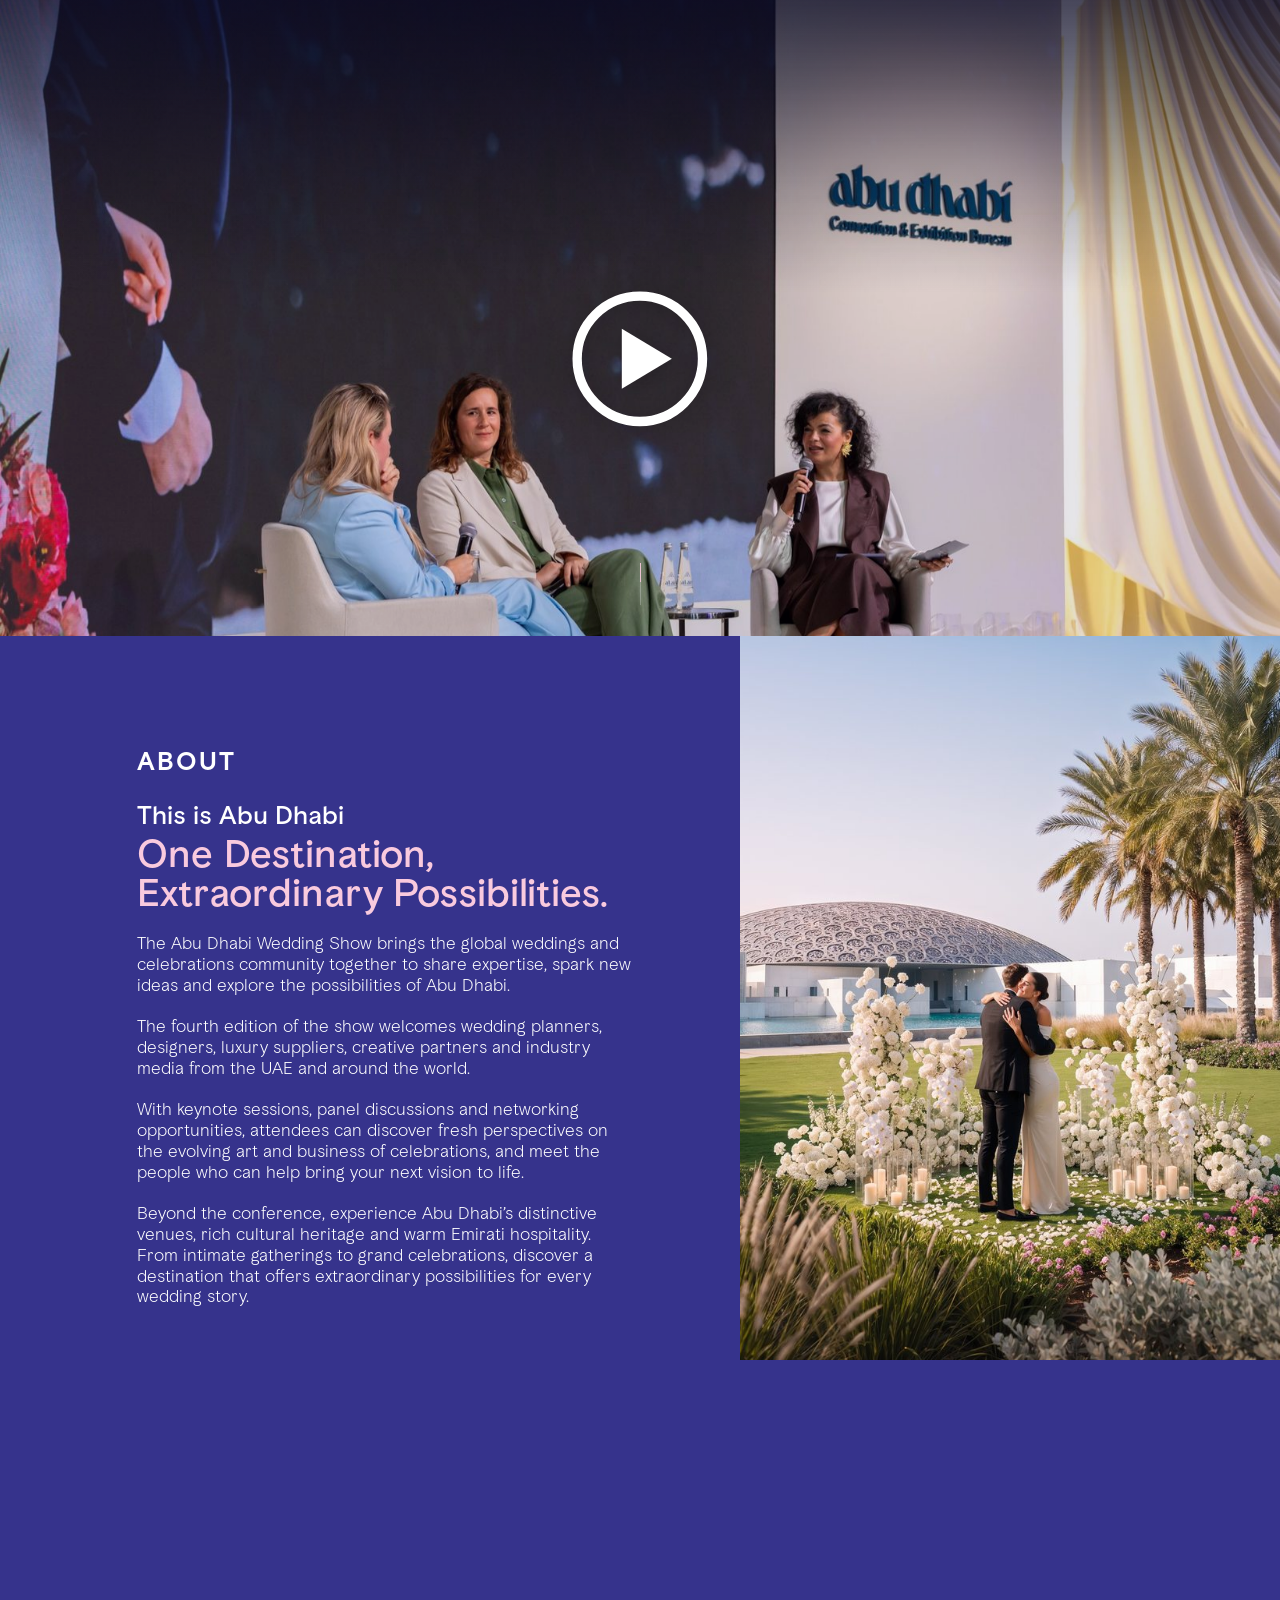
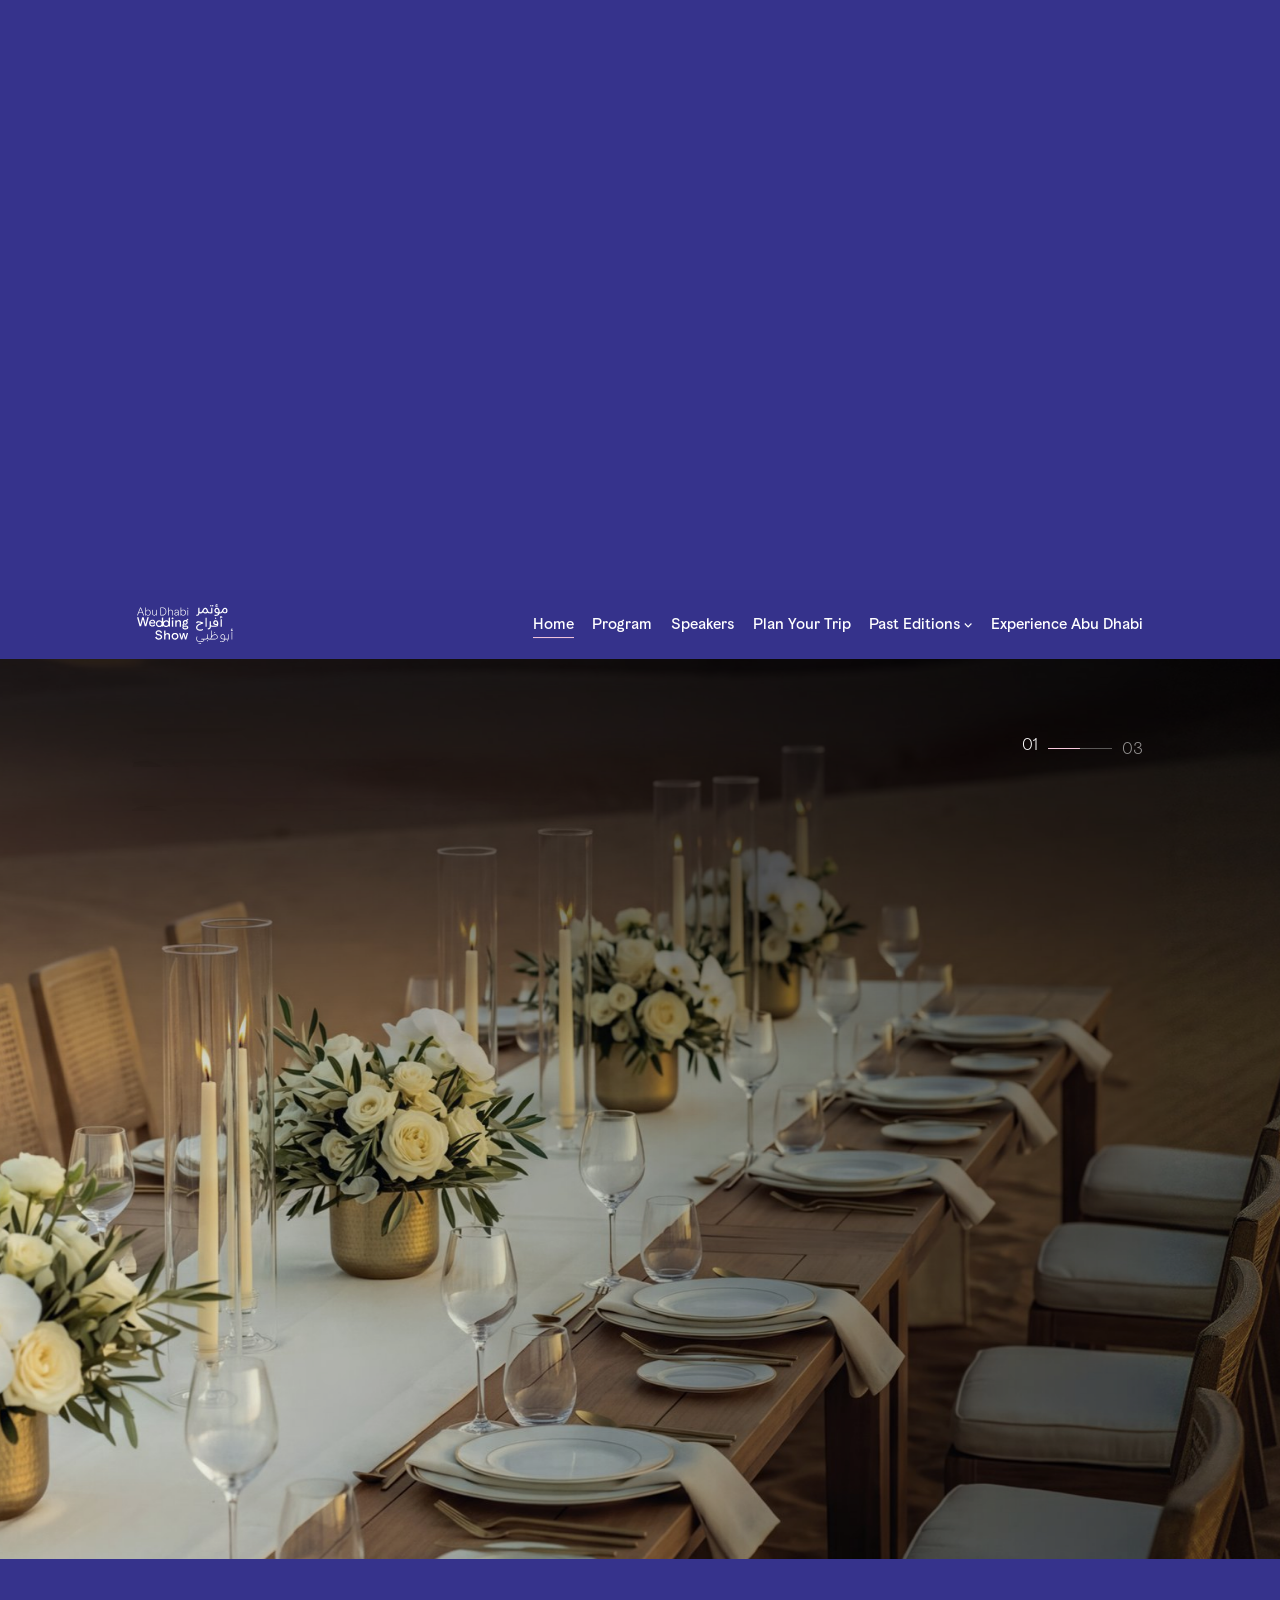
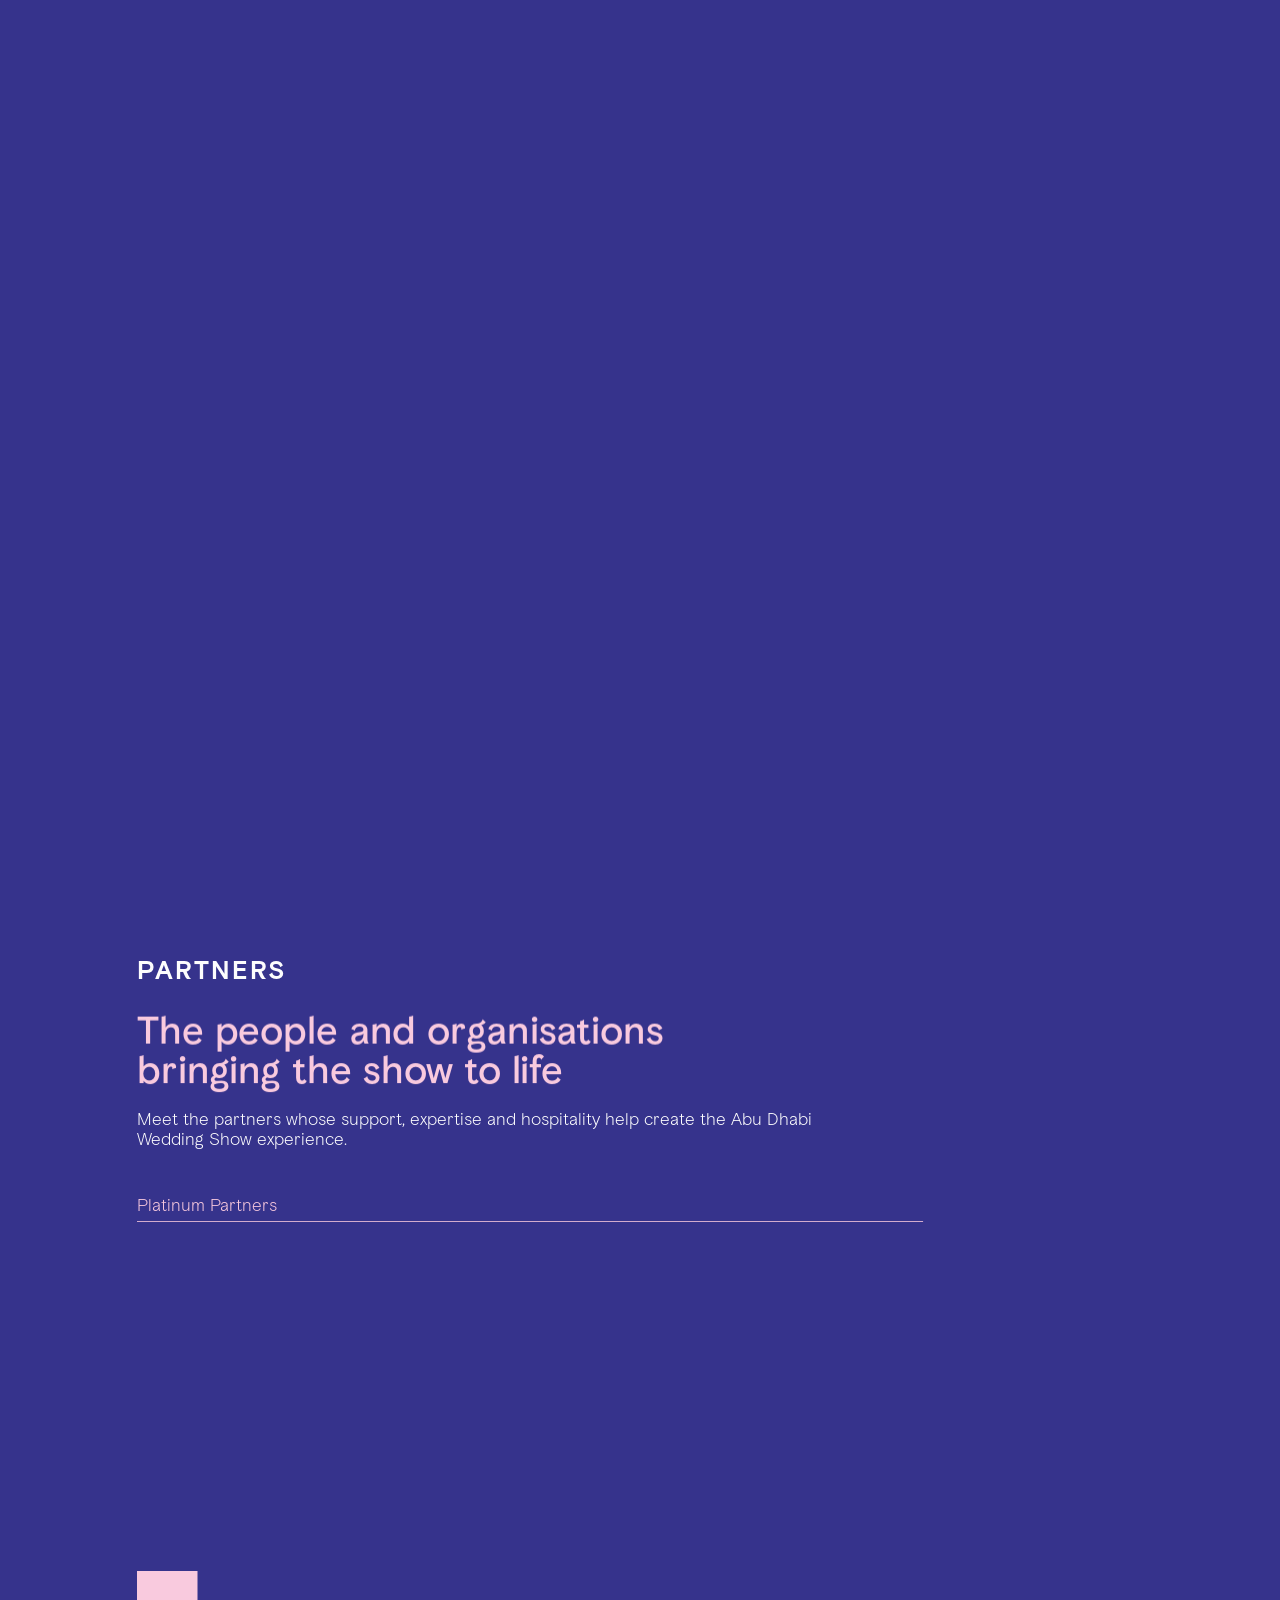
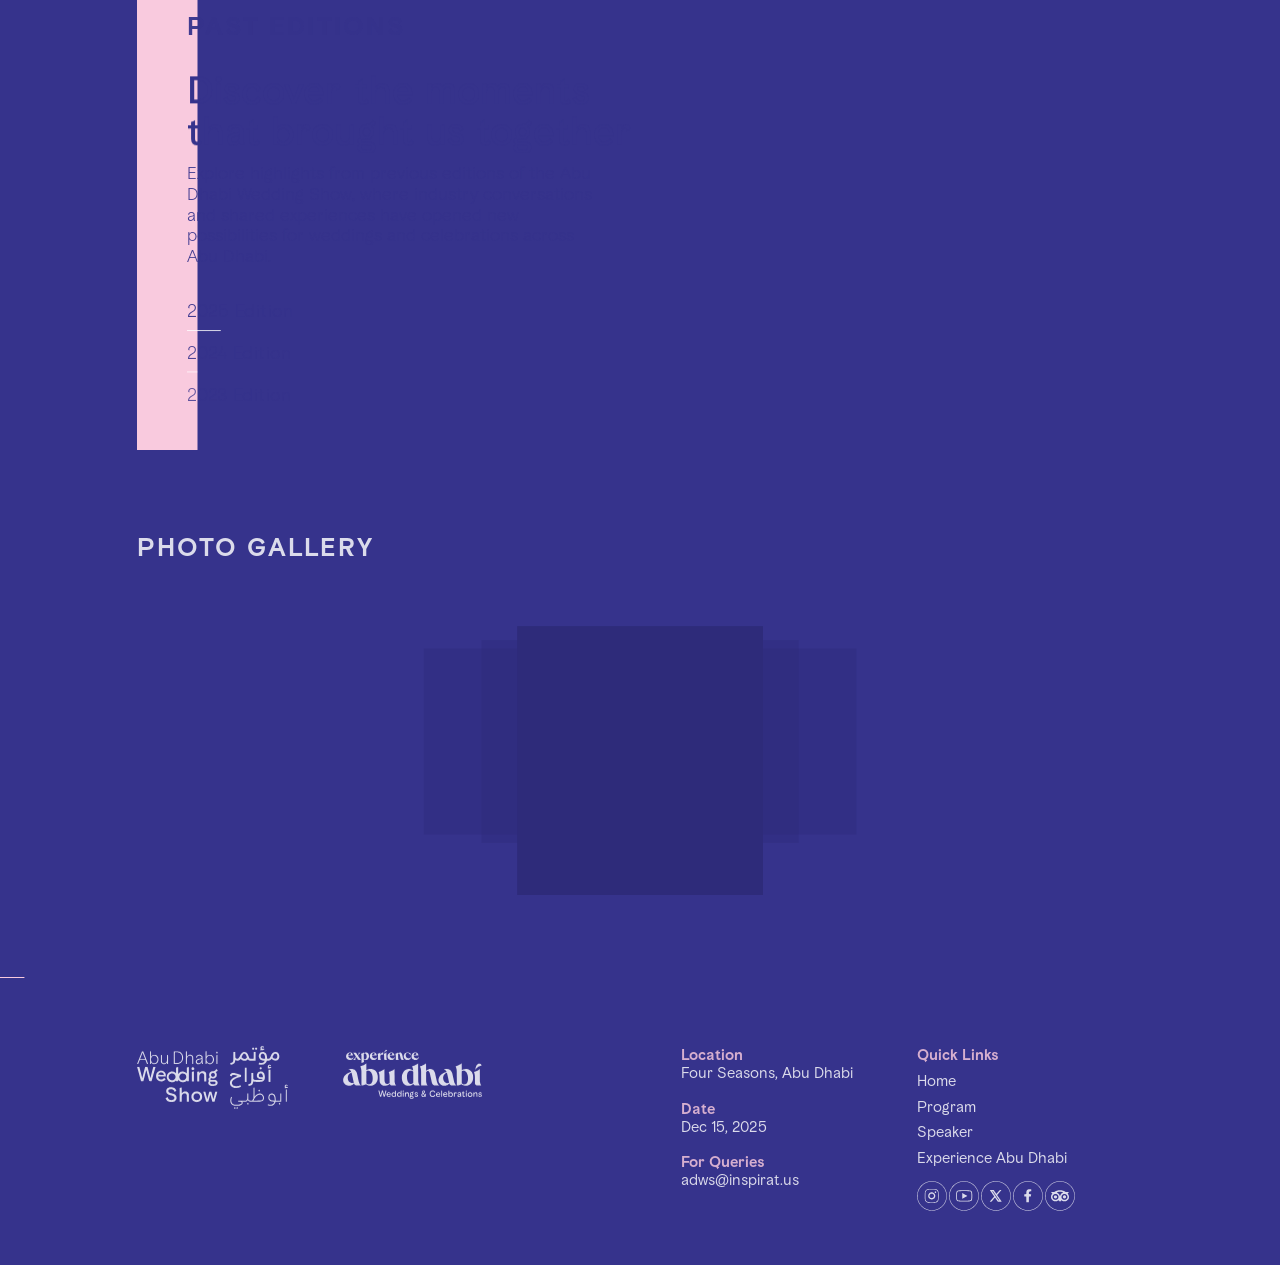
==== abu-dhabi-wedding-show/index.html @ 4666b499 "Add Abu Dhabi Wedding Show website for client review Co-Authored-By: Claude Opus 5.5 <noreply@anthro" ====
<!doctype html>
<html lang="en">
<head>
  <meta charset="utf-8">
  <meta name="viewport" content="width=device-width, initial-scale=1, viewport-fit=cover">
  <title>Abu Dhabi Wedding Show</title>
  <meta name="description" content="The Abu Dhabi Wedding Show brings the global weddings and celebrations community together in Abu Dhabi.">
  <meta name="theme-color" content="#36338c">
  <link rel="preload" href="assets/fonts/AbuDhabiBasis-Light.woff2" as="font" type="font/woff2" crossorigin>
  <link rel="preload" href="assets/fonts/AbuDhabiBasis-Medium.woff2" as="font" type="font/woff2" crossorigin>
  <link rel="stylesheet" href="assets/css/main.css">
  <script>document.documentElement.classList.add('js');setTimeout(function(){document.documentElement.classList.add('curtain-timeout')},3500);</script>
</head>
<body>
  <div class="curtain" aria-hidden="true"><div class="curtain__panel curtain__panel--pink"></div><div class="curtain__panel curtain__panel--purple"></div></div>
  <a class="skip-link" href="#main">Skip to content</a>
  <header class="site-header wrap">
    <a class="logo" href="index.html" aria-label="Abu Dhabi Wedding Show, home"><img src="assets/svg/logo-adws.svg" alt="Abu Dhabi Wedding Show" width="190" height="79"></a>
    <button class="menu-toggle" aria-expanded="false" aria-controls="site-nav" aria-label="Open menu">
      <svg class="menu-toggle__icon menu-toggle__icon--open" viewBox="0 0 48 48" aria-hidden="true"><circle cx="24" cy="24" r="22" fill="none" stroke="currentColor" stroke-width="2"/><path d="M10 19h28M10 29h28" fill="none" stroke="currentColor" stroke-width="2"/></svg>
      <svg class="menu-toggle__icon menu-toggle__icon--close" viewBox="0 0 48 48" aria-hidden="true"><circle cx="24" cy="24" r="22" fill="none" stroke="currentColor" stroke-width="2"/><path d="M14.1 14.1l19.8 19.8M33.9 14.1L14.1 33.9" fill="none" stroke="currentColor" stroke-width="2"/></svg>
    </button>
    <nav class="nav" id="site-nav" aria-label="Main">
      <ul>
        <li><a href="index.html" aria-current="page">Home</a></li>
        <li><a href="#">Program</a></li>
        <li><a href="#">Speakers</a></li>
        <li><a href="#">Plan Your Trip</a></li>
        <li class="has-sub">
          <button aria-expanded="false" aria-haspopup="true">Past Editions <svg class="chev" viewBox="0 0 10 6" aria-hidden="true"><path d="M1 1l4 4 4-4" fill="none" stroke="currentColor" stroke-width="1.4"/></svg></button>
          <div class="submenu"><a href="2025-edition.html">2025 Edition</a><a href="https://adweddingshow.ae/2024-edition">2024 Edition</a><a href="https://adweddingshow.ae/2023-edition">2023 Edition</a></div>
        </li>
        <li><a href="https://visitabudhabi.ae/en" target="_blank" rel="noopener">Experience Abu Dhabi</a></li>
      </ul>
    </nav>
  </header>
  <main id="main">
    <section class="hero hero--bright" aria-label="Highlights film" style="--hero-pos:50% 0%;--hero-pos-m:50% 50%">
      <img src="assets/img/hero-home.jpg" srcset="assets/img/hero-home-900.jpg 900w, assets/img/hero-home-1600.jpg 1600w, assets/img/hero-home.jpg 2560w" sizes="100vw" alt="Three speakers in conversation on stage at the Abu Dhabi Wedding Show" loading="eager" decoding="async" fetchpriority="high">
      <button class="play" data-video="" aria-label="Play the highlights film"><svg viewBox="0 0 206 206" aria-hidden="true"><circle cx="103" cy="103" r="94" fill="none" stroke="currentColor" stroke-width="14"/><path d="M76 58v90l75-45z" fill="currentColor"/></svg></button>
      <div class="scroll-hint" aria-hidden="true"><span></span></div>
    </section>
    <section class="about">
      <div class="about__text">
        <p class="eyebrow">About</p>
        <p class="kicker">This is Abu Dhabi</p>
        <h1 class="display">One Destination, <span class="br"></span>Extraordinary Possibilities.</h1>
        <div class="body">
          <p>The Abu Dhabi Wedding Show brings the global weddings and celebrations community together to share expertise, spark new ideas and explore the possibilities of Abu Dhabi.</p>
          <p>The fourth edition of the show welcomes wedding planners, designers, luxury suppliers, creative partners and industry media from the UAE and around the world.</p>
          <p>With keynote sessions, panel discussions and networking opportunities, attendees can discover fresh perspectives on the evolving art and business of celebrations, and meet the people who can help bring your next vision to life.</p>
          <p>Beyond the conference, experience Abu Dhabi’s distinctive venues, rich cultural heritage and warm Emirati hospitality. From intimate gatherings to grand celebrations, discover a destination that offers extraordinary possibilities for every wedding story.</p>
        </div>
      </div>
      <div class="about__media"><img src="assets/img/about-louvre.jpg" srcset="assets/img/about-louvre-700.jpg 700w, assets/img/about-louvre.jpg 1600w" sizes="(max-width: 1023px) 100vw, 43vw" alt="A couple embracing at a floral wedding setup in front of Louvre Abu Dhabi" loading="lazy" decoding="async"></div>
    </section>
    <section class="story" data-story aria-label="Connect, Discover, Experience" style="--story-n:3">
      <div class="story__stage">
      <article class="story__panel" style="--zoom:1.1487;--origin:92.08% 2.02%;--zoom-m:1.059;--pos-m:35.1% 63.7%;--body-top:38.8%;--shade:1;--shade-r:0.04">
        <div class="story__media"><div class="story__zoom"><img src="assets/img/story-connect.jpg" srcset="assets/img/story-connect-900.jpg 900w, assets/img/story-connect-1600.jpg 1600w, assets/img/story-connect.jpg 2576w" sizes="(max-width: 1023px) 320vw, 115vw" alt="Four speakers in conversation on stage at the Abu Dhabi Wedding Show" loading="lazy" decoding="async"></div></div>
        <div class="story__head">
          <p class="kicker">Connect</p>
          <h2 class="display">Meet the people <span class="br"></span>behind the possibilities</h2>
        </div>
        <div class="story__body body"><p>Connect with industry leaders, creative talent and potential partners from across the global wedding community. Exchange perspectives, explore opportunities for collaboration and build relationships that continue well beyond the show.</p></div>
      </article>
      <article class="story__panel" style="--zoom:1.3234;--origin:88.2% 88.8%;--zoom-m:1.0233;--pos-m:58.6% 70.9%;--body-top:55.2%;--shade:1;--shade-r:0.31">
        <div class="story__media"><div class="story__zoom"><img src="assets/img/story-discover.jpg" srcset="assets/img/story-discover-900.jpg 900w, assets/img/story-discover-1600.jpg 1600w, assets/img/story-discover.jpg 2560w" sizes="(max-width: 1023px) 320vw, 132vw" alt="A long candlelit table with white roses and orchids set among desert dunes at dusk" loading="lazy" decoding="async"></div></div>
        <div class="story__head">
          <p class="kicker">Discover</p>
          <h2 class="display">Fresh ideas for <span class="br"></span>your next celebration</h2>
        </div>
        <div class="story__body body"><p>Explore new approaches to wedding design, guest experiences and the business of celebrations. Hear from industry voices, discover the expertise of local and international partners, and see how Abu Dhabi can bring a different dimension to your next wedding or celebration.</p></div>
      </article>
      <article class="story__panel" style="--zoom:1.1257;--origin:16.04% 40.39%;--zoom-m:1;--pos-m:33.5% 50%;--body-top:38.8%;--shade:1;--shade-r:0.62">
        <div class="story__media"><div class="story__zoom"><img src="assets/img/story-experience.jpg" srcset="assets/img/story-experience-900.jpg 900w, assets/img/story-experience-1600.jpg 1600w, assets/img/story-experience.jpg 2576w" sizes="(max-width: 1023px) 320vw, 113vw" alt="A golden Arabic coffee pot with dates and a cup, a traditional Emirati welcome" loading="lazy" decoding="async"></div></div>
        <div class="story__head">
          <p class="kicker">Experience</p>
          <h2 class="display">Discover Abu Dhabi <span class="br"></span>through its hospitality</h2>
        </div>
        <div class="story__body body"><p>Experience the settings, flavours and welcome that make Abu Dhabi distinctive. From gala evenings to destination discovery experiences, explore the emirate’s cultural character, natural beauty and exceptional venues, and imagine how they could become part of your clients’ celebrations.</p></div>
      </article>
        <div class="story__veil" aria-hidden="true"></div>
        <div class="story__index" aria-hidden="true"><span class="story__num"><span class="story__num-inner">01</span></span><span class="story__track"><i></i></span><span class="story__total">03</span></div>
      </div>
    </section>
    <section class="partners wrap">
      <p class="eyebrow">Partners</p>
      <h2 class="display">The people and organisations <span class="br"></span>bringing the show to life</h2>
      <div class="body"><p>Meet the partners whose support, expertise and hospitality help create the Abu Dhabi Wedding Show experience.</p></div>
      <div class="tier">
        <h3 class="tier__label rule">Platinum Partners</h3>
        <div class="tier__logos" aria-label="Platinum partner logos"><!-- Partner logos go here: <img src="assets/partners/name.svg" alt="Partner name"> --></div>
      </div>
    </section>
    <section class="past wrap">
      <div class="past__card">
        <div class="past__text">
          <p class="eyebrow">Past Editions</p>
          <h2 class="display">Discover the moments <span class="br"></span>that brought us together</h2>
          <div class="body"><p>Explore highlights from previous editions of the Abu Dhabi Wedding Show, where industry conversations and shared experiences have opened new possibilities for weddings and celebrations across Abu Dhabi.</p></div>
          <ul class="editions">
            <li><a href="2025-edition.html"><span>2025 Edition</span><svg viewBox="0 0 20 34" aria-hidden="true"><path d="M2 2l15 15L2 32" fill="none" stroke="currentColor" stroke-width="3"/></svg></a></li>
            <li><a href="#"><span>2024 Edition</span><svg viewBox="0 0 20 34" aria-hidden="true"><path d="M2 2l15 15L2 32" fill="none" stroke="currentColor" stroke-width="3"/></svg></a></li>
            <li><a href="#"><span>2023 Edition</span><svg viewBox="0 0 20 34" aria-hidden="true"><path d="M2 2l15 15L2 32" fill="none" stroke="currentColor" stroke-width="3"/></svg></a></li>
          </ul>
        </div>
        <div class="past__media"><img src="assets/img/past-gala.jpg" srcset="assets/img/past-gala-700.jpg 700w, assets/img/past-gala.jpg 1300w" sizes="(max-width: 1023px) 100vw, 34vw" alt="Gala dinner tables beneath the Abu Dhabi Wedding Show screen" loading="lazy" decoding="async"></div>
      </div>
      <h2 class="eyebrow gallery-eyebrow">Photo Gallery</h2>
      <div class="carousel" data-carousel data-autoplay="4.6">
        <div class="carousel__track" data-cursor="Drag" tabindex="0" role="group" aria-roledescription="carousel" aria-label="Weddings across Abu Dhabi. Drag, swipe or use the arrow keys to see more">
          <figure class="carousel__slide"><div class="carousel__img"><img src="assets/img/gallery-beach.jpg" srcset="assets/img/gallery-beach-514.jpg 514w, assets/img/gallery-beach.jpg 942w" sizes="(max-width: 767px) 66vw, (max-width: 1023px) 36vw, 21vw" alt="A circular wedding dinner set on an Abu Dhabi beach at sunset" width="942" height="1100" loading="lazy" decoding="async" draggable="false"></div></figure>
          <figure class="carousel__slide"><div class="carousel__img"><img src="assets/img/gallery-louvre.jpg" srcset="assets/img/gallery-louvre-514.jpg 514w, assets/img/gallery-louvre.jpg 942w" sizes="(max-width: 767px) 66vw, (max-width: 1023px) 36vw, 21vw" alt="A couple embracing at a floral ceremony setup in front of Louvre Abu Dhabi" width="942" height="1100" loading="lazy" decoding="async" draggable="false"></div></figure>
          <figure class="carousel__slide"><div class="carousel__img"><img src="assets/img/gallery-desert.jpg" srcset="assets/img/gallery-desert-514.jpg 514w, assets/img/gallery-desert.jpg 942w" sizes="(max-width: 767px) 66vw, (max-width: 1023px) 36vw, 21vw" alt="A bride and groom walking across the dunes at Qasr Al Sarab" width="942" height="1100" loading="lazy" decoding="async" draggable="false"></div></figure>
          <figure class="carousel__slide"><div class="carousel__img"><img src="assets/img/gallery-dinner.jpg" srcset="assets/img/gallery-dinner-514.jpg 514w, assets/img/gallery-dinner.jpg 942w" sizes="(max-width: 767px) 66vw, (max-width: 1023px) 36vw, 21vw" alt="A long dinner table set among the dunes at golden hour" width="942" height="1100" loading="lazy" decoding="async" draggable="false"></div></figure>
          <figure class="carousel__slide"><div class="carousel__img"><img src="assets/img/gallery-lanterns.jpg" srcset="assets/img/gallery-lanterns-514.jpg 514w, assets/img/gallery-lanterns.jpg 942w" sizes="(max-width: 767px) 66vw, (max-width: 1023px) 36vw, 21vw" alt="A proposal surrounded by hundreds of glowing lanterns and candles" width="942" height="1100" loading="lazy" decoding="async" draggable="false"></div></figure>
        </div>
      </div>
    </section>
  </main>
  <footer class="site-footer">
    <div class="wrap footer__grid">
      <div class="footer__brand">
        <a class="footer__logo" href="index.html"><img src="assets/svg/logo-adws.svg" alt="Abu Dhabi Wedding Show" width="227" height="95" loading="lazy"></a>
        <a class="footer__logo footer__logo--exp" href="https://visitabudhabi.ae" rel="noopener"><img src="assets/svg/logo-experience-abu-dhabi.svg" alt="Experience Abu Dhabi, Weddings &amp; Celebrations" width="208" height="90" loading="lazy"></a>
      </div>
      <dl class="footer__info">
        <dt>Location</dt><dd>Four Seasons, Abu Dhabi</dd>
        <dt>Date</dt><dd>Dec 15, 2025</dd>
        <dt>For Queries</dt><dd><a href="mailto:adws@inspirat.us">adws@inspirat.us</a></dd>
      </dl>
      <div class="footer__links">
        <h2>Quick Links</h2>
        <ul>
          <li><a href="index.html">Home</a></li>
          <li><a href="#">Program</a></li>
          <li><a href="#">Speaker</a></li>
          <li><a href="#">Experience Abu Dhabi</a></li>
        </ul>
        <div class="social">
          <a href="#" aria-label="Instagram"><img src="assets/svg/icon-instagram.svg" alt="" width="31" height="31"></a>
          <a href="#" aria-label="YouTube"><img src="assets/svg/icon-youtube.svg" alt="" width="31" height="31"></a>
          <a href="#" aria-label="X"><img src="assets/svg/icon-x.svg" alt="" width="31" height="31"></a>
          <a href="#" aria-label="Facebook"><img src="assets/svg/icon-facebook.svg" alt="" width="31" height="31"></a>
          <a href="#" aria-label="Tripadvisor"><img src="assets/svg/icon-tripadvisor.svg" alt="" width="31" height="31"></a>
        </div>
      </div>
    </div>
  </footer>
  <dialog class="video-dialog" id="video-dialog"><button class="close" aria-label="Close video">&times;</button><video controls playsinline preload="none"></video></dialog>
  <div class="cursor" aria-hidden="true"><span>Drag</span></div>
  <script src="assets/js/vendor/gsap.min.js" defer></script>
  <script src="assets/js/vendor/ScrollTrigger.min.js" defer></script>
  <script src="assets/js/vendor/SplitText.min.js" defer></script>
  <script src="assets/js/vendor/lenis.min.js" defer></script>
  <script src="assets/js/main.js" defer></script>
</body>
</html>
---- abu-dhabi-wedding-show/assets/css/main.css ----
/* =========================================================================
   Abu Dhabi Wedding Show — responsive build
   Master artboard: 1920 px wide. All fluid values are derived from it:
   vw value = (px at 1920 / 1920) * 100, clamped to a readable minimum
   and to the 1920 maximum so nothing grows past the approved design.

   Motion: GSAP + ScrollTrigger + SplitText (text masks) and Lenis smooth
   scroll, all in assets/js. Without JS, or with "reduce motion" on, the
   site renders fully static: nothing here hides content by default.
   ========================================================================= */

@font-face { font-family: "Abu Dhabi Basis"; src: url("../fonts/AbuDhabiBasis-Light.woff2") format("woff2"); font-weight: 300; font-style: normal; font-display: swap; }
@font-face { font-family: "Abu Dhabi Basis"; src: url("../fonts/AbuDhabiBasis-Regular.woff2") format("woff2"); font-weight: 400; font-style: normal; font-display: swap; }
@font-face { font-family: "Abu Dhabi Basis"; src: url("../fonts/AbuDhabiBasis-Medium.woff2") format("woff2"); font-weight: 500; font-style: normal; font-display: swap; }
@font-face { font-family: "Abu Dhabi Basis"; src: url("../fonts/AbuDhabiBasis-Bold.woff2") format("woff2"); font-weight: 700; font-style: normal; font-display: swap; }

:root {
  /* Colour (sampled from the artboard) */
  --purple: #36338c;
  --pink: #f9cade;
  --white: #ffffff;
  --ink: #151537;
  --placeholder: #636566;

  /* Content column: 1510 px inside 205 px margins at 1920.
     Expressed in % so it is relative to the section, not the scrollbar. */
  --gutter: max(10.677%, calc((100% - 1510px) / 2));

  /* --u = one artboard pixel. The artboard is a 1920x1080 screen, so the unit follows
     whichever is tighter, width or height. A screen-sized section therefore always fits
     one screen, on wide monitors and on short laptop windows alike. */
  --u: min(100vw / 1920, 100svh / 1080);

  /* Type scale (px at 1920x1080, minimum on small screens) */
  --fs-nav: clamp(15px, calc(20 * var(--u)), 20px);
  --fs-eyebrow: clamp(17px, calc(38 * var(--u)), 38px);      /* ABOUT / PARTNERS, Bold caps */
  --fs-kicker: clamp(20px, calc(38.7 * var(--u)), 38.7px);   /* Connect / This is Abu Dhabi, Medium */
  --fs-display: clamp(30px, calc(58 * var(--u)), 58px);      /* Pink headlines, Medium */
  --fs-body: clamp(16px, calc(26 * var(--u)), 26px);         /* Body, Light */
  --fs-title: clamp(26px, calc(48 * var(--u)), 48px);        /* Abu Dhabi Wedding Show 2025 */
  --fs-edition: clamp(17px, calc(31 * var(--u)), 31px);      /* 2025 EDITION label on the 2025 page */
  --fs-edition-list: clamp(17px, calc(27 * var(--u)), 27px); /* 2025 Edition links in the Past Editions card */
  --fs-gallery: clamp(24px, calc(46.3 * var(--u)), 46.3px);  /* B2B Conference */
  --fs-button: clamp(16px, calc(24 * var(--u)), 24px);      /* label: a step above body copy */
  --fs-footer: clamp(15px, calc(22.1 * var(--u)), 22.1px);

  --lh-body: 1.2;

  /* Vertical rhythm */
  --pad-section: clamp(56px, calc(146 * var(--u)), 146px);  /* section top padding (954 → 1100) */
  --space-xl: clamp(56px, 8.5vw, 164px);
  --space-l: clamp(40px, 5.25vw, 101px);
  --space-m: clamp(24px, 3.1vw, 60px);

  --photo-h: clamp(560px, 56.25vw, 1080px);      /* full-bleed photo sections, 1080 at 1920 */

  /* Motion */
  --ease-out: cubic-bezier(.16, 1, .3, 1);       /* expo-ish out */
  --ease-inout: cubic-bezier(.65, 0, .35, 1);
}

@media (max-width: 1279px) { :root { --gutter: 7.5%; } }
@media (max-width: 1023px) { :root { --gutter: 48px; --lh-body: 1.4; } }
@media (max-width: 767px)  { :root { --gutter: 24px; --lh-body: 1.5; } }
@media (max-width: 399px)  { :root { --gutter: 20px; } }

/* ---------- Base ---------- */
*, *::before, *::after { box-sizing: border-box; }
html { -webkit-text-size-adjust: 100%; text-size-adjust: 100%; scroll-behavior: smooth; }
@media (prefers-reduced-motion: reduce) { html { scroll-behavior: auto; } *, *::before, *::after { transition: none !important; animation: none !important; } }
/* Lenis smooth scroll */
html.lenis, html.lenis body { height: auto; }
.lenis.lenis-smooth { scroll-behavior: auto !important; }
.lenis.lenis-smooth [data-lenis-prevent] { overscroll-behavior: contain; }
.lenis.lenis-stopped { overflow: hidden; }
body {
  margin: 0;
  font-family: "Abu Dhabi Basis", "Helvetica Neue", Arial, sans-serif;
  font-weight: 300;
  color: var(--white);
  background: var(--purple);
  -webkit-font-smoothing: antialiased;
  -moz-osx-font-smoothing: grayscale;
  overflow-x: hidden;
}
img { display: block; max-width: 100%; height: auto; }
a { color: inherit; text-decoration: none; }
button { font: inherit; color: inherit; background: none; border: 0; padding: 0; cursor: pointer; }
p { margin: 0; }
h1, h2, h3 { margin: 0; font-weight: 500; }
:focus-visible { outline: 2px solid var(--pink); outline-offset: 4px; }
.sr-only { position: absolute; width: 1px; height: 1px; overflow: hidden; clip: rect(0 0 0 0); white-space: nowrap; }
.skip-link { position: absolute; left: 16px; top: -60px; z-index: 100; padding: 10px 16px; background: var(--pink); color: var(--purple); font-weight: 500; }
.skip-link:focus { top: 16px; }

.wrap { padding-inline: var(--gutter); }

/* ---------- Type roles ---------- */
.eyebrow { font-size: var(--fs-eyebrow); font-weight: 700; letter-spacing: 0.08em; text-transform: uppercase; line-height: 1; }
.kicker { font-size: var(--fs-kicker); font-weight: 500; line-height: 1.15; }
.display { font-size: var(--fs-display); font-weight: 500; line-height: 1.01; color: var(--pink); letter-spacing: -0.003em; }
.body { font-size: var(--fs-body); line-height: var(--lh-body); font-weight: 300; }
.body p + p { margin-top: calc(var(--lh-body) * 1em); }
/* the designer's line break inside a headline (a span so it can be switched off on phones) */
.br { display: block; }
.kicker + .display { margin-top: 0.085em; }
.eyebrow + .kicker, .eyebrow + .display { margin-top: clamp(20px, calc(40 * var(--u)), 40px); }
.display + .body { margin-top: clamp(16px, calc(31 * var(--u)), 31px); }
.balance { text-wrap: balance; }

/* SplitText line masks. The mask must not change the layout, so the breathing room for descenders is
   given by the clip itself (a negative inset) and not by padding: the leading stays exactly as designed.
   The inner line travels 140% to be fully hidden. */
.line-mask { overflow: visible !important; clip-path: inset(-.16em -.12em); }
.line { will-change: transform; }

/* ---------- Page curtain (enter / leave transition) ---------- */
.curtain { position: fixed; inset: 0; z-index: 1000; pointer-events: none; display: none; }
html.js .curtain { display: block; }
html.js.curtain-timeout .curtain, html.js.reduced .curtain { display: none; }
.curtain__panel { position: absolute; inset: -1px 0; }
.curtain__panel--pink { background: var(--pink); }
.curtain__panel--purple { background: var(--purple); }

/* ---------- Custom cursor (mouse only, over the gallery) ----------
   The native cursor is hidden only while the custom one is actually on screen (html.cursor-on),
   so there is never a moment without a pointer. */
.cursor { position: fixed; left: 0; top: 0; z-index: 900; width: 92px; height: 92px; margin: -46px 0 0 -46px; border-radius: 50%; background: var(--pink); color: var(--purple); display: none; align-items: center; justify-content: center; gap: 7px; font-size: 14px; font-weight: 500; letter-spacing: .06em; text-transform: uppercase; pointer-events: none; opacity: 0; visibility: hidden; transform: scale(.4); }
.cursor::before, .cursor::after { content: ""; width: 6px; height: 6px; border: solid currentColor; border-width: 0 0 1.5px 1.5px; transform: rotate(45deg); }
.cursor::after { transform: rotate(-135deg); }
html.fine .cursor { display: flex; }
html.cursor-on [data-cursor], html.cursor-on [data-cursor] * { cursor: none; }

/* ---------- Header ---------- */
.site-header {
  position: fixed; inset: 0 0 auto 0; z-index: 20;
  display: flex; align-items: center; justify-content: space-between; gap: 24px;
  padding-top: clamp(20px, calc(91 * var(--u)), 91px); padding-bottom: 0;
  transition: transform .6s var(--ease-inout), padding .6s var(--ease-inout);
}
/* backdrop lives on a pseudo-element so the header itself never becomes a
   containing block for the fixed mobile menu */
.site-header::before { content: ""; position: absolute; inset: 0; z-index: -1; background: rgba(54,51,140,.82); -webkit-backdrop-filter: blur(16px); backdrop-filter: blur(16px); opacity: 0; transition: opacity .45s ease; }
.site-header.is-scrolled { padding-top: clamp(12px, 1.1vw, 20px); padding-bottom: clamp(12px, 1.1vw, 20px); }
.site-header.is-scrolled::before { opacity: 1; }
.site-header.is-hidden { transform: translateY(-101%); }
.menu-open .site-header { transform: none; }
.menu-open .site-header::before { opacity: 0; }
.logo { display: block; width: clamp(112px, calc(190 * var(--u)), 190px); color: var(--white); transition: width .6s var(--ease-inout); }
.site-header.is-scrolled .logo { width: clamp(96px, 6.6vw, 126px); }
.logo svg, .logo img { width: 100%; height: auto; display: block; }
.nav ul { list-style: none; margin: 0; padding: 0; display: flex; align-items: center; gap: clamp(14px, 1.46vw, 28px); }
.nav a, .nav button { font-size: var(--fs-nav); font-weight: 500; line-height: 1; white-space: nowrap; padding: 8px 0; display: inline-flex; align-items: center; gap: 4px; position: relative; }
.nav a::after { content: ""; position: absolute; left: 0; right: 0; bottom: 2px; height: 1px; background: var(--pink); transform: scaleX(0); transform-origin: right; transition: transform .45s var(--ease-inout); }
.nav a:hover::after, .nav a[aria-current="page"]::after { transform: scaleX(1); transform-origin: left; }
.nav .chev { width: 0.55em; height: 0.55em; margin-top: 0.1em; transition: transform .2s ease; }
.has-sub { position: relative; }
.has-sub.open .chev { transform: rotate(180deg); }
.submenu a { display: block; }
.submenu a::after { display: none; }
/* Past Editions dropdown (desktop). Pink panel the width of the menu item; the item under the pointer, being
   pressed, focused or of the current page turns blue with white Medium type. Sizes are the artboard's at 1920. */
@media (min-width: 1024px) {
  .submenu { position: absolute; top: calc(100% + 3px); left: 0; width: calc(100% + 2px); min-width: max-content; background: var(--pink);
    opacity: 0; visibility: hidden; transform: translateY(6px); transition: opacity .25s ease, transform .35s var(--ease-out), visibility .25s; }
  .submenu::before { content: ""; position: absolute; left: 0; right: 0; bottom: 100%; height: 12px; }   /* keeps it open while the pointer crosses the gap */
  .has-sub:hover .submenu, .has-sub:focus-within .submenu, .has-sub.open .submenu { opacity: 1; visibility: visible; transform: none; }
  .submenu a { position: relative; padding: .536em .714em; font-size: var(--fs-nav); font-weight: 300; letter-spacing: .01em; line-height: 1;
    color: var(--purple); transition: background-color .2s ease, color .2s ease; }
  .submenu a:first-child { padding-top: calc(.536em + 2px); }
  .submenu a:last-child { padding-bottom: calc(.536em + 2px); }
  .submenu a + a::before { content: ""; position: absolute; left: .714em; right: .714em; top: 0; height: 1px; background: rgba(255,255,255,.55); transition: opacity .2s ease; }
  .submenu a:hover, .submenu a:focus-visible, .submenu a:active, .submenu a[aria-current="page"] { background: var(--purple); color: var(--white); font-weight: 500; letter-spacing: 0; }
  /* one blue item at a time: the current page gives way while another item is under the pointer */
  .submenu:hover a[aria-current="page"]:not(:hover) { background: none; color: var(--purple); font-weight: 300; letter-spacing: .01em; }
  /* no rule against a blue item */
  .submenu a:hover::before, .submenu a:hover + a::before, .submenu a:focus-visible::before, .submenu a:focus-visible + a::before,
  .submenu:not(:hover) a[aria-current="page"]::before, .submenu:not(:hover) a[aria-current="page"] + a::before { opacity: 0; }
}

.menu-toggle { display: none; position: relative; z-index: 40; width: 44px; height: 44px; color: var(--white); }
/* icon drawn 15% smaller (37.4 px) inside the 44 px button, so the tap target stays full size */
.menu-toggle__icon { position: absolute; inset: 7.5%; width: 85%; height: 85%; transition: opacity .35s ease, transform .5s var(--ease-out); }
.menu-toggle__icon--close { opacity: 0; transform: rotate(-90deg) scale(.6); }
.menu-open .menu-toggle__icon--open { opacity: 0; transform: rotate(90deg) scale(.6); }
.menu-open .menu-toggle__icon--close { opacity: 1; transform: none; }
.menu-toggle:active { transform: scale(.94); }

@media (max-width: 1023px) {
  .menu-toggle { display: block; margin-right: -3.3px; }   /* keeps the smaller icon's right edge on the page margin */
  .nav {
    position: fixed; inset: 0; z-index: 30; background: var(--purple);
    padding: 120px var(--gutter) 48px; overflow-y: auto;
    opacity: 0; visibility: hidden; transition: opacity .35s ease, visibility .35s;
  }
  .menu-open .nav { opacity: 1; visibility: visible; }
  .menu-open { overflow: hidden; }
  .nav ul { flex-direction: column; align-items: flex-start; gap: 0; }
  .nav li { width: 100%; border-bottom: 1px solid rgba(249,202,222,.3); transform: translateY(14px); opacity: 0; transition: transform .6s var(--ease-out), opacity .5s ease; }
  .menu-open .nav li { transform: none; opacity: 1; }
  .menu-open .nav li:nth-child(1) { transition-delay: .08s; }
  .menu-open .nav li:nth-child(2) { transition-delay: .13s; }
  .menu-open .nav li:nth-child(3) { transition-delay: .18s; }
  .menu-open .nav li:nth-child(4) { transition-delay: .23s; }
  .menu-open .nav li:nth-child(5) { transition-delay: .28s; }
  .menu-open .nav li:nth-child(6) { transition-delay: .33s; }
  .nav a, .nav button { font-size: clamp(22px, 4.2vw, 30px); padding: 18px 0; width: 100%; justify-content: space-between; }
  .nav a::after, .nav .has-sub > button::after { display: none; }
  .submenu { position: static; margin: 0 0 18px; padding: 6px; opacity: 1; visibility: visible; transform: none; display: none; background: var(--pink); }   /* 6px pink frame so a blue item reads against the blue overlay */
  .has-sub.open .submenu { display: block; }
  .has-sub:hover .submenu { display: none; }
  .has-sub.open:hover .submenu { display: block; }
  .submenu a { position: relative; font-size: clamp(18px, 3.2vw, 22px); font-weight: 300; padding: 14px 12px; color: var(--purple); }
  .submenu a + a::before { content: ""; position: absolute; left: 12px; right: 12px; top: 0; height: 1px; background: rgba(255,255,255,.55); }
  .submenu a:active, .submenu a:focus-visible, .submenu a[aria-current="page"] { background: var(--purple); color: var(--white); font-weight: 500; }
  .submenu a:active::before, .submenu a:active + a::before, .submenu a[aria-current="page"]::before, .submenu a[aria-current="page"] + a::before { opacity: 0; }
  .site-header .logo { position: relative; z-index: 40; }
}

/* ---------- Hero ---------- */
.hero { position: relative; height: clamp(420px, 49.69vw, 954px); overflow: hidden; background: #0d0c26; isolation: isolate; }
/* 120% tall so the parallax can travel without showing edges */
.hero > img { position: absolute; left: 0; top: -10%; width: 100%; height: 120%; object-fit: cover; object-position: var(--hero-pos, 50% 67%); z-index: -2; }
.hero::before { content: ""; position: absolute; inset: 0; z-index: -1; background: linear-gradient(180deg, rgba(10,9,35,.55) 0%, rgba(10,9,35,0) 32%), rgba(10,9,35,.08); }
/* a bright photo (white stage wall behind the menu): a deeper, longer shade at the top so the logo and menu read */
.hero--bright::before { background: linear-gradient(180deg, rgba(10,9,35,.72) 0%, rgba(10,9,35,.5) 14%, rgba(10,9,35,.22) 30%, rgba(10,9,35,0) 46%), rgba(10,9,35,.1); }
.play {
  position: absolute; left: 50%; top: 56.4%; translate: -50% -50%;
  width: clamp(72px, 10.73vw, 206px); aspect-ratio: 1; color: var(--white);
}
.play svg { width: 100%; height: 100%; display: block; filter: drop-shadow(0 2px 12px rgba(0,0,0,.25)); }
html:not(.js) .play:hover, html.reduced .play:hover { scale: 1.05; }
.scroll-hint { position: absolute; left: 50%; bottom: clamp(18px, 2.4vw, 46px); width: 1px; height: clamp(40px, 3.3vw, 64px); margin-left: -.5px; background: rgba(255,255,255,.28); overflow: hidden; z-index: 1; }
.scroll-hint span { position: absolute; left: 0; top: 0; width: 100%; height: 45%; background: var(--pink); animation: hint 2s var(--ease-inout) infinite; }
@keyframes hint { 0% { transform: translateY(-100%); } 65%, 100% { transform: translateY(230%); } }
@media (max-width: 1023px) { .hero { height: clamp(480px, 72svh, 760px); } }
@media (max-width: 767px)  { .display .br, .kicker .br { display: inline; }   /* phones: no forced break. inline, not none: the line animation misreads a hidden element */ .display { text-wrap: balance; } .tier__logos { min-height: 120px; } .hero { height: clamp(520px, 82svh, 760px); } .hero > img { object-position: var(--hero-pos-m, 42% 40%); } }

/* Video dialog */
.video-dialog { border: 0; padding: 0; background: #000; width: min(92vw, 1600px); aspect-ratio: 16/9; }
.video-dialog::backdrop { background: rgba(8,7,30,.85); }
.video-dialog video { width: 100%; height: 100%; display: block; }
.video-dialog .close { position: absolute; top: 10px; right: 10px; width: 44px; height: 44px; font-size: 28px; line-height: 44px; color: #fff; z-index: 2; }

/* ---------- About (split) ---------- */
.about { display: grid; grid-template-columns: 57.8125% 1fr; min-height: min(var(--photo-h), 100svh); }
.about__text { background: var(--purple); display: flex; flex-direction: column; justify-content: center;
  padding: max(var(--pad-section), calc(110 * var(--u) + 40px)) clamp(40px, 8.1vw, 155px) calc(80 * var(--u)) var(--gutter);
  padding-left: max(10.677vw, calc((100vw - 1510px) / 2)); }
.about__text .body { max-width: calc(750 * var(--u) + 40px); }
.about__media { position: relative; overflow: hidden; }
/* The photo file is already cut to the artboard mask (810 x 1080 frame at 1920), so it fills the frame edge to edge with no parallax spare */
.about__media img { position: absolute; inset: 0; width: 100%; height: 100%; object-fit: cover; object-position: 50% 50%; }
@media (max-width: 1279px) { .about__text { padding-left: 7.5vw; } }
@media (max-width: 1023px) {
  .about { grid-template-columns: 1fr; min-height: 0; }
  .about__text { display: block; padding: var(--pad-section) var(--gutter); }
  .about__text .body { max-width: 640px; }
  .about__media { aspect-ratio: 4 / 3; }
  .about__media img { object-position: 50% 69%; }   /* wider frame: keep the dome and the couple, lose sky first */
}
@media (max-width: 767px) {
  /* phones: eyebrow, kicker, headline, then the photo, then the copy. The text wrapper is dissolved
     (display: contents) so the photo can sit between its children. */
  .about { display: flex; flex-direction: column; padding-top: var(--pad-section); padding-bottom: var(--pad-section); }
  .about__text { display: contents; }
  .about__text > * { margin-inline: var(--gutter); }
  .about__text > .eyebrow { order: 1; }
  .about__text > .kicker { order: 2; }
  .about__text > .display { order: 3; }
  .about__media { order: 4; aspect-ratio: 4 / 5; margin-top: 30px; }
  .about__text > .body { order: 5; margin-top: 30px; max-width: none; }
}

/* =========================================================================
   Story: Connect / Discover / Experience
   One full-screen stage that pins while you scroll. The images dissolve
   into each other (scroll-driven), the text swaps with masked line moves.
   Without JS (or with reduced motion) the three panels simply stack.
   ========================================================================= */
.story { position: relative; background: var(--purple); color: var(--white); }
.story__stage { position: relative; isolation: isolate; }
.story__panel { position: relative; height: var(--photo-h); overflow: hidden; }
.story__media { position: absolute; inset: 0; z-index: 1; overflow: hidden; }
.story__zoom { position: absolute; inset: 0; }
.story__media img { position: absolute; inset: 0; width: 100%; height: 100%; object-fit: cover; object-position: var(--pos-m, 50% 50%); }
/* legibility veil: on the stage when pinned, per panel when stacked. Kept light: the photos are already graded dark. */
.story__stage::before, .story__panel::before { content: ""; position: absolute; inset: 0; z-index: 2; pointer-events: none;
  background:
    /* eased stops (many small steps) so the shadow has no visible edge */
    radial-gradient(ellipse 85% 75% at 12% 8%, rgba(0,0,0,.22) 0%, rgba(0,0,0,.19) 14%, rgba(0,0,0,.14) 30%, rgba(0,0,0,.09) 46%, rgba(0,0,0,.045) 62%, rgba(0,0,0,.018) 78%, rgba(0,0,0,0) 100%),
    linear-gradient(180deg, rgba(0,0,0,.08) 0%, rgba(0,0,0,0) 35%); }
/* paragraph shadow: a very large, very soft cloud that travels (and fades) with the text */
.story__body::before { content: ""; position: absolute; inset: -110% -70% -110% -60%; z-index: -1; pointer-events: none;
  background: radial-gradient(closest-side, rgba(0,0,0,.24) 0%, rgba(0,0,0,.21) 16%, rgba(0,0,0,.165) 32%, rgba(0,0,0,.11) 48%, rgba(0,0,0,.055) 64%, rgba(0,0,0,.02) 80%, rgba(0,0,0,0) 100%); }
.story__head .kicker, .story__head .display, .story__body { text-shadow: 0 1px 24px rgba(0,0,0,.3); }
.story__stage::before { display: none; }
.story__veil { position: absolute; inset: 0; z-index: 2; background: var(--purple); opacity: 0; pointer-events: none; display: none; }
html.js:not(.reduced) .story__veil { display: block; }
.story__head { position: absolute; z-index: 3; top: calc(var(--pad-section) - 36 * var(--u)); left: var(--gutter); right: var(--gutter); }
.story__body {
  position: absolute; z-index: 3; top: var(--body-top, 38.8%);
  left: calc(var(--gutter) + (100% - 2 * var(--gutter)) * 0.6874);
  width: calc((100% - 2 * var(--gutter)) * 0.3365);
}
/* The artboard's own shading for photos supplied clean. Two layers on the photo itself, so they dissolve with it
   and are not enlarged with it: ::after from the top, ::before from the right (where the paragraph sits).
   --shade and --shade-r on each panel set their strength. */
.story__media::before, .story__media::after { content: ""; position: absolute; inset: 0; z-index: 1; pointer-events: none; }
.story__media::after { opacity: var(--shade, 0); }
.story__media::before { opacity: var(--shade-r, 0); }
/* Desktop: the artboard's own crop of each image (scale about the anchor point) */
@media (min-width: 1024px) {
  .story__zoom { transform: scale(var(--zoom, 1)); transform-origin: var(--origin, 50% 50%); }
  .story__media img { object-position: var(--origin, 50% 50%); }
  /* strengths are the artboard's, measured, less what the shared veil above already adds */
  .story__media::after { background:
      linear-gradient(180deg, rgba(0,0,0,.52) 0%, rgba(0,0,0,.404) 10%, rgba(0,0,0,.289) 20%, rgba(0,0,0,.173) 30%, rgba(0,0,0,.058) 40%, rgba(0,0,0,0) 45%),
      linear-gradient(rgba(0,0,0,.04), rgba(0,0,0,.04)); }
  .story__media::before { background: linear-gradient(270deg, #000 0%, rgba(0,0,0,.86) 10%, rgba(0,0,0,.70) 20%, rgba(0,0,0,.53) 30%, rgba(0,0,0,.34) 40%, rgba(0,0,0,.14) 50%, rgba(0,0,0,0) 56%); }
}
@media (max-width: 1279px) {
  .story__body { left: calc(var(--gutter) + (100% - 2 * var(--gutter)) * 0.62); width: calc((100% - 2 * var(--gutter)) * 0.38); }
}
@media (max-width: 1023px) {
  .story__panel { height: auto; min-height: clamp(600px, 118vw, 920px); }
  .story__head { top: var(--pad-section); }
  .story__head .kicker { padding-right: 130px; }
  .story__body { top: auto; bottom: var(--pad-section); left: var(--gutter); right: var(--gutter); width: auto; max-width: 560px; }
  .story__stage::before, .story__panel::before { background: linear-gradient(180deg, rgba(0,0,0,.55) 0%, rgba(0,0,0,.15) 34%, rgba(0,0,0,0) 50%, rgba(0,0,0,.7) 100%); }
  .story__body::before { inset: -70% -30%; }
  /* the three story headlines keep the artboard's own line break on phones too (they fit at 360), so the
     animated and the static version break in the same place */
  .story__head .display .br { display: block; }
  /* phones and tablets: the artboard's 9:16 crop, and more shade under the paragraph, which sits at the bottom here */
  .story__zoom { transform: scale(var(--zoom-m, 1)); transform-origin: var(--pos-m, 50% 50%); }
  .story__media::after { background: linear-gradient(180deg, rgba(0,0,0,.18) 0%, rgba(0,0,0,0) 40%, rgba(0,0,0,.2) 62%, rgba(0,0,0,.55) 100%); }
  .story__media::before { display: none; }
}
/* pagination: 01 ——— 03 */
.story__index { position: absolute; z-index: 3; top: calc(var(--pad-section) - 36 * var(--u) + .3em); right: var(--gutter); display: none; align-items: center; gap: clamp(10px, .8vw, 16px); font-size: var(--fs-body); font-weight: 300; line-height: 1.2; color: var(--white); }
.story__num { display: inline-block; height: 1.2em; overflow: hidden; }
.story__num-inner { display: block; }
.story__track { position: relative; width: clamp(48px, 5vw, 96px); height: 1px; background: rgba(255,255,255,.32); }
.story__track i { position: absolute; inset: 0; background: var(--pink); transform: scaleX(0); transform-origin: left; }
.story__total { opacity: .55; }
@media (max-width: 1023px) { .story__index { top: var(--pad-section); } }

/* pinned mode (JS on, motion allowed) */
html.js:not(.reduced) .story { height: calc(var(--story-n, 3) * 100svh); }
html.js:not(.reduced) .story__stage { position: sticky; top: 0; height: 100svh; overflow: hidden; }
html.js:not(.reduced) .story__stage::before { display: block; }
html.js:not(.reduced) .story__panel { position: absolute; inset: 0; height: 100%; min-height: 0; overflow: visible; }
html.js:not(.reduced) .story__panel::before { display: none; }
html.js:not(.reduced) .story__index { display: flex; }
html.js:not(.reduced) .story__media img { will-change: transform; }

/* ---------- Partners ---------- */
.partners { padding-top: var(--pad-section); }
.partners .body { max-width: 720px; }
.tier { margin-top: clamp(40px, 3.7vw, 71px); }
.tier + .tier { margin-top: clamp(44px, 5.2vw, 100px); }
/* thin pink rules are pseudo-elements so they can be drawn in on scroll */
.rule { position: relative; }
.rule::after { content: ""; position: absolute; left: 0; right: 0; bottom: 0; height: 1px; background: var(--pink); transform: scaleX(var(--line, 1)); transform-origin: left; }
.tier__label { font-size: var(--fs-body); color: var(--pink); font-weight: 300; line-height: 1; padding-bottom: clamp(7px, .57vw, 11px); }
.tier__logos { min-height: clamp(150px, 22.86vw, 439px); display: grid; grid-template-columns: repeat(auto-fit, minmax(140px, 1fr)); align-items: center; gap: 24px; padding-block: 24px; }
/* filled tiers (2025 page): logos sit on one baseline grid, optically sized by area (--w is px at 1920) */
.tier__logos--set { min-height: 0; display: flex; flex-wrap: wrap; align-items: center; justify-content: flex-start;
  gap: clamp(28px, 3.4vw, 64px) clamp(36px, 4.7vw, 90px); padding: clamp(32px, 3.3vw, 64px) 0 0; list-style: none; margin: 0; }
.tier__logos--set li { display: flex; align-items: center; }
.tier__logos--set img { width: calc(var(--w) * max(var(--u), .6px)); height: auto; max-height: clamp(48px, 6.4vw, 124px); object-fit: contain; }
.partners--2025 { padding-top: var(--pad-section); }
@media (max-width: 767px) { .tier__logos--set { gap: 28px 36px; } }

/* ---------- Past editions (home) ----------
   Pink card with the edition list, photo on the right. Artboard: 1510 x 866, pink 859.5 wide, photo 650.5 wide. */
.past { padding-top: clamp(48px, 4.4vw, 85px); padding-bottom: clamp(0px, 1.67vw, 32px); }
.past__card { position: relative; isolation: isolate; display: grid; grid-template-columns: 56.92% 1fr; color: var(--purple); }
.past__text { position: relative; display: flex; flex-direction: column; justify-content: center;
  padding: 40px clamp(24px, calc(48 * var(--u)), 48px) calc(40px + 12.7 * var(--u)) clamp(28px, calc(76 * var(--u)), 76px); }
/* the pink panel is a layer of its own so it can wipe in */
.past__text::before { content: ""; position: absolute; inset: 0; z-index: -1; background: var(--pink); transform: scaleX(var(--wipe, 1)); transform-origin: left; }
.past__text .display { color: inherit; letter-spacing: .0015em; margin-top: clamp(20px, calc(44 * var(--u)), 44px); }
.past__text .body { max-width: clamp(280px, calc(634 * var(--u)), 634px); margin-top: clamp(14px, calc(24.3 * var(--u)), 24.3px); }
/* the card is 1510 x 718 at 1920 (the photo sets the height) */
.past__media { position: relative; aspect-ratio: 650.5 / 718; overflow: hidden; }
/* 116% tall: room for the scroll drift. The file carries 8% spare top and bottom, so mid-drift is the exact artboard crop. */
.past__media img { position: absolute; left: 0; top: -8%; width: 100%; height: 116%; object-fit: cover; }

.editions { list-style: none; margin: clamp(28px, calc(52.5 * var(--u)), 52.5px) 0 0; padding: 0; width: clamp(140px, calc(189 * var(--u)), 189px);
  font-size: var(--fs-edition-list); font-weight: 300; line-height: 1; letter-spacing: .02em; }
.editions li { position: relative; }
.editions li + li { margin-top: clamp(11px, calc(15 * var(--u)), 15px); }
.editions li:not(:last-child) { padding-bottom: clamp(11px, calc(15 * var(--u)), 15px); }
.editions li:not(:last-child)::after { content: ""; position: absolute; left: 0; right: 0; bottom: 0; height: 1px; background: var(--white); transform: scaleX(var(--line, 1)); transform-origin: left; }
.editions a { display: flex; align-items: center; justify-content: space-between; }
.editions a span { transition: transform .5s var(--ease-out); }
.editions a svg { width: .3em; height: .5em; flex: none; opacity: 0; transform: translateX(-.5em); transition: opacity .3s ease, transform .5s var(--ease-out); }
.editions a:hover span, .editions a:focus-visible span { transform: translateX(.18em); }
.editions a:hover svg, .editions a:focus-visible svg { opacity: 1; transform: none; }

/* kept for future use (pill button) */
.btn {
  display: inline-flex; align-items: center; gap: .75em;
  margin-top: clamp(28px, calc(56 * var(--u)), 56px);
  padding: 0 1.35em 0 1.45em; height: 2.6em; min-height: 46px;
  border-radius: 999px; background: var(--pink); color: var(--purple);
  font-size: var(--fs-button); font-weight: 500; line-height: 1;
  transition: background .3s ease, color .3s ease;
}
.btn svg { width: .42em; height: .62em; transition: transform .45s var(--ease-out); }
.btn:hover { background: #fff; }
.btn:hover svg { transform: translateX(.2em); }
@media (max-width: 1023px) {
  .past__card { grid-template-columns: 1fr; }
  .past__media { order: -1; }                        /* stacked: the photo first, then the pink panel */
  .past__text { padding: 48px clamp(24px, 6vw, 48px) 52px; }
  .past__text .body { max-width: 560px; }
  .past__media { aspect-ratio: 4 / 3; }
  .past__media img { object-position: 50% 12%; }     /* keep the show logo on the screen in frame */
}
@media (max-width: 767px) { .past__media { aspect-ratio: 650.5 / 718; } .past__media img { object-position: 50% 50%; } }   /* phones: the artboard's own crop, so the show logo is never cut */

/* ---------- Gallery (home, before the footer) ----------
   Five 4:5 photos across the content column, the middle one always largest.
   Artboard widths: 368.5 / 276.5 / 253.5 px with 20.5 px gaps = the 1510 px column.
   JS places and scales the slides (see carousel() in main.js); without JS this is the same row, static. */
/* PHOTO GALLERY: same style as the PARTNERS eyebrow; the old 160 px gap above the gallery is split around it */
.gallery-eyebrow { margin-top: clamp(56px, 6.25vw, 120px); color: var(--white); }
.carousel { position: relative; margin-top: clamp(24px, 2.6vw, 50px); }
.carousel__track { display: flex; align-items: center; gap: 1.33%; outline: none; user-select: none; -webkit-user-select: none; }
.carousel__slide { position: relative; flex: 0 0 auto; margin: 0; width: 18.311%; aspect-ratio: 4 / 5; overflow: hidden; background: #2e2b7a; }
.carousel__slide:nth-child(3) { width: 24.404%; }
.carousel__slide:nth-child(1), .carousel__slide:nth-child(5) { width: 16.788%; }
/* the photo is 7% wider than its frame: 3.5% spare each side lets it trail slightly while the row moves */
.carousel__img { position: absolute; top: 0; left: -3.5%; width: 107%; height: 100%; will-change: transform; }
.carousel__img img { width: 100%; height: 100%; object-fit: cover; -webkit-user-drag: none; pointer-events: none; }
@media (max-width: 1023px) {
  html:not(.js) .carousel__track { overflow-x: auto; scroll-snap-type: x mandatory; scrollbar-width: none; gap: 12px; margin-inline: calc(50% - 50vw); padding-inline: var(--gutter); }
  html:not(.js) .carousel__slide:nth-child(n) { width: 62vw; scroll-snap-align: center; }
}
/* live mode: full-bleed stage so photos can fade in and out in the page margins */
.carousel.is-flow .carousel__track { display: block; position: relative; gap: 0; margin-inline: calc(50% - 50vw); height: calc(var(--cw, 24vw) * 1.25); overflow: hidden; overflow: clip; touch-action: pan-y; cursor: grab; }
.carousel.is-flow .carousel__slide:nth-child(n) { position: absolute; left: 0; top: 0; width: var(--cw, 24vw); transform-origin: 50% 50%; will-change: transform, opacity; }
.carousel.is-flow.is-grabbing .carousel__track { cursor: grabbing; }
.carousel__track:focus-visible .carousel__slide.is-active { outline: 2px solid var(--pink); outline-offset: -2px; }

/* ---------- Footer ---------- */
.site-footer { position: relative; margin-top: clamp(56px, 4.7vw, 90px); padding-block: clamp(48px, 5vw, 96px) clamp(48px, 4.65vw, 89px); font-size: var(--fs-footer); }
.site-footer::before { content: ""; position: absolute; left: 0; right: 0; top: 0; height: 1px; background: var(--pink); transform: scaleX(var(--line, 1)); transform-origin: left; }
.footer__grid { display: grid; grid-template-columns: 20.53% 33.58% 23.38% 1fr; align-items: start; }
.footer__logo { width: clamp(130px, 11.83vw, 227px); }
.footer__logo--exp { width: clamp(124px, 10.85vw, 208px); margin-top: 0.3em; }
.footer__logo svg { width: 100%; height: auto; display: block; }
.site-footer dl { margin: 0; }
.site-footer dt { color: var(--pink); font-weight: 700; line-height: 1.2; }
.site-footer dd { margin: 0 0 1.185em; font-weight: 400; line-height: 1.2; }
.site-footer dd:last-child { margin-bottom: 0; }
.site-footer h2 { font-size: inherit; font-weight: 700; color: var(--pink); line-height: 1.2; margin-bottom: .27em; }
.site-footer ul { list-style: none; margin: 0; padding: 0; }
.site-footer li a { display: inline-block; font-weight: 400; line-height: 1.2; padding: .26em 0; transition: color .25s ease; }
.site-footer li a:hover, .site-footer dd a:hover { color: var(--pink); }
.social { display: flex; gap: 2px; margin-top: .65em; }
.social a { width: clamp(30px, 1.6vw, 31px); height: clamp(30px, 1.6vw, 31px); display: block; color: var(--white); transition: opacity .25s ease, translate .35s var(--ease-out); }
.social a:hover { opacity: .75; translate: 0 -2px; }
.social svg { width: 100%; height: 100%; display: block; }
@media (max-width: 1023px) {
  .footer__grid { grid-template-columns: 1fr 1fr; row-gap: 48px; column-gap: 32px; }
  .footer__brand { grid-column: 1 / -1; display: flex; align-items: center; gap: clamp(32px, 6vw, 64px); }
  .footer__brand .footer__logo--exp { margin-top: 0; }
}
@media (max-width: 479px) {
  .footer__grid { grid-template-columns: 1fr; row-gap: 40px; }
  .social a { width: 36px; height: 36px; }
  .social { gap: 6px; }
}
.footer__brand { display: contents; }
@media (max-width: 1023px) { .footer__brand { display: flex; } }

/* =========================================================================
   2025 Edition page
   ========================================================================= */
.edition { padding-top: clamp(64px, 7.9vw, 151px); }
/* text column (intro + fresh) is centred on the height of the photo: the two 1fr rows take up the slack */
.edition__top { display: grid; grid-template-columns: 1fr 42.19%; grid-template-rows: 1fr auto auto 1fr; grid-template-areas: ". media" "intro media" "fresh media" ". media"; column-gap: var(--space-m); }
.edition__intro { grid-area: intro; }
.edition__fresh { grid-area: fresh; margin-top: clamp(36px, calc(60 * var(--u)), 60px); }
.edition__fresh .kicker + .display { margin-top: -.036em; }
.edition__fresh .display + .body { margin-top: clamp(14px, calc(19.3 * var(--u)), 19.3px); }
.edition__fresh .body { max-width: 30em; }
.edition__media { grid-area: media; position: relative; aspect-ratio: 637 / 664; overflow: hidden; align-self: start; }
.edition__media picture { position: absolute; inset: 0; display: block; }
/* the photo files on this page are cut to the artboard crops, so they fill their frames exactly (no scroll drift) */
.edition__media img { position: absolute; inset: 0; width: 100%; height: 100%; object-fit: cover; display: block; }
.edition-label { font-size: var(--fs-edition); line-height: 1.1; letter-spacing: 0.01em; }
.edition-label b { font-weight: 700; }
.edition-title { font-size: var(--fs-title); color: var(--pink); font-weight: 500; line-height: 1.1; margin-top: .0125em; }
.meta { list-style: none; margin: clamp(14px, calc(25.3 * var(--u)), 25.3px) 0 0; padding: 0; font-size: var(--fs-body); line-height: 1.2; }
.meta li { display: flex; align-items: center; gap: .55em; }
.meta li + li { margin-top: .46em; }
.meta svg { width: 1.15em; height: 1.15em; flex: none; color: var(--pink); }
.kicker--white + .display { margin-top: .1em; }

.duo { display: grid; align-items: center; column-gap: clamp(32px, 4.375vw, 84px); }
.duo--left { grid-template-columns: 57.88% 1fr; margin-top: clamp(48px, 4.5vw, 87px); }
.duo--right { grid-template-columns: 1fr 57.88%; margin-top: clamp(48px, 4.75vw, 91px); }
.duo--c { margin-top: clamp(48px, 6.4vw, 123px); }
.duo--left .duo__media { aspect-ratio: 874 / 583; margin-left: -3px; }
.duo--right .duo__media { aspect-ratio: 874 / 544; }
.duo--c .duo__media { aspect-ratio: 877 / 544; }
.duo__media { position: relative; overflow: hidden; }
.duo__media img { position: absolute; inset: 0; width: 100%; height: 100%; object-fit: cover; }
/* the artboard sets each paragraph a little above the middle of its photo */
.duo .body { padding-bottom: calc(var(--lift, 0) * 2 * var(--u)); }
.duo--a { --lift: 61; } .duo--b { --lift: 46; } .duo--c { --lift: 36.5; }
.duo--left .body { margin-left: -3.5px; }
/* widths in em so the lines break where the artboard breaks them at every desktop size */
.duo--right .body { max-width: 19.62em; }
.duo--left .body { max-width: 21.2em; }

.gallery { margin-top: clamp(56px, 8.85vw, 170px); }
.gallery + .gallery { margin-top: clamp(48px, 4.43vw, 85px); }
.gallery__title { font-size: var(--fs-gallery); font-weight: 300; color: var(--pink); line-height: 1.1; padding-bottom: clamp(5px, .52vw, 10px); }
.gallery__grid { list-style: none; margin: clamp(14px, 1.3vw, 25px) 0 0; padding: 0; display: grid; grid-template-columns: repeat(3, 1fr); gap: clamp(10px, 1.1vw, 21px); }
.gallery__grid li { aspect-ratio: 489 / 368; overflow: hidden; background: var(--placeholder); }
.gallery__grid img { width: 100%; height: 100%; object-fit: cover; transition: transform .9s var(--ease-out); }
.gallery__grid li:hover img { transform: scale(1.04); }

@media (max-width: 1023px) {
  .edition__top { grid-template-columns: 1fr; grid-template-rows: none; grid-template-areas: "intro" "media" "fresh"; }
  .edition__media { margin-top: 40px; aspect-ratio: 4 / 3; }
  .edition__fresh { margin-top: 48px; }
  .duo--left, .duo--right { grid-template-columns: 1fr; row-gap: 32px; }
  .duo--left .duo__media { margin-left: 0; }
  .duo--right .duo__media { order: -1; }
  .duo .body { max-width: 640px; padding-bottom: 0; margin-left: 0; }
}
@media (max-width: 767px) {
  .gallery__grid { grid-template-columns: none; grid-auto-flow: column; grid-auto-columns: 82%; overflow-x: auto; scroll-snap-type: x mandatory; scrollbar-width: none; margin-right: calc(-1 * var(--gutter)); padding-right: var(--gutter); }
  .gallery__grid::-webkit-scrollbar { display: none; }
  .gallery__grid li { scroll-snap-align: start; }
}
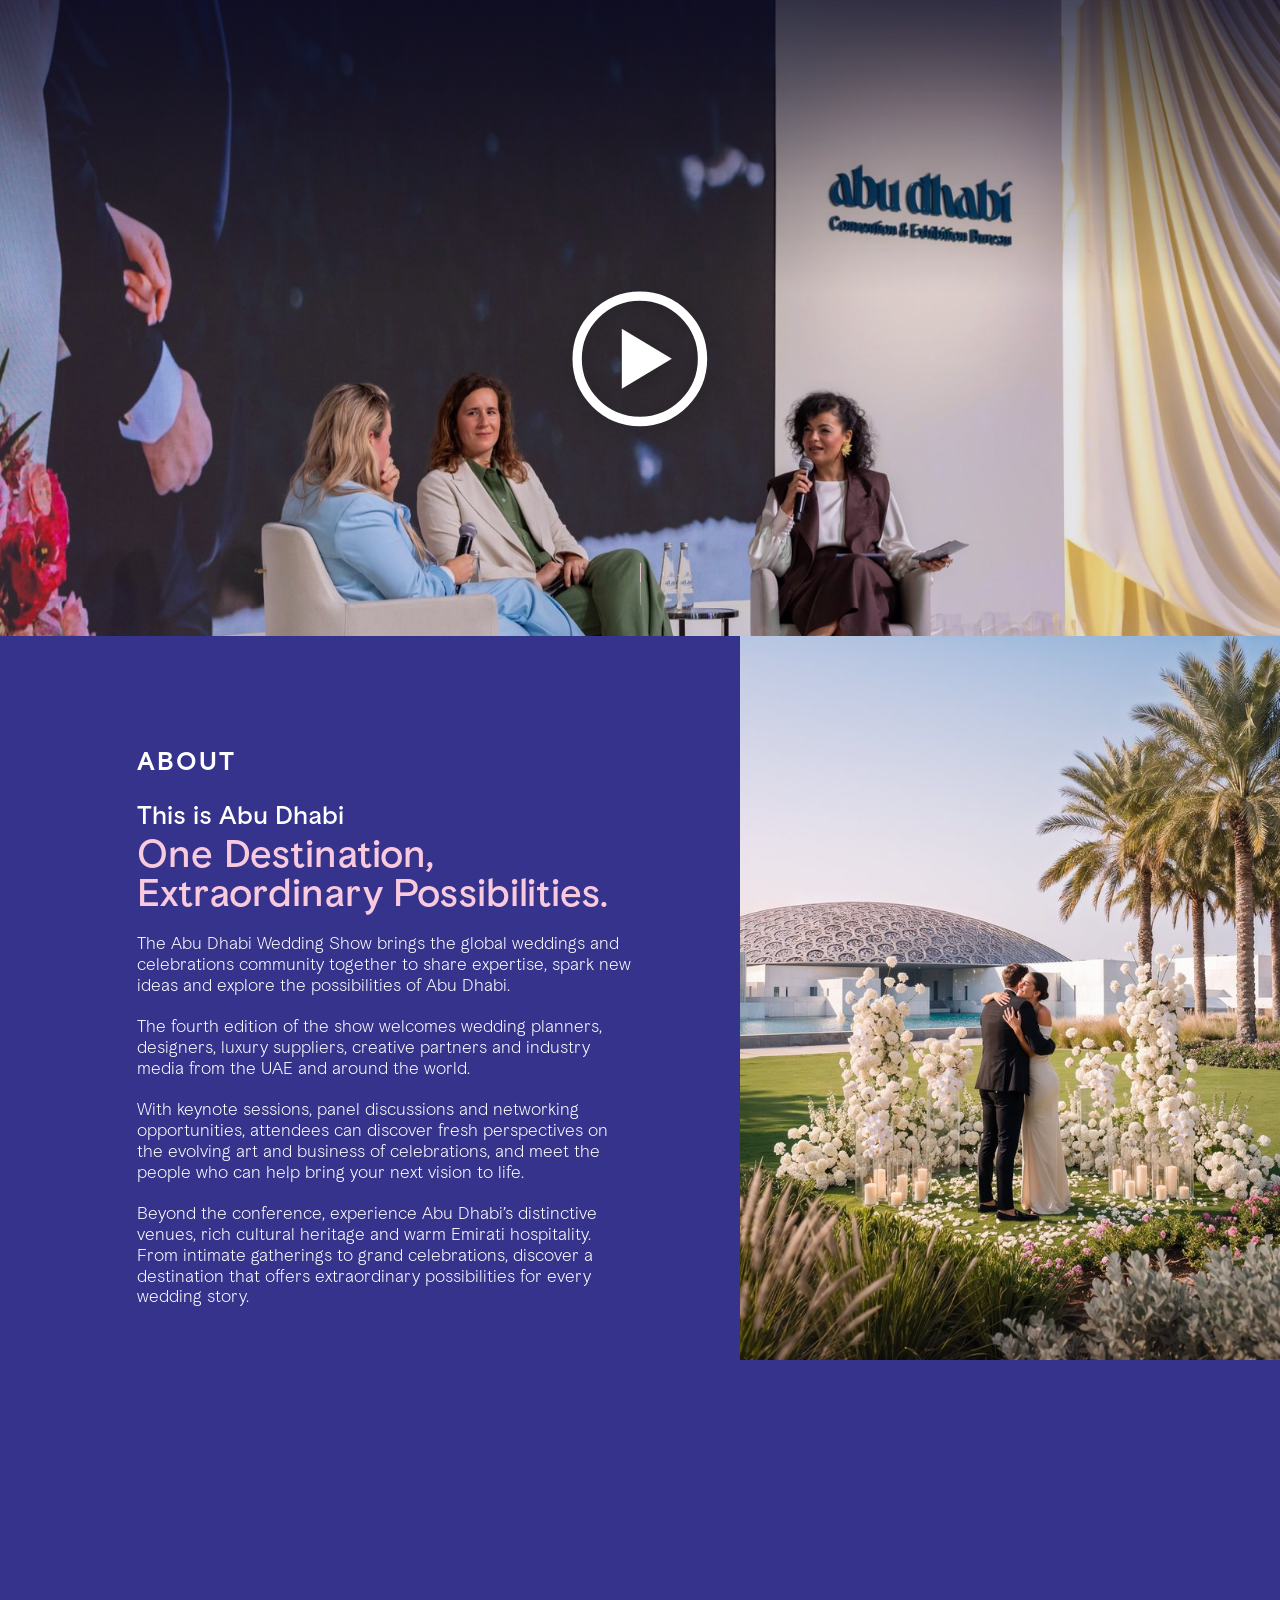
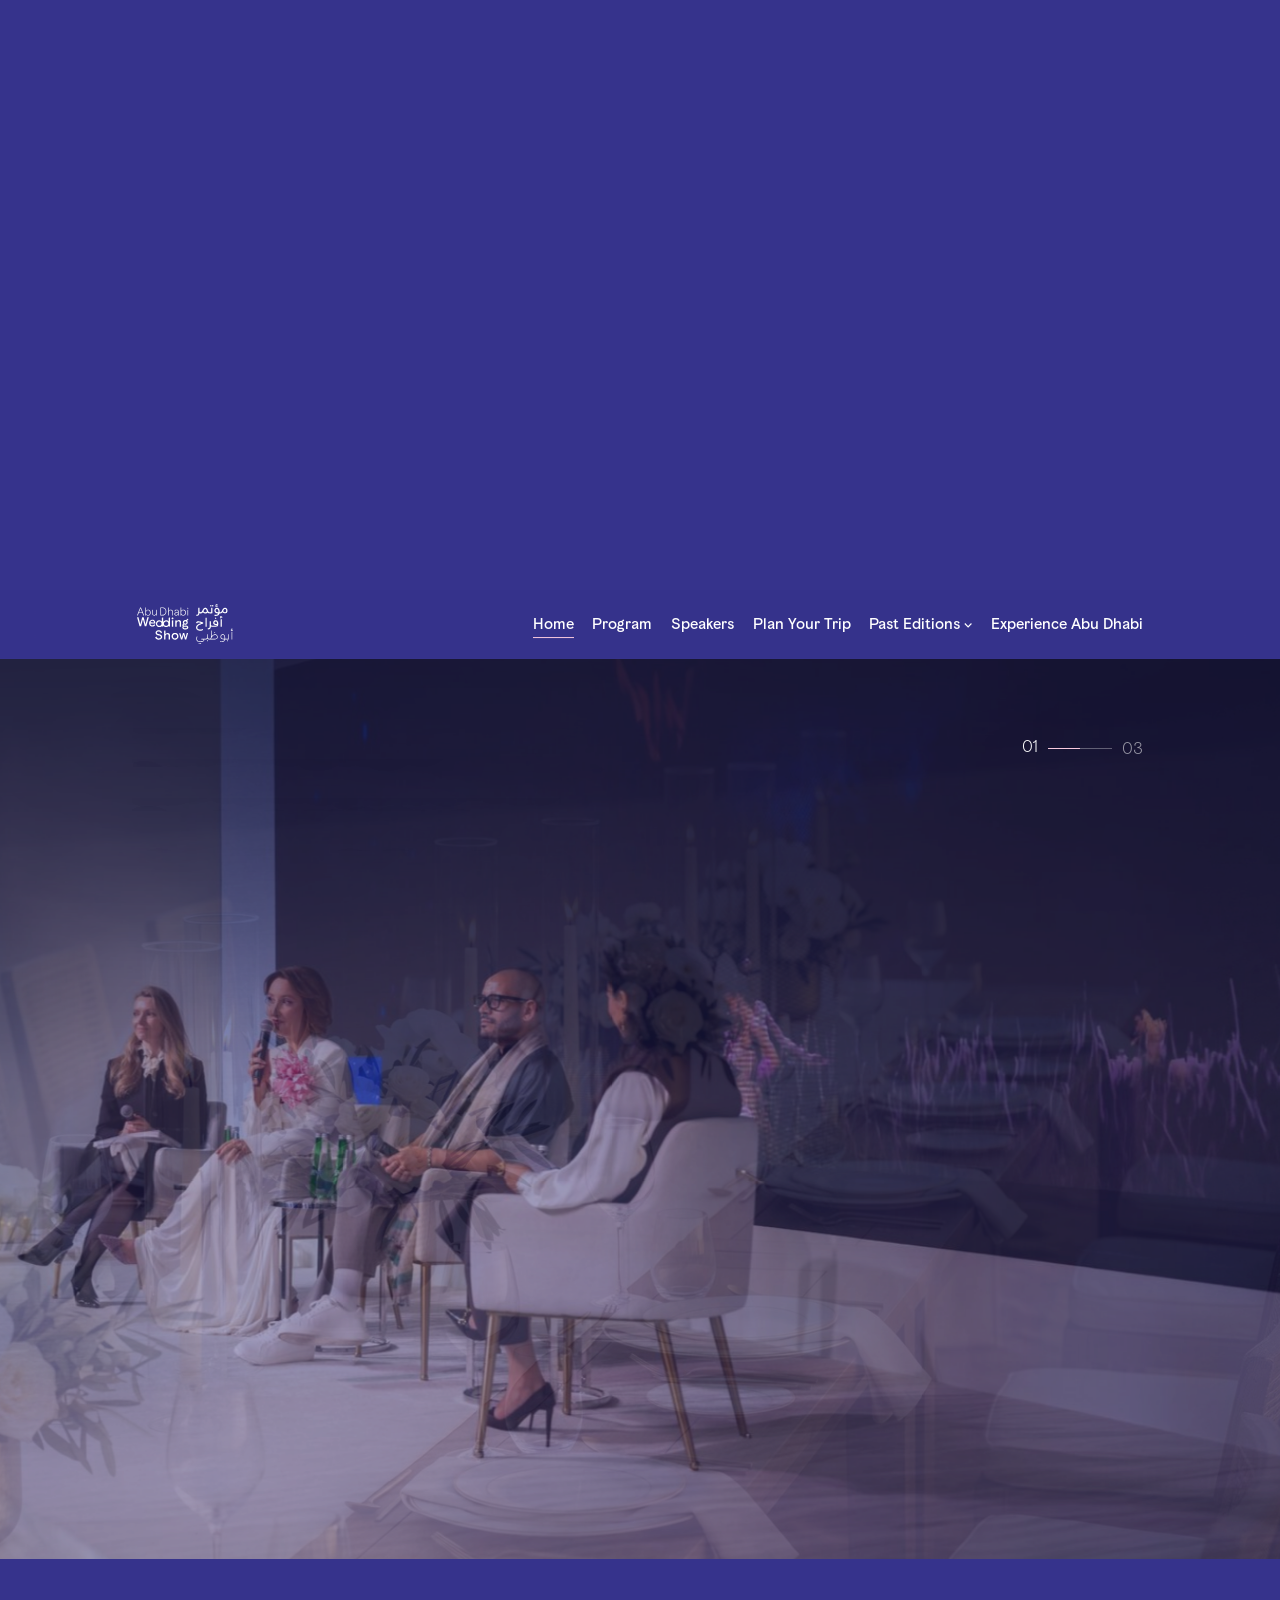
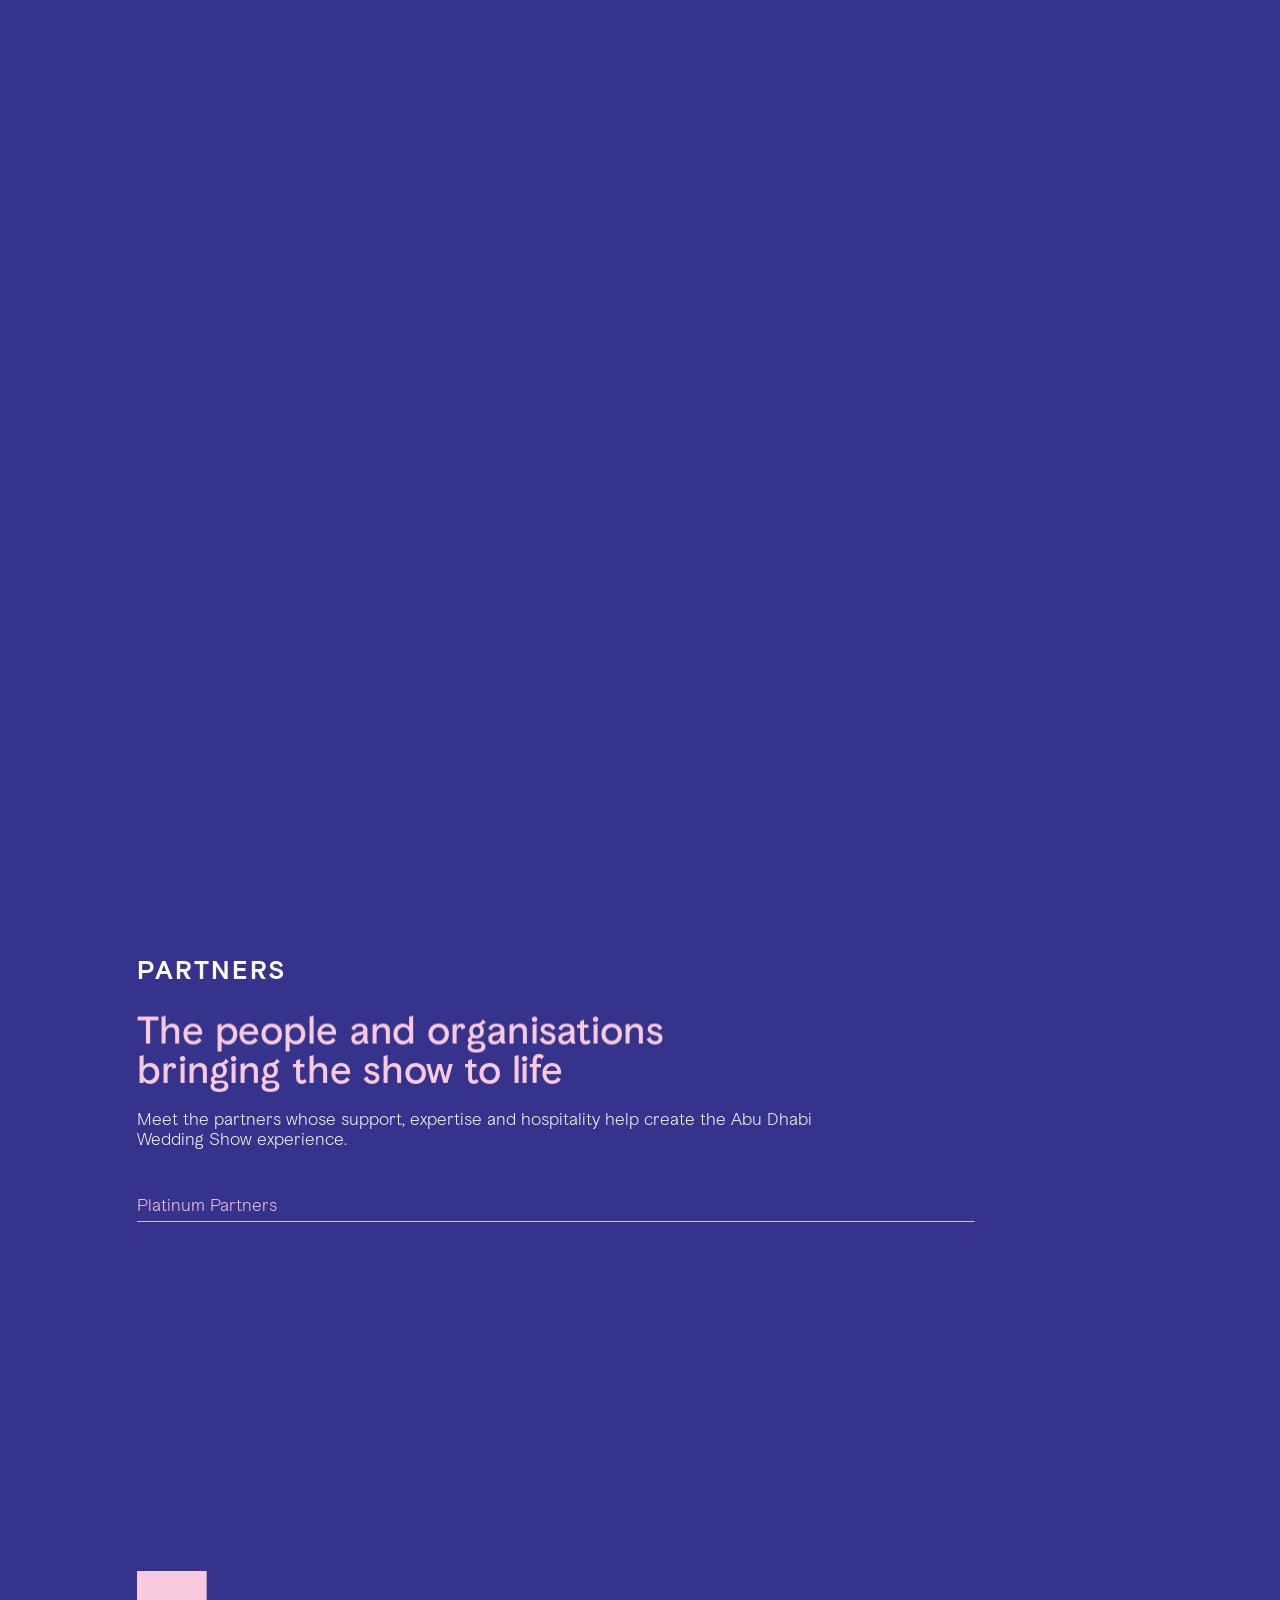
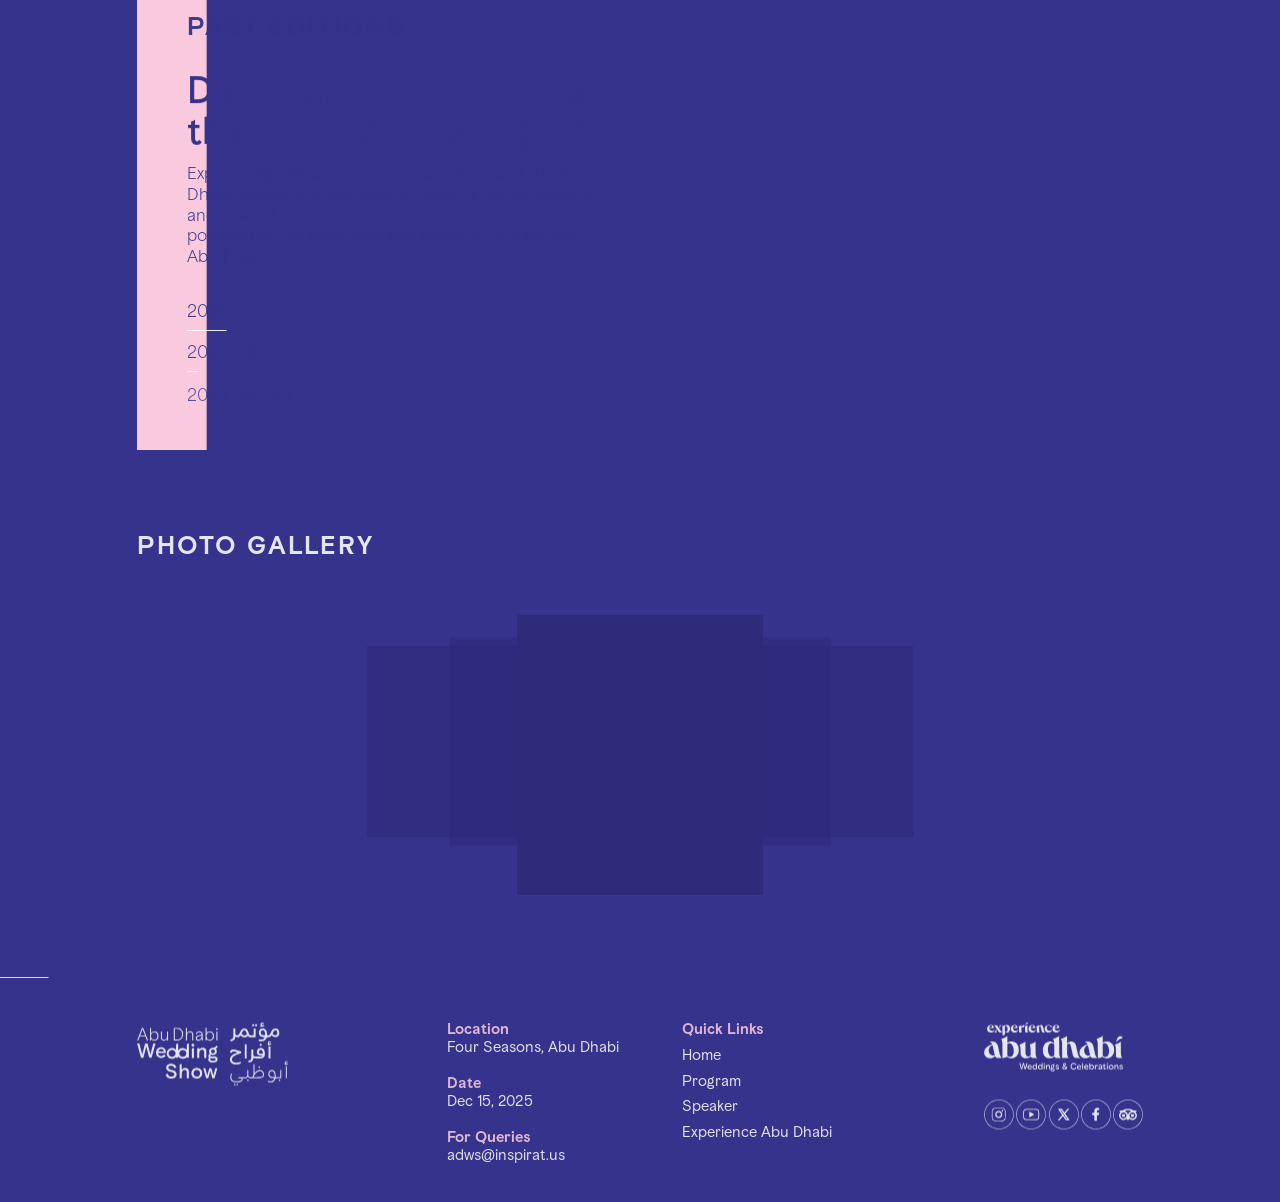
==== commit b763d4f7: "Update footer layout and 2025 gala images Co-Authored-By: Claude Fable 5.2 <noreply@anthropic.com> C" ====
--- a/abu-dhabi-wedding-show/index.html
+++ b/abu-dhabi-wedding-show/index.html
@@ -121,10 +121,7 @@
   </main>
   <footer class="site-footer">
     <div class="wrap footer__grid">
-      <div class="footer__brand">
-        <a class="footer__logo" href="index.html"><img src="assets/svg/logo-adws.svg" alt="Abu Dhabi Wedding Show" width="227" height="95" loading="lazy"></a>
-        <a class="footer__logo footer__logo--exp" href="https://visitabudhabi.ae" rel="noopener"><img src="assets/svg/logo-experience-abu-dhabi.svg" alt="Experience Abu Dhabi, Weddings &amp; Celebrations" width="208" height="90" loading="lazy"></a>
-      </div>
+      <a class="footer__logo" href="index.html"><img src="assets/svg/logo-adws.svg" alt="Abu Dhabi Wedding Show" width="227" height="95" loading="lazy"></a>
       <dl class="footer__info">
         <dt>Location</dt><dd>Four Seasons, Abu Dhabi</dd>
         <dt>Date</dt><dd>Dec 15, 2025</dd>
@@ -138,6 +135,9 @@
           <li><a href="#">Speaker</a></li>
           <li><a href="#">Experience Abu Dhabi</a></li>
         </ul>
+      </div>
+      <div class="footer__exp">
+        <a class="footer__logo footer__logo--exp" href="https://visitabudhabi.ae" rel="noopener"><img src="assets/svg/logo-experience-abu-dhabi.svg" alt="Experience Abu Dhabi, Weddings &amp; Celebrations" width="208" height="90" loading="lazy"></a>
         <div class="social">
           <a href="#" aria-label="Instagram"><img src="assets/svg/icon-instagram.svg" alt="" width="31" height="31"></a>
           <a href="#" aria-label="YouTube"><img src="assets/svg/icon-youtube.svg" alt="" width="31" height="31"></a>
--- a/abu-dhabi-wedding-show/assets/css/main.css
+++ b/abu-dhabi-wedding-show/assets/css/main.css
@@ -446,37 +446,41 @@
 .carousel.is-flow.is-grabbing .carousel__track { cursor: grabbing; }
 .carousel__track:focus-visible .carousel__slide.is-active { outline: 2px solid var(--pink); outline-offset: -2px; }
 
-/* ---------- Footer ---------- */
-.site-footer { position: relative; margin-top: clamp(56px, 4.7vw, 90px); padding-block: clamp(48px, 5vw, 96px) clamp(48px, 4.65vw, 89px); font-size: var(--fs-footer); }
+/* ---------- Footer ----------
+   At 1920: show logo at 205, details at 670, quick links at 1022, Experience Abu Dhabi logo with the
+   social icons under it against the right edge of the column (1507 to 1715). */
+.site-footer { position: relative; margin-top: clamp(56px, 4.7vw, 90px); padding-block: clamp(40px, 2.97vw, 57px) clamp(40px, 3.23vw, 62px); font-size: var(--fs-footer); }
 .site-footer::before { content: ""; position: absolute; left: 0; right: 0; top: 0; height: 1px; background: var(--pink); transform: scaleX(var(--line, 1)); transform-origin: left; }
-.footer__grid { display: grid; grid-template-columns: 20.53% 33.58% 23.38% 1fr; align-items: start; }
-.footer__logo { width: clamp(130px, 11.83vw, 227px); }
-.footer__logo--exp { width: clamp(124px, 10.85vw, 208px); margin-top: 0.3em; }
-.footer__logo svg { width: 100%; height: auto; display: block; }
+.footer__grid { display: grid; grid-template-columns: 30.79% 23.34% 1fr auto; align-items: start; }
+.footer__logo { display: block; width: clamp(130px, 11.83vw, 227px); margin-top: .12em; }
+.footer__logo--exp { width: clamp(124px, 10.85vw, 208px); }
+.footer__logo img { width: 100%; height: auto; display: block; }
 .site-footer dl { margin: 0; }
 .site-footer dt { color: var(--pink); font-weight: 700; line-height: 1.2; }
-.site-footer dd { margin: 0 0 1.185em; font-weight: 400; line-height: 1.2; }
+.site-footer dd { margin: 0 0 1.2em; font-weight: 400; line-height: 1.2; }
 .site-footer dd:last-child { margin-bottom: 0; }
 .site-footer h2 { font-size: inherit; font-weight: 700; color: var(--pink); line-height: 1.2; margin-bottom: .27em; }
 .site-footer ul { list-style: none; margin: 0; padding: 0; }
 .site-footer li a { display: inline-block; font-weight: 400; line-height: 1.2; padding: .26em 0; transition: color .25s ease; }
 .site-footer li a:hover, .site-footer dd a:hover { color: var(--pink); }
-.social { display: flex; gap: 2px; margin-top: .65em; }
+.social { display: flex; gap: clamp(2px, .18vw, 3.4px); margin-top: clamp(24px, 2.19vw, 42px); }
 .social a { width: clamp(30px, 1.6vw, 31px); height: clamp(30px, 1.6vw, 31px); display: block; color: var(--white); transition: opacity .25s ease, translate .35s var(--ease-out); }
 .social a:hover { opacity: .75; translate: 0 -2px; }
-.social svg { width: 100%; height: 100%; display: block; }
-@media (max-width: 1023px) {
+.social img { width: 100%; height: 100%; display: block; }
+@media (max-width: 1023px) {
+  /* tablet: the two logos on the first row, details and links on the second */
   .footer__grid { grid-template-columns: 1fr 1fr; row-gap: 48px; column-gap: 32px; }
-  .footer__brand { grid-column: 1 / -1; display: flex; align-items: center; gap: clamp(32px, 6vw, 64px); }
-  .footer__brand .footer__logo--exp { margin-top: 0; }
+  .footer__logo { margin-top: 0; }
+  .footer__exp { order: -1; }
+  .footer__grid > .footer__logo { order: -2; }
 }
 @media (max-width: 479px) {
+  /* phone: one column in reading order, the Experience Abu Dhabi logo and icons last */
   .footer__grid { grid-template-columns: 1fr; row-gap: 40px; }
+  .footer__exp, .footer__grid > .footer__logo { order: 0; }
   .social a { width: 36px; height: 36px; }
-  .social { gap: 6px; }
-}
-.footer__brand { display: contents; }
-@media (max-width: 1023px) { .footer__brand { display: flex; } }
+  .social { gap: 6px; margin-top: 22px; }
+}
 
 /* =========================================================================
    2025 Edition page
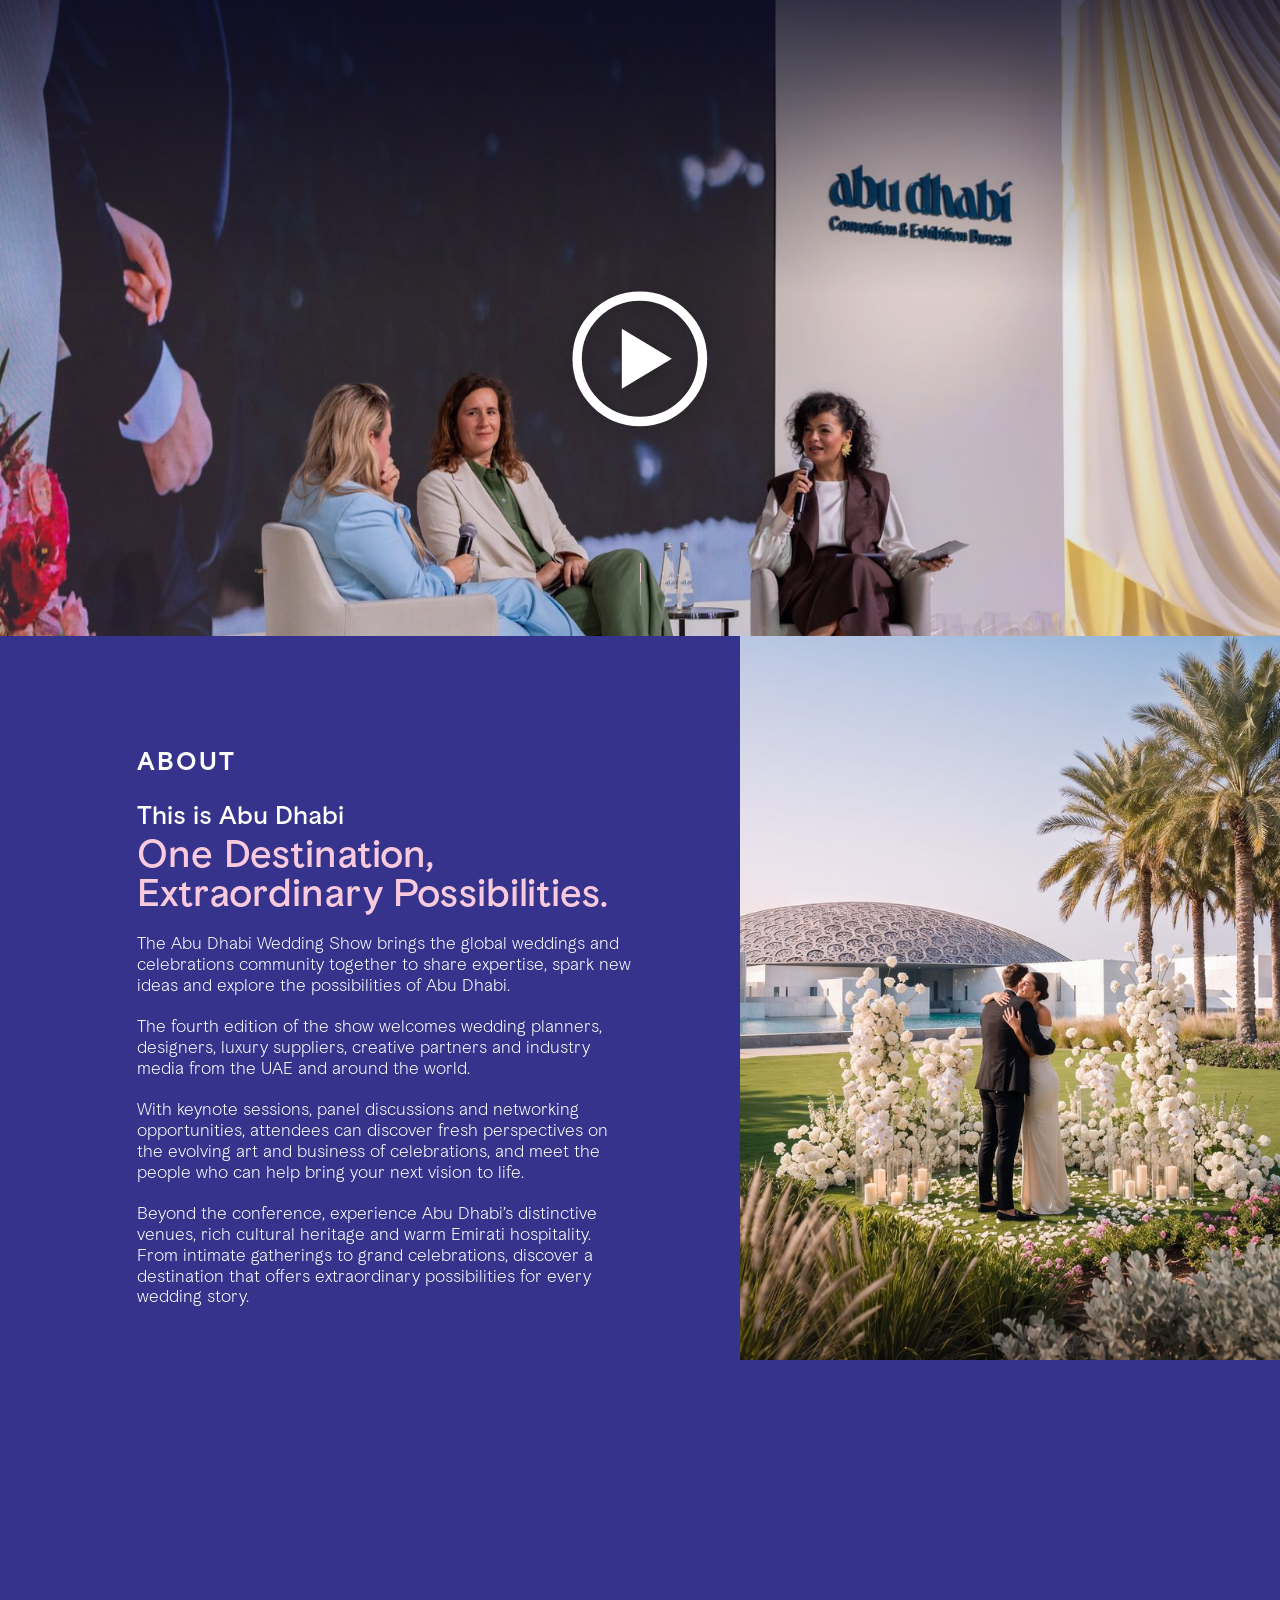
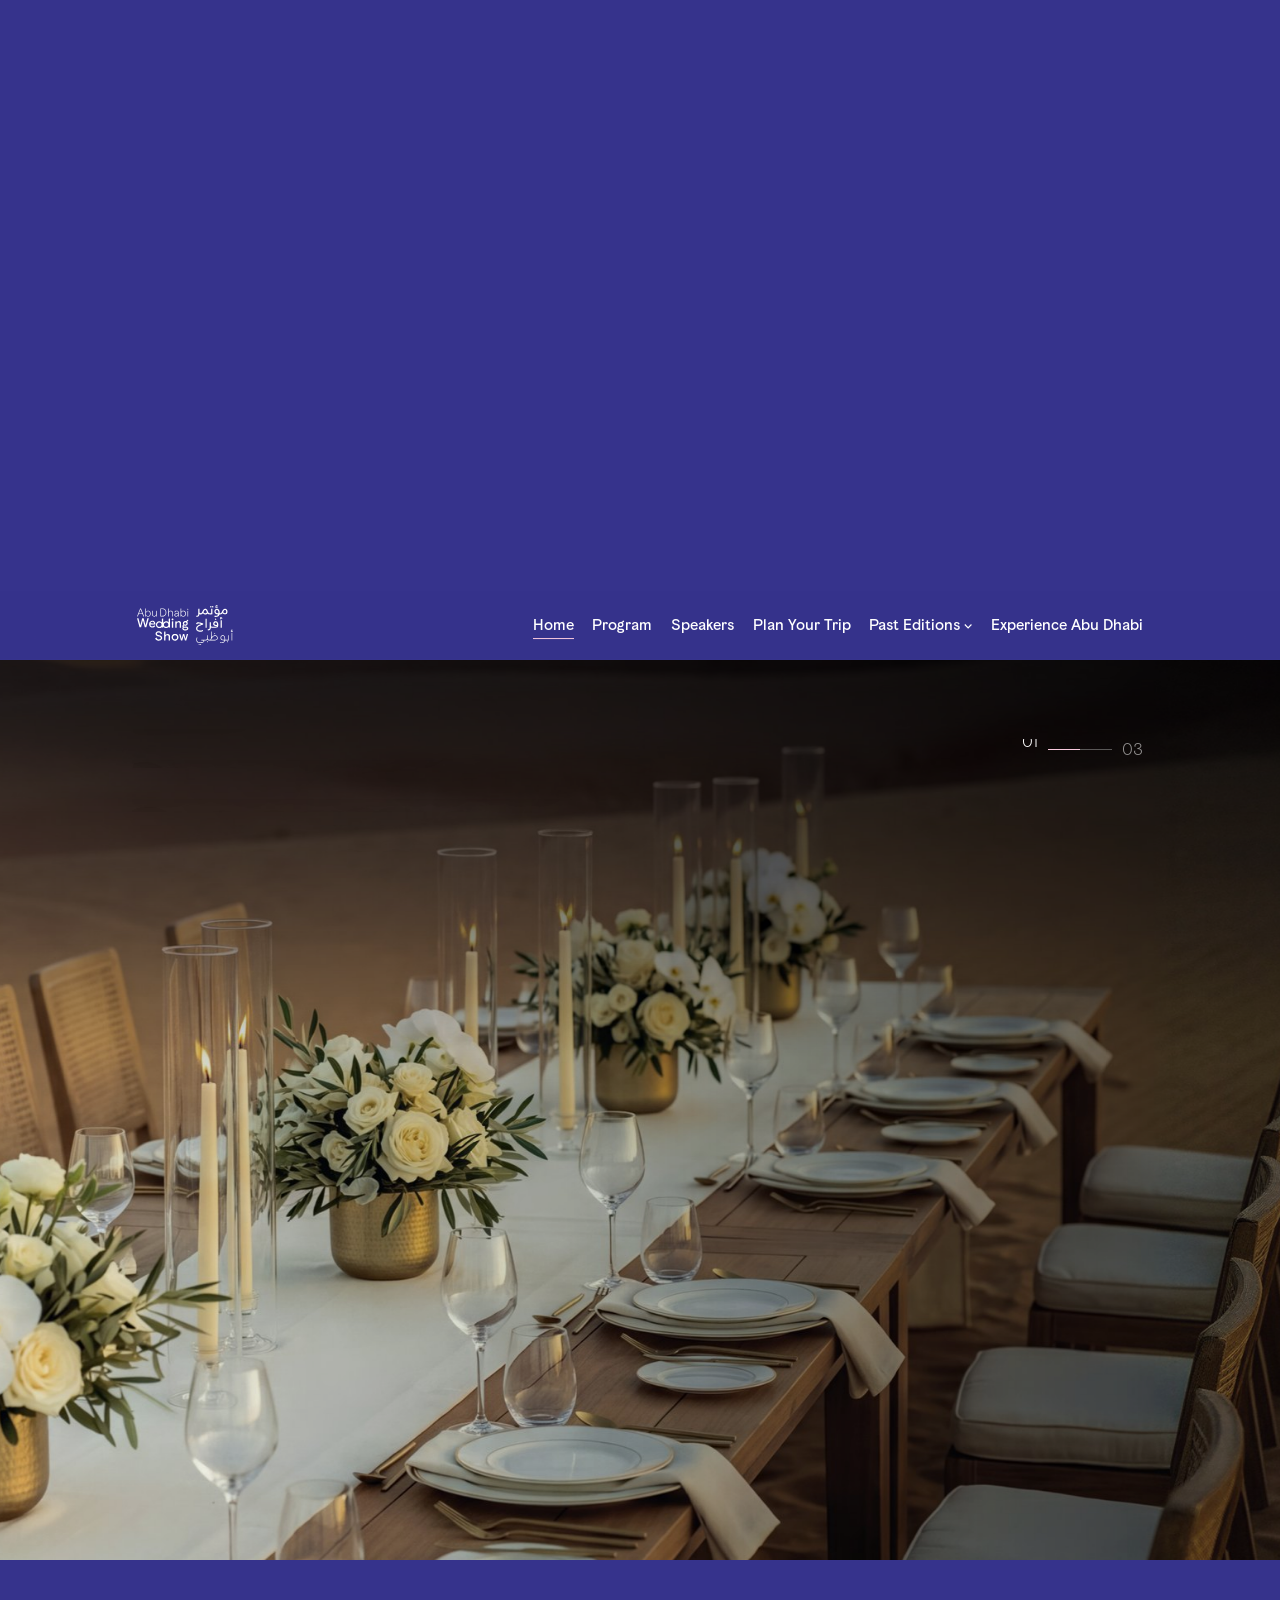
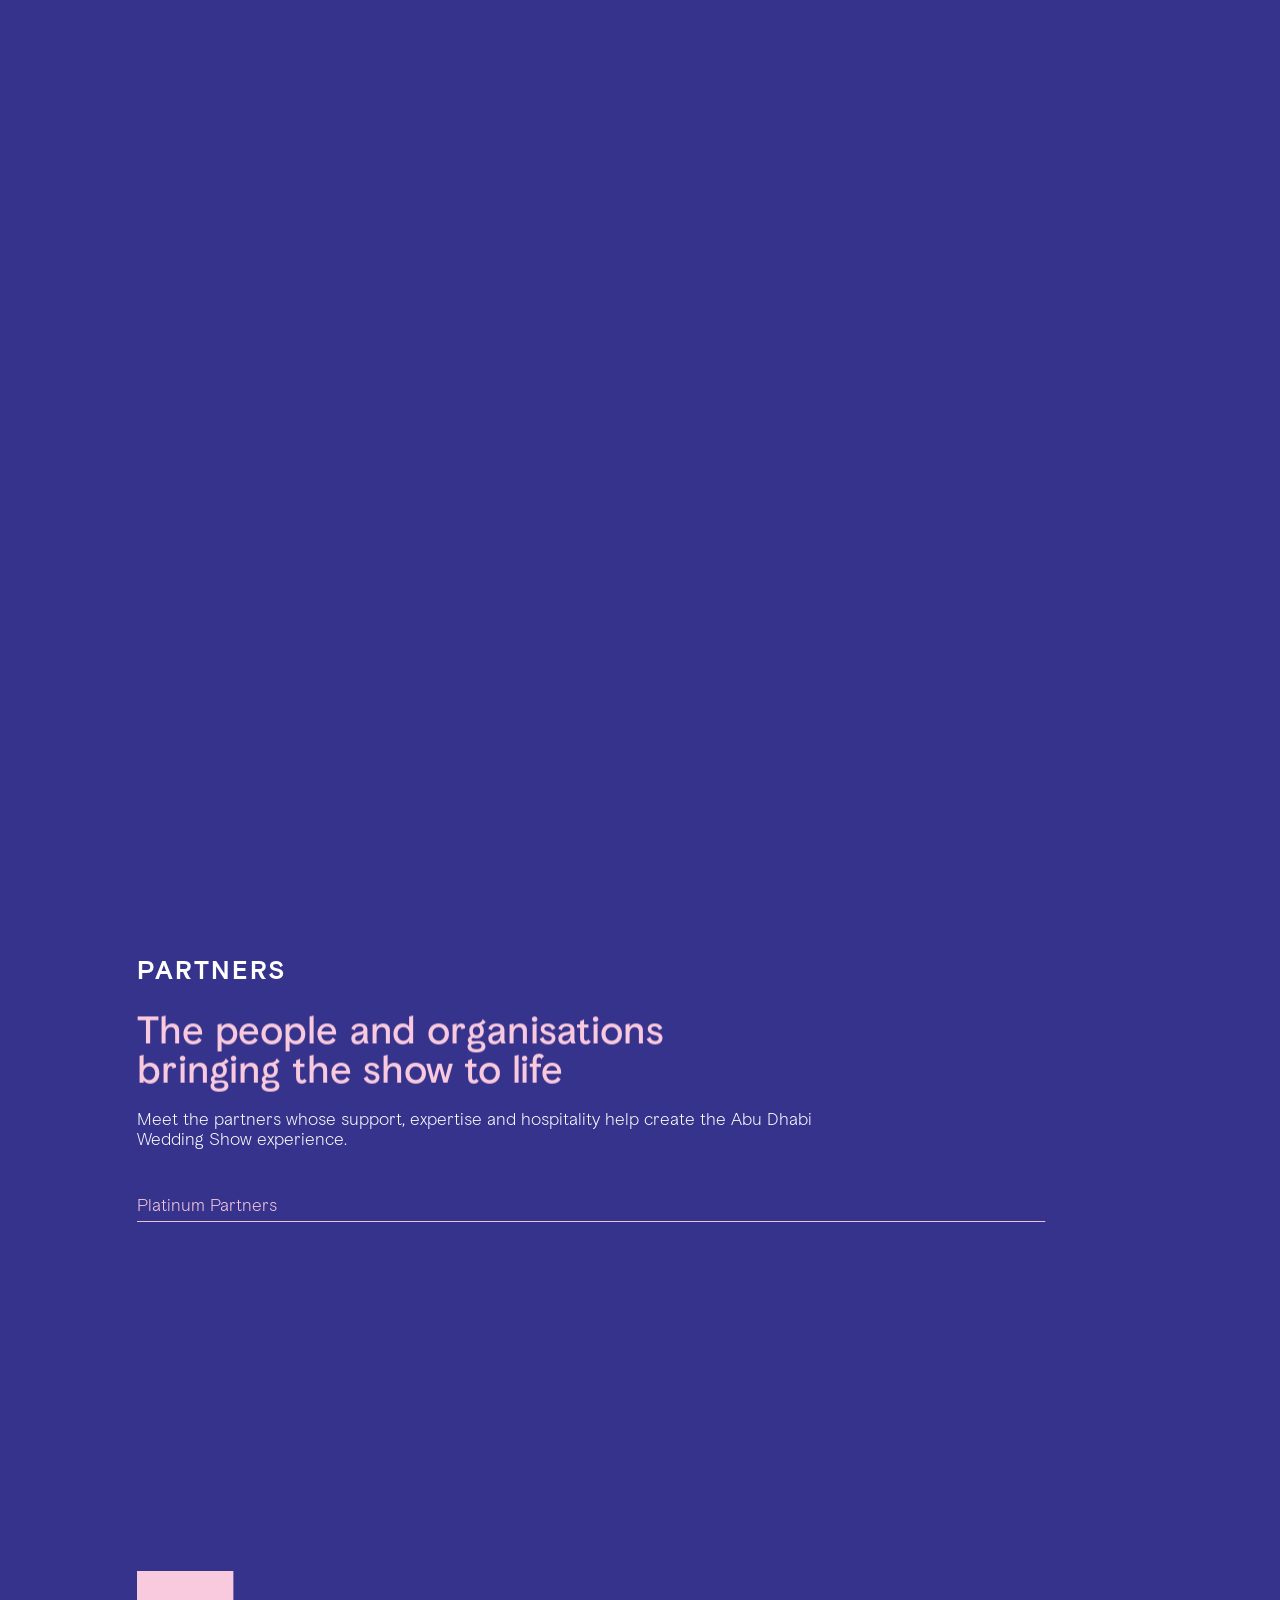
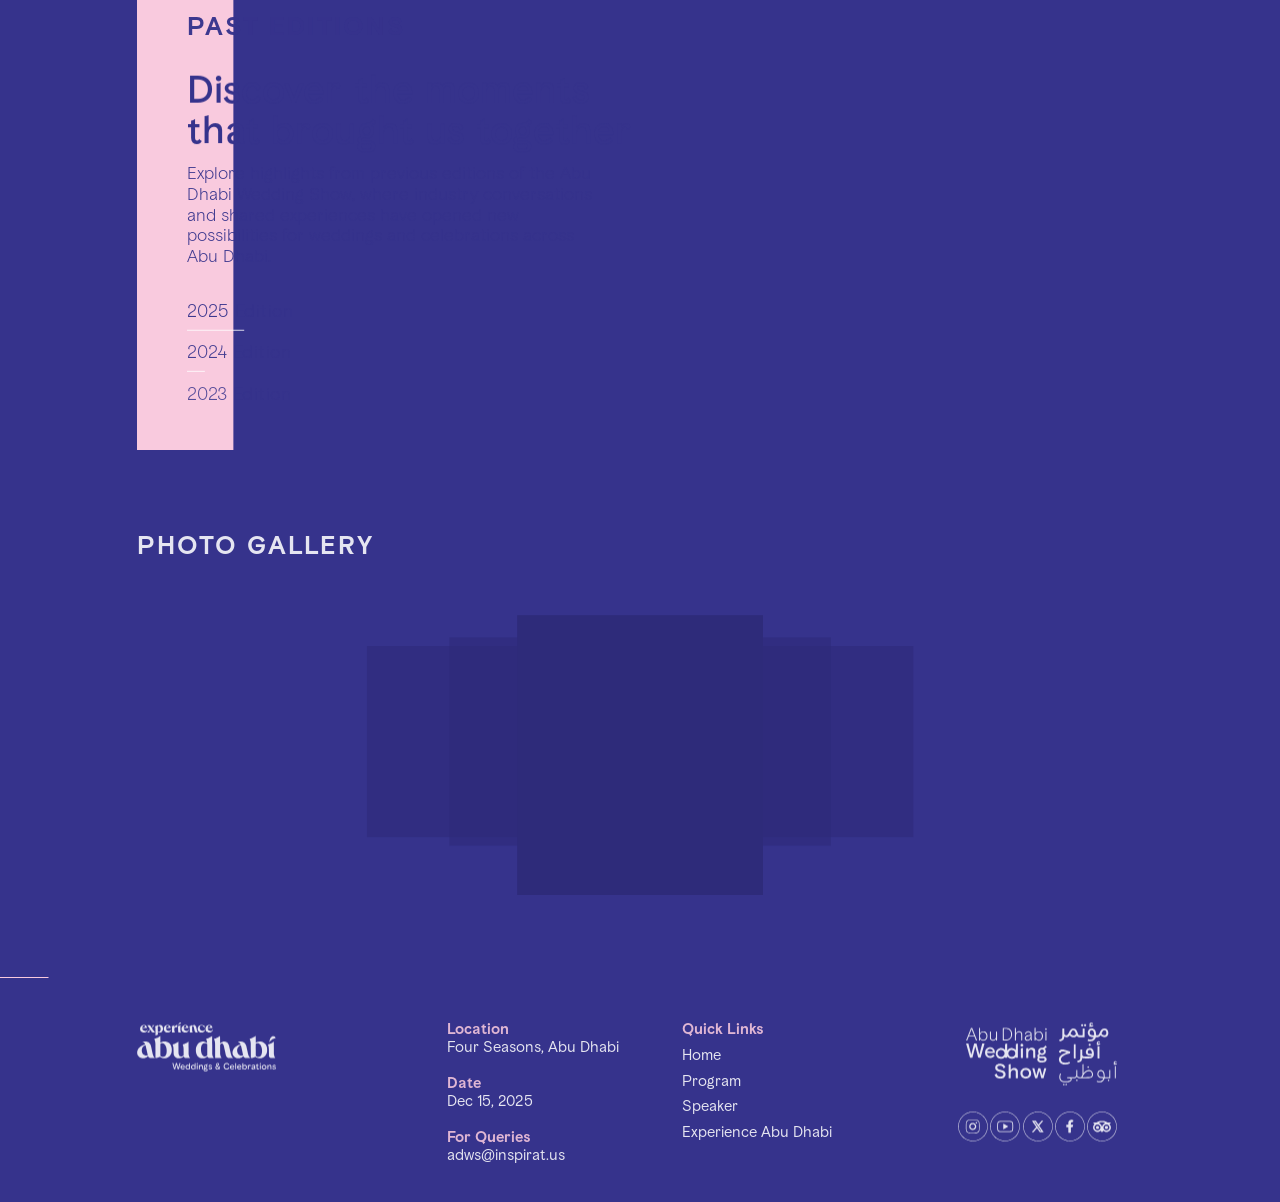
==== commit f08313af: "Swap footer logos and update 2025 conference photo Co-Authored-By: Claude Fable 5.2 <noreply@anthrop" ====
--- a/abu-dhabi-wedding-show/index.html
+++ b/abu-dhabi-wedding-show/index.html
@@ -121,7 +121,7 @@
   </main>
   <footer class="site-footer">
     <div class="wrap footer__grid">
-      <a class="footer__logo" href="index.html"><img src="assets/svg/logo-adws.svg" alt="Abu Dhabi Wedding Show" width="227" height="95" loading="lazy"></a>
+      <a class="footer__logo footer__logo--exp" href="https://visitabudhabi.ae" rel="noopener"><img src="assets/svg/logo-experience-abu-dhabi.svg" alt="Experience Abu Dhabi, Weddings &amp; Celebrations" width="208" height="90" loading="lazy"></a>
       <dl class="footer__info">
         <dt>Location</dt><dd>Four Seasons, Abu Dhabi</dd>
         <dt>Date</dt><dd>Dec 15, 2025</dd>
@@ -136,8 +136,8 @@
           <li><a href="#">Experience Abu Dhabi</a></li>
         </ul>
       </div>
-      <div class="footer__exp">
-        <a class="footer__logo footer__logo--exp" href="https://visitabudhabi.ae" rel="noopener"><img src="assets/svg/logo-experience-abu-dhabi.svg" alt="Experience Abu Dhabi, Weddings &amp; Celebrations" width="208" height="90" loading="lazy"></a>
+      <div class="footer__show">
+        <a class="footer__logo" href="index.html"><img src="assets/svg/logo-adws.svg" alt="Abu Dhabi Wedding Show" width="227" height="95" loading="lazy"></a>
         <div class="social">
           <a href="#" aria-label="Instagram"><img src="assets/svg/icon-instagram.svg" alt="" width="31" height="31"></a>
           <a href="#" aria-label="YouTube"><img src="assets/svg/icon-youtube.svg" alt="" width="31" height="31"></a>
--- a/abu-dhabi-wedding-show/assets/css/main.css
+++ b/abu-dhabi-wedding-show/assets/css/main.css
@@ -447,8 +447,8 @@
 .carousel__track:focus-visible .carousel__slide.is-active { outline: 2px solid var(--pink); outline-offset: -2px; }
 
 /* ---------- Footer ----------
-   At 1920: show logo at 205, details at 670, quick links at 1022, Experience Abu Dhabi logo with the
-   social icons under it against the right edge of the column (1507 to 1715). */
+   At 1920: Experience Abu Dhabi logo at 205, details at 670, quick links at 1022, then the show logo
+   (1449 to 1676) with the social icons under it, right-aligned to the logo. */
 .site-footer { position: relative; margin-top: clamp(56px, 4.7vw, 90px); padding-block: clamp(40px, 2.97vw, 57px) clamp(40px, 3.23vw, 62px); font-size: var(--fs-footer); }
 .site-footer::before { content: ""; position: absolute; left: 0; right: 0; top: 0; height: 1px; background: var(--pink); transform: scaleX(var(--line, 1)); transform-origin: left; }
 .footer__grid { display: grid; grid-template-columns: 30.79% 23.34% 1fr auto; align-items: start; }
@@ -463,7 +463,8 @@
 .site-footer ul { list-style: none; margin: 0; padding: 0; }
 .site-footer li a { display: inline-block; font-weight: 400; line-height: 1.2; padding: .26em 0; transition: color .25s ease; }
 .site-footer li a:hover, .site-footer dd a:hover { color: var(--pink); }
-.social { display: flex; gap: clamp(2px, .18vw, 3.4px); margin-top: clamp(24px, 2.19vw, 42px); }
+.footer__show { display: flex; flex-direction: column; align-items: flex-end; margin-right: clamp(0px, 2.03vw, 39px); }
+.social { display: flex; justify-content: flex-end; gap: clamp(2px, .18vw, 3.4px); margin-top: clamp(22px, 2.03vw, 39px); }
 .social a { width: clamp(30px, 1.6vw, 31px); height: clamp(30px, 1.6vw, 31px); display: block; color: var(--white); transition: opacity .25s ease, translate .35s var(--ease-out); }
 .social a:hover { opacity: .75; translate: 0 -2px; }
 .social img { width: 100%; height: 100%; display: block; }
@@ -471,13 +472,14 @@
   /* tablet: the two logos on the first row, details and links on the second */
   .footer__grid { grid-template-columns: 1fr 1fr; row-gap: 48px; column-gap: 32px; }
   .footer__logo { margin-top: 0; }
-  .footer__exp { order: -1; }
+  .footer__show { order: -1; margin-right: 0; align-items: flex-start; }
   .footer__grid > .footer__logo { order: -2; }
+  .social { justify-content: flex-start; }
 }
 @media (max-width: 479px) {
   /* phone: one column in reading order, the Experience Abu Dhabi logo and icons last */
   .footer__grid { grid-template-columns: 1fr; row-gap: 40px; }
-  .footer__exp, .footer__grid > .footer__logo { order: 0; }
+  .footer__show, .footer__grid > .footer__logo { order: 0; }
   .social a { width: 36px; height: 36px; }
   .social { gap: 6px; margin-top: 22px; }
 }
@@ -510,14 +512,14 @@
 .duo--left { grid-template-columns: 57.88% 1fr; margin-top: clamp(48px, 4.5vw, 87px); }
 .duo--right { grid-template-columns: 1fr 57.88%; margin-top: clamp(48px, 4.75vw, 91px); }
 .duo--c { margin-top: clamp(48px, 6.4vw, 123px); }
-.duo--left .duo__media { aspect-ratio: 874 / 583; margin-left: -3px; }
+.duo--left .duo__media { aspect-ratio: 877 / 544; margin-left: -3px; }
 .duo--right .duo__media { aspect-ratio: 874 / 544; }
 .duo--c .duo__media { aspect-ratio: 877 / 544; }
 .duo__media { position: relative; overflow: hidden; }
 .duo__media img { position: absolute; inset: 0; width: 100%; height: 100%; object-fit: cover; }
 /* the artboard sets each paragraph a little above the middle of its photo */
 .duo .body { padding-bottom: calc(var(--lift, 0) * 2 * var(--u)); }
-.duo--a { --lift: 61; } .duo--b { --lift: 46; } .duo--c { --lift: 36.5; }
+.duo--a { --lift: 43.7; } .duo--b { --lift: 46; } .duo--c { --lift: 36.5; }
 .duo--left .body { margin-left: -3.5px; }
 /* widths in em so the lines break where the artboard breaks them at every desktop size */
 .duo--right .body { max-width: 19.62em; }
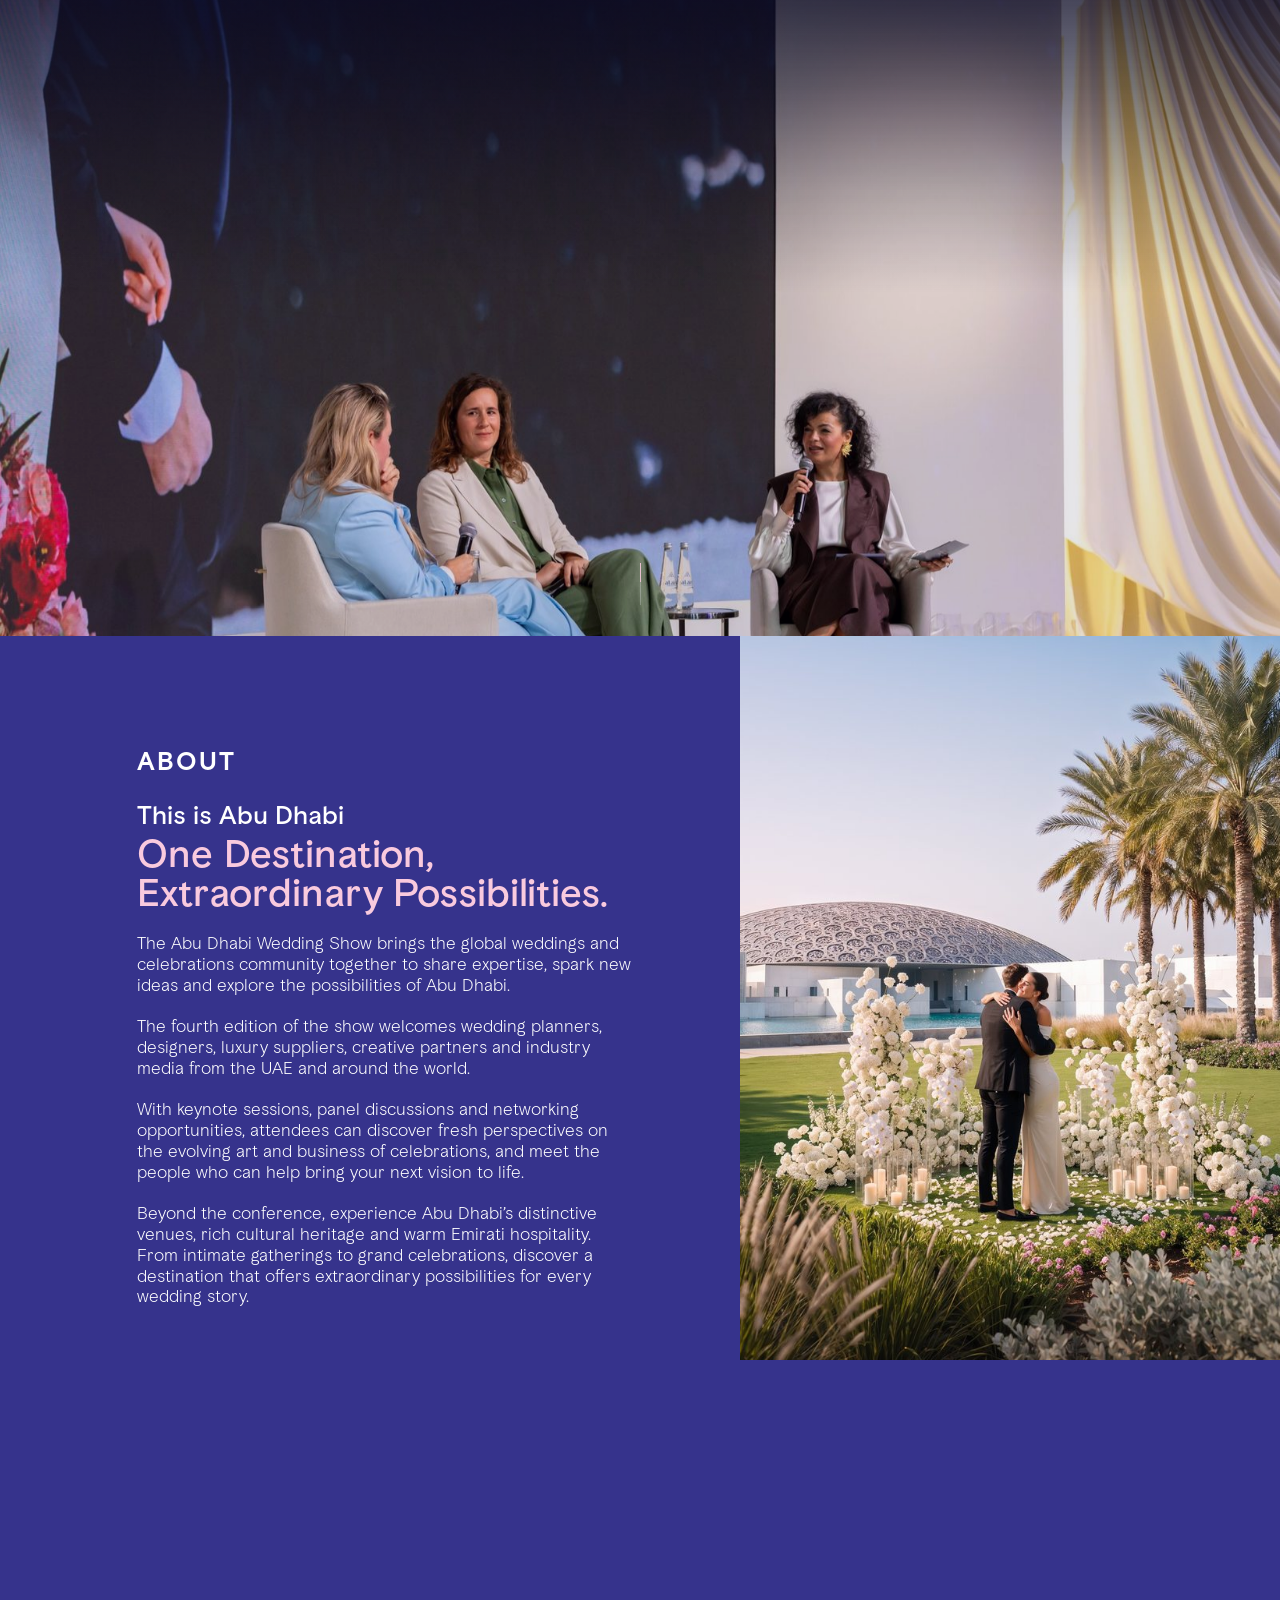
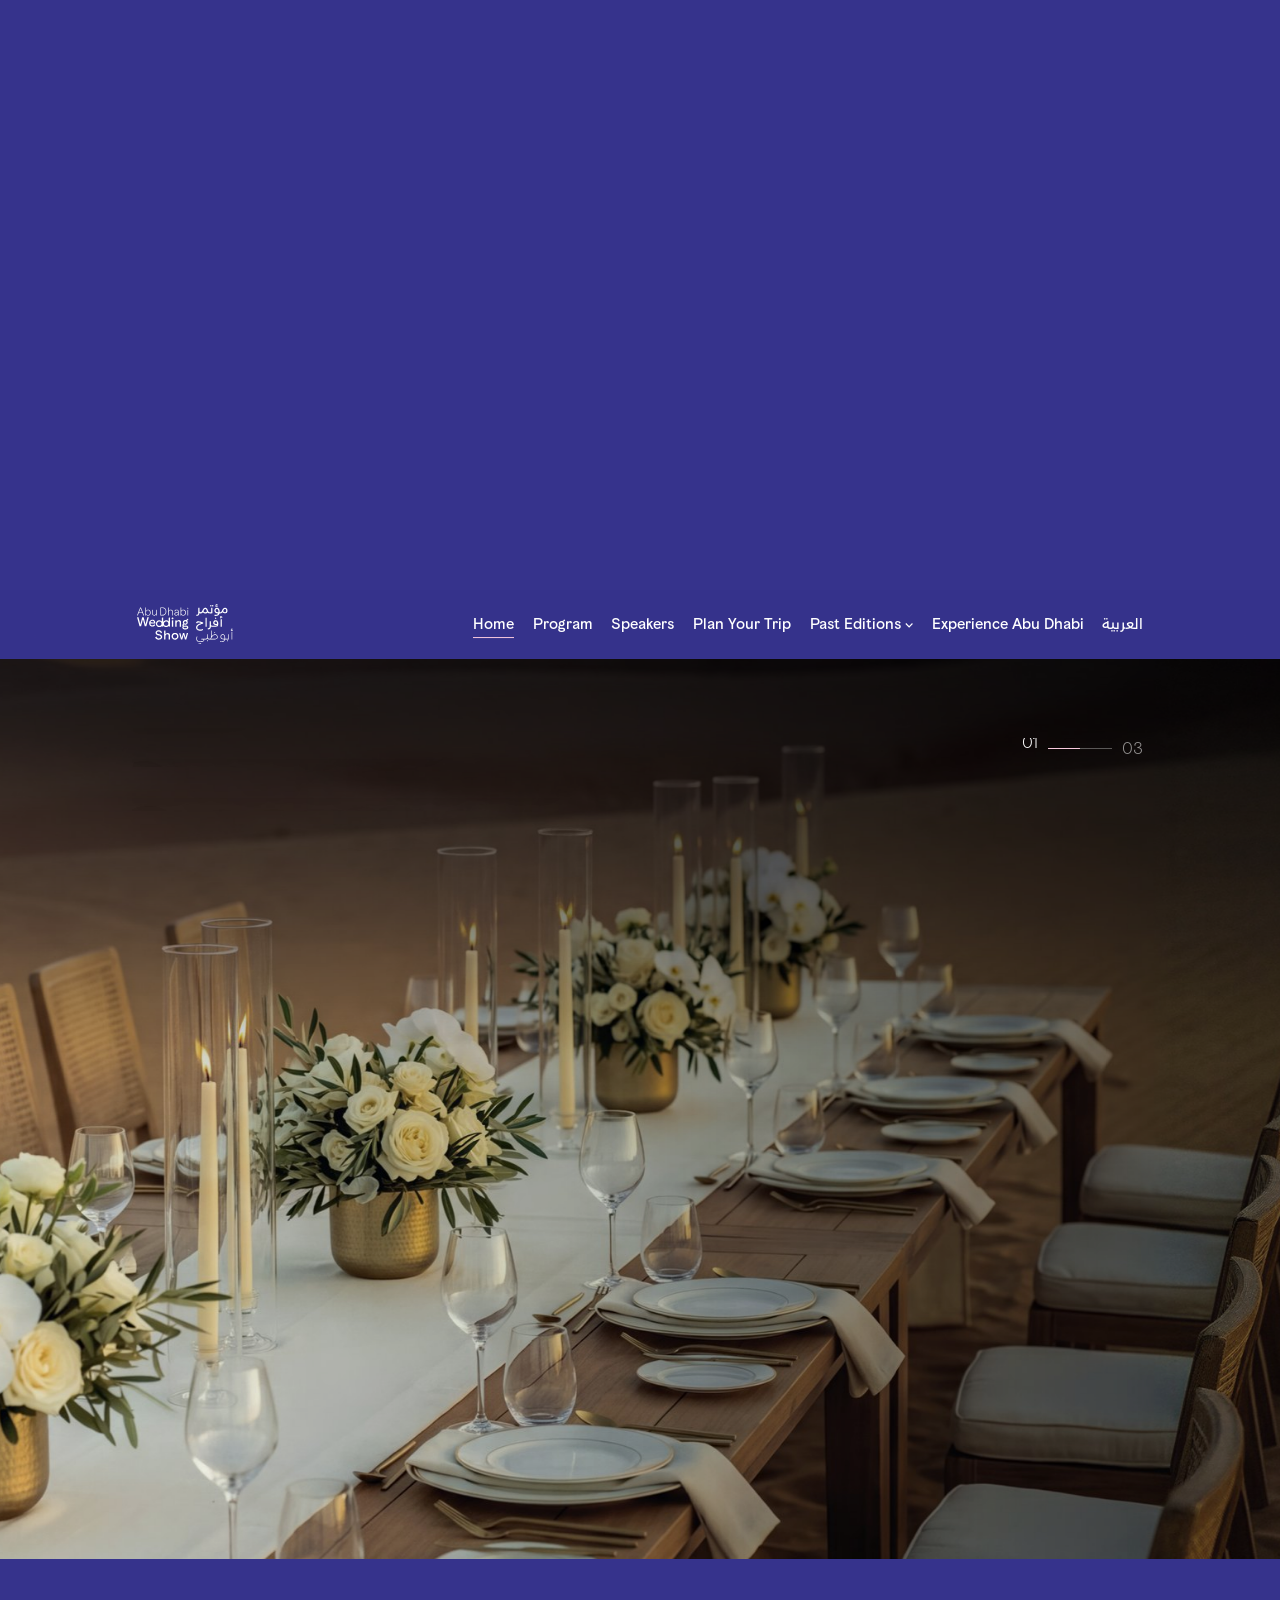
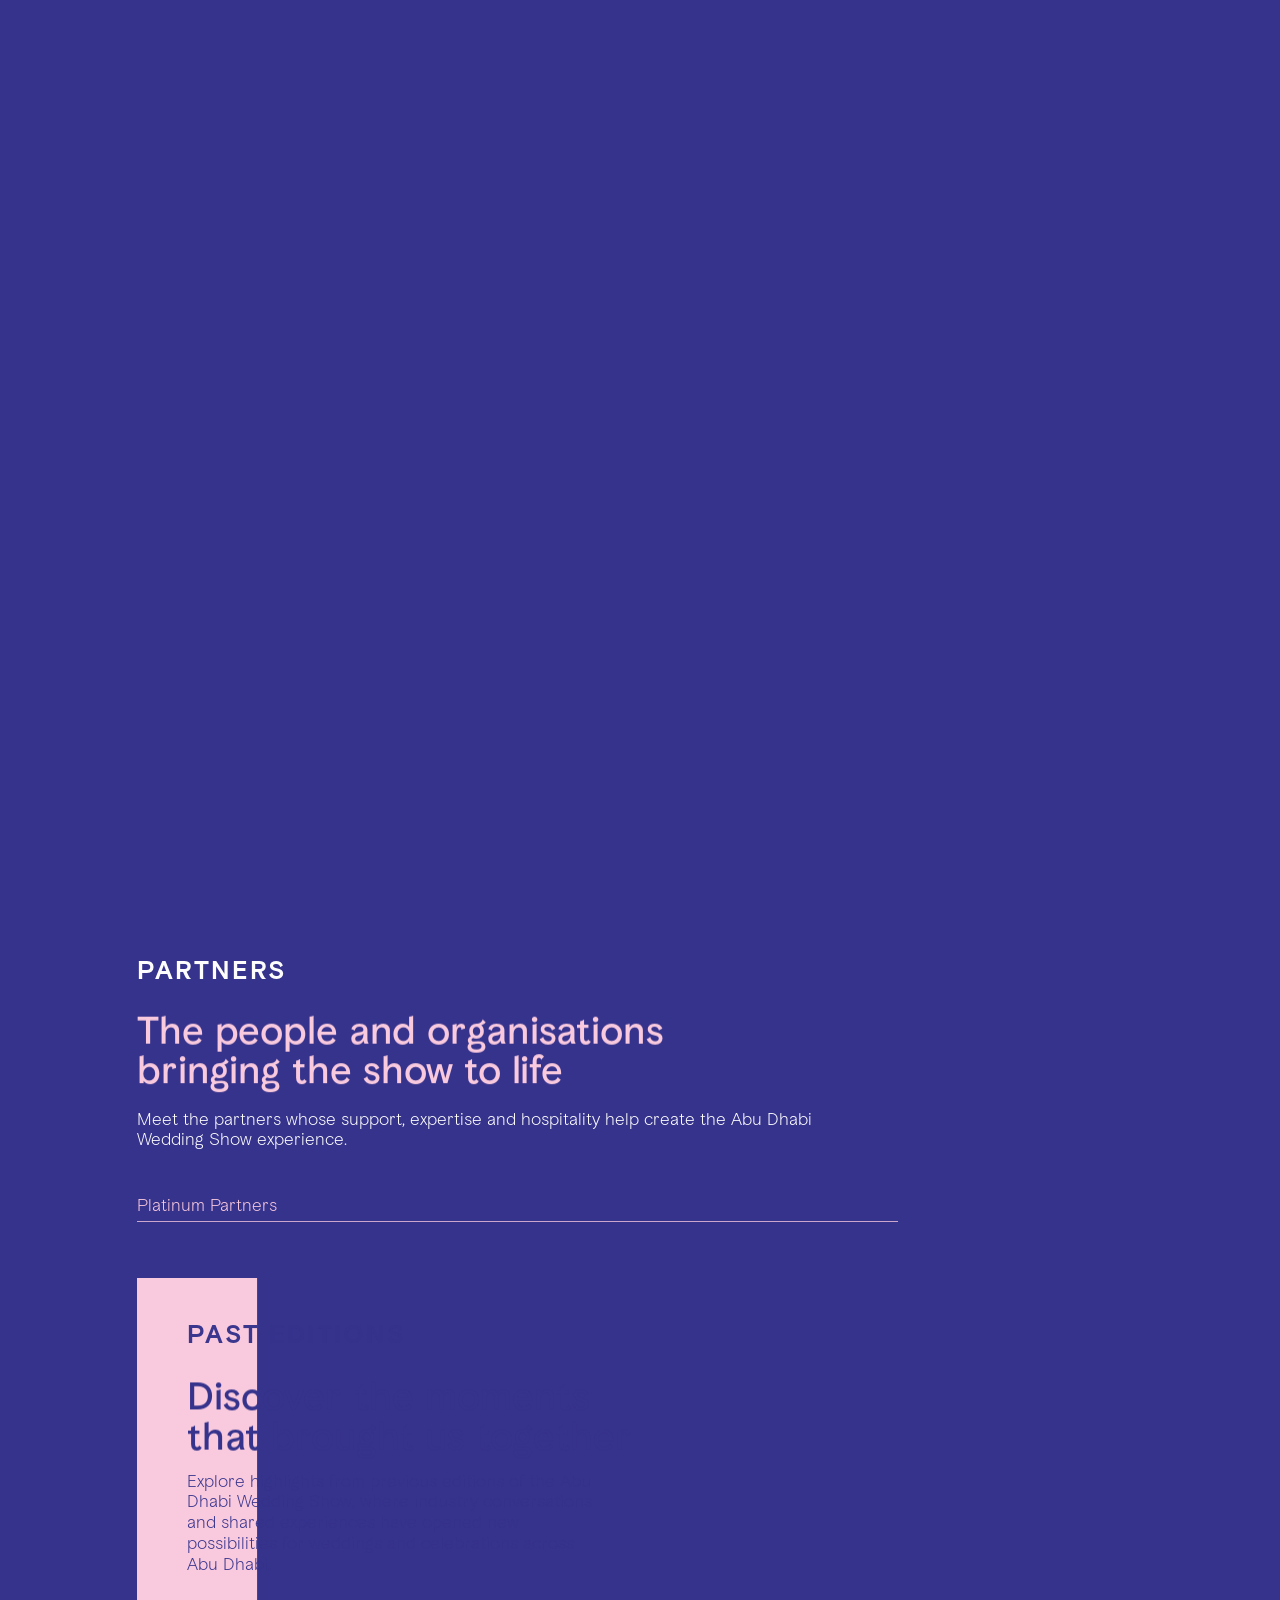
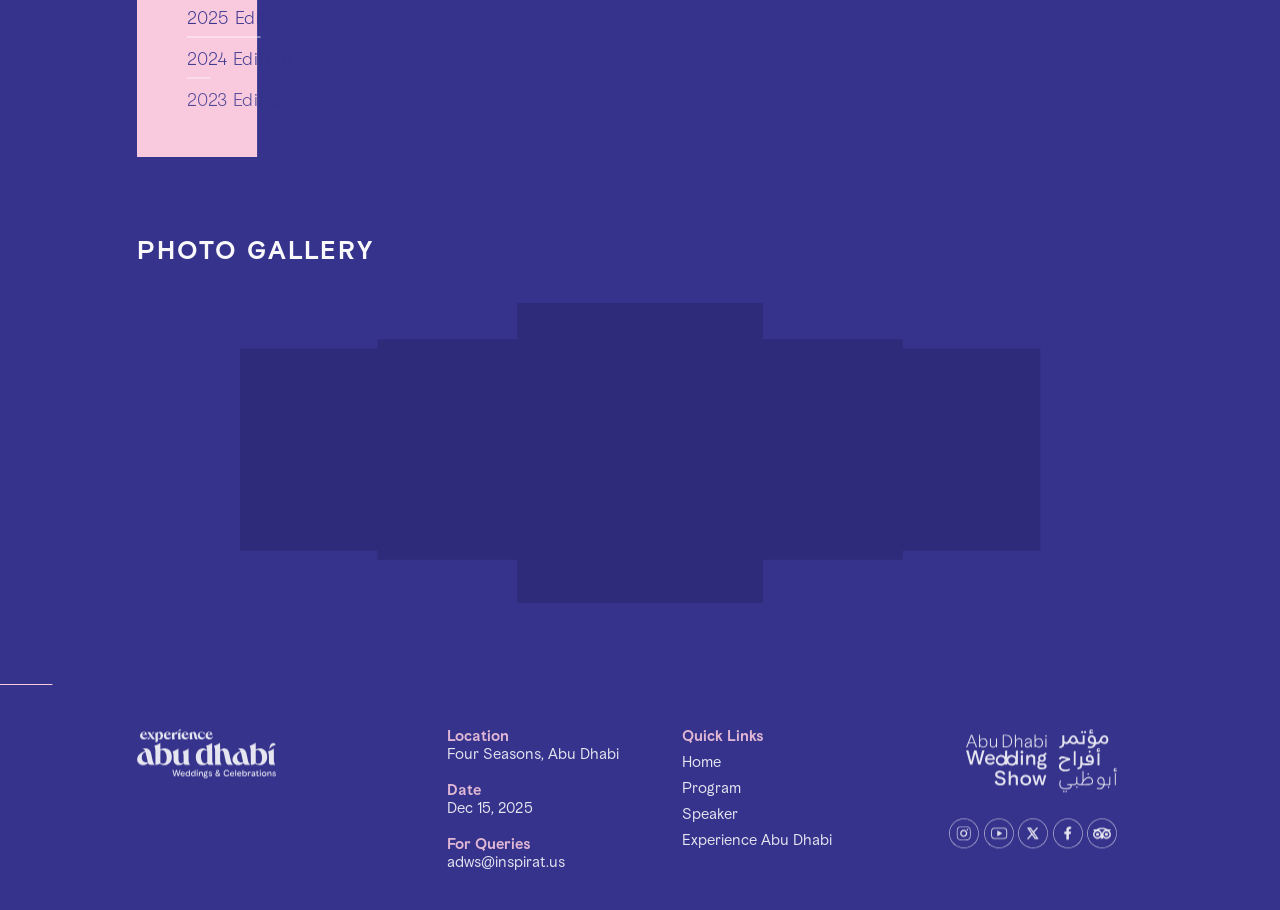
==== commit f7c4d592: "Client fixes: cover without sign, no play button, Arabic menu item, partners gap, social links, favi" ====
--- a/abu-dhabi-wedding-show/index.html
+++ b/abu-dhabi-wedding-show/index.html
@@ -6,6 +6,9 @@
   <title>Abu Dhabi Wedding Show</title>
   <meta name="description" content="The Abu Dhabi Wedding Show brings the global weddings and celebrations community together in Abu Dhabi.">
   <meta name="theme-color" content="#36338c">
+  <link rel="icon" href="assets/favicon-32.png" sizes="32x32" type="image/png">
+  <link rel="icon" href="assets/favicon.svg" type="image/svg+xml">
+  <link rel="apple-touch-icon" href="assets/apple-touch-icon.png">
   <link rel="preload" href="assets/fonts/AbuDhabiBasis-Light.woff2" as="font" type="font/woff2" crossorigin>
   <link rel="preload" href="assets/fonts/AbuDhabiBasis-Medium.woff2" as="font" type="font/woff2" crossorigin>
   <link rel="stylesheet" href="assets/css/main.css">
@@ -31,13 +34,13 @@
           <div class="submenu"><a href="2025-edition.html">2025 Edition</a><a href="https://adweddingshow.ae/2024-edition">2024 Edition</a><a href="https://adweddingshow.ae/2023-edition">2023 Edition</a></div>
         </li>
         <li><a href="https://visitabudhabi.ae/en" target="_blank" rel="noopener">Experience Abu Dhabi</a></li>
+        <li><a class="nav__lang" href="#" lang="ar" hreflang="ar">العربية</a></li>
       </ul>
     </nav>
   </header>
   <main id="main">
     <section class="hero hero--bright" aria-label="Highlights film" style="--hero-pos:50% 0%;--hero-pos-m:50% 50%">
       <img src="assets/img/hero-home.jpg" srcset="assets/img/hero-home-900.jpg 900w, assets/img/hero-home-1600.jpg 1600w, assets/img/hero-home.jpg 2560w" sizes="100vw" alt="Three speakers in conversation on stage at the Abu Dhabi Wedding Show" loading="eager" decoding="async" fetchpriority="high">
-      <button class="play" data-video="" aria-label="Play the highlights film"><svg viewBox="0 0 206 206" aria-hidden="true"><circle cx="103" cy="103" r="94" fill="none" stroke="currentColor" stroke-width="14"/><path d="M76 58v90l75-45z" fill="currentColor"/></svg></button>
       <div class="scroll-hint" aria-hidden="true"><span></span></div>
     </section>
     <section class="about">
@@ -90,7 +93,8 @@
       <div class="body"><p>Meet the partners whose support, expertise and hospitality help create the Abu Dhabi Wedding Show experience.</p></div>
       <div class="tier">
         <h3 class="tier__label rule">Platinum Partners</h3>
-        <div class="tier__logos" aria-label="Platinum partner logos"><!-- Partner logos go here: <img src="assets/partners/name.svg" alt="Partner name"> --></div>
+        <!-- Partner logos go here when they are ready:
+             <div class="tier__logos" aria-label="Platinum partner logos"><img src="assets/partners/name.svg" alt="Partner name"></div> -->
       </div>
     </section>
     <section class="past wrap">
@@ -139,11 +143,11 @@
       <div class="footer__show">
         <a class="footer__logo" href="index.html"><img src="assets/svg/logo-adws.svg" alt="Abu Dhabi Wedding Show" width="227" height="95" loading="lazy"></a>
         <div class="social">
-          <a href="#" aria-label="Instagram"><img src="assets/svg/icon-instagram.svg" alt="" width="31" height="31"></a>
-          <a href="#" aria-label="YouTube"><img src="assets/svg/icon-youtube.svg" alt="" width="31" height="31"></a>
-          <a href="#" aria-label="X"><img src="assets/svg/icon-x.svg" alt="" width="31" height="31"></a>
-          <a href="#" aria-label="Facebook"><img src="assets/svg/icon-facebook.svg" alt="" width="31" height="31"></a>
-          <a href="#" aria-label="Tripadvisor"><img src="assets/svg/icon-tripadvisor.svg" alt="" width="31" height="31"></a>
+          <a href="https://www.instagram.com/visitabudhabi" target="_blank" rel="noopener" aria-label="Instagram"><img src="assets/svg/icon-instagram.svg" alt="" width="31" height="31"></a>
+          <a href="https://www.youtube.com/user/VisitAbuDhabi" target="_blank" rel="noopener" aria-label="YouTube"><img src="assets/svg/icon-youtube.svg" alt="" width="31" height="31"></a>
+          <a href="https://x.com/visitabudhabi" target="_blank" rel="noopener" aria-label="X"><img src="assets/svg/icon-x.svg" alt="" width="31" height="31"></a>
+          <a href="https://www.facebook.com/visitabudhabi" target="_blank" rel="noopener" aria-label="Facebook"><img src="assets/svg/icon-facebook.svg" alt="" width="31" height="31"></a>
+          <a href="https://www.tripadvisor.com/Tourism-g294013-" target="_blank" rel="noopener" aria-label="Tripadvisor"><img src="assets/svg/icon-tripadvisor.svg" alt="" width="31" height="31"></a>
         </div>
       </div>
     </div>
--- a/abu-dhabi-wedding-show/assets/css/main.css
+++ b/abu-dhabi-wedding-show/assets/css/main.css
@@ -204,6 +204,7 @@
   .menu-open .nav li:nth-child(4) { transition-delay: .23s; }
   .menu-open .nav li:nth-child(5) { transition-delay: .28s; }
   .menu-open .nav li:nth-child(6) { transition-delay: .33s; }
+  .menu-open .nav li:nth-child(7) { transition-delay: .38s; }
   .nav a, .nav button { font-size: clamp(22px, 4.2vw, 30px); padding: 18px 0; width: 100%; justify-content: space-between; }
   .nav a::after, .nav .has-sub > button::after { display: none; }
   .submenu { position: static; margin: 0 0 18px; padding: 6px; opacity: 1; visibility: visible; transform: none; display: none; background: var(--pink); }   /* 6px pink frame so a blue item reads against the blue overlay */
@@ -464,7 +465,7 @@
 .site-footer li a { display: inline-block; font-weight: 400; line-height: 1.2; padding: .26em 0; transition: color .25s ease; }
 .site-footer li a:hover, .site-footer dd a:hover { color: var(--pink); }
 .footer__show { display: flex; flex-direction: column; align-items: flex-end; margin-right: clamp(0px, 2.03vw, 39px); }
-.social { display: flex; justify-content: flex-end; gap: clamp(2px, .18vw, 3.4px); margin-top: clamp(22px, 2.03vw, 39px); }
+.social { display: flex; justify-content: flex-end; gap: clamp(4px, .36vw, 6.8px); margin-top: clamp(22px, 2.03vw, 39px); }
 .social a { width: clamp(30px, 1.6vw, 31px); height: clamp(30px, 1.6vw, 31px); display: block; color: var(--white); transition: opacity .25s ease, translate .35s var(--ease-out); }
 .social a:hover { opacity: .75; translate: 0 -2px; }
 .social img { width: 100%; height: 100%; display: block; }
@@ -481,7 +482,7 @@
   .footer__grid { grid-template-columns: 1fr; row-gap: 40px; }
   .footer__show, .footer__grid > .footer__logo { order: 0; }
   .social a { width: 36px; height: 36px; }
-  .social { gap: 6px; margin-top: 22px; }
+  .social { gap: 12px; margin-top: 22px; }
 }
 
 /* =========================================================================
@@ -519,7 +520,7 @@
 .duo__media img { position: absolute; inset: 0; width: 100%; height: 100%; object-fit: cover; }
 /* the artboard sets each paragraph a little above the middle of its photo */
 .duo .body { padding-bottom: calc(var(--lift, 0) * 2 * var(--u)); }
-.duo--a { --lift: 43.7; } .duo--b { --lift: 46; } .duo--c { --lift: 36.5; }
+.duo--a { --lift: 40.3; } .duo--b { --lift: 46; } .duo--c { --lift: 36.5; }
 .duo--left .body { margin-left: -3.5px; }
 /* widths in em so the lines break where the artboard breaks them at every desktop size */
 .duo--right .body { max-width: 19.62em; }
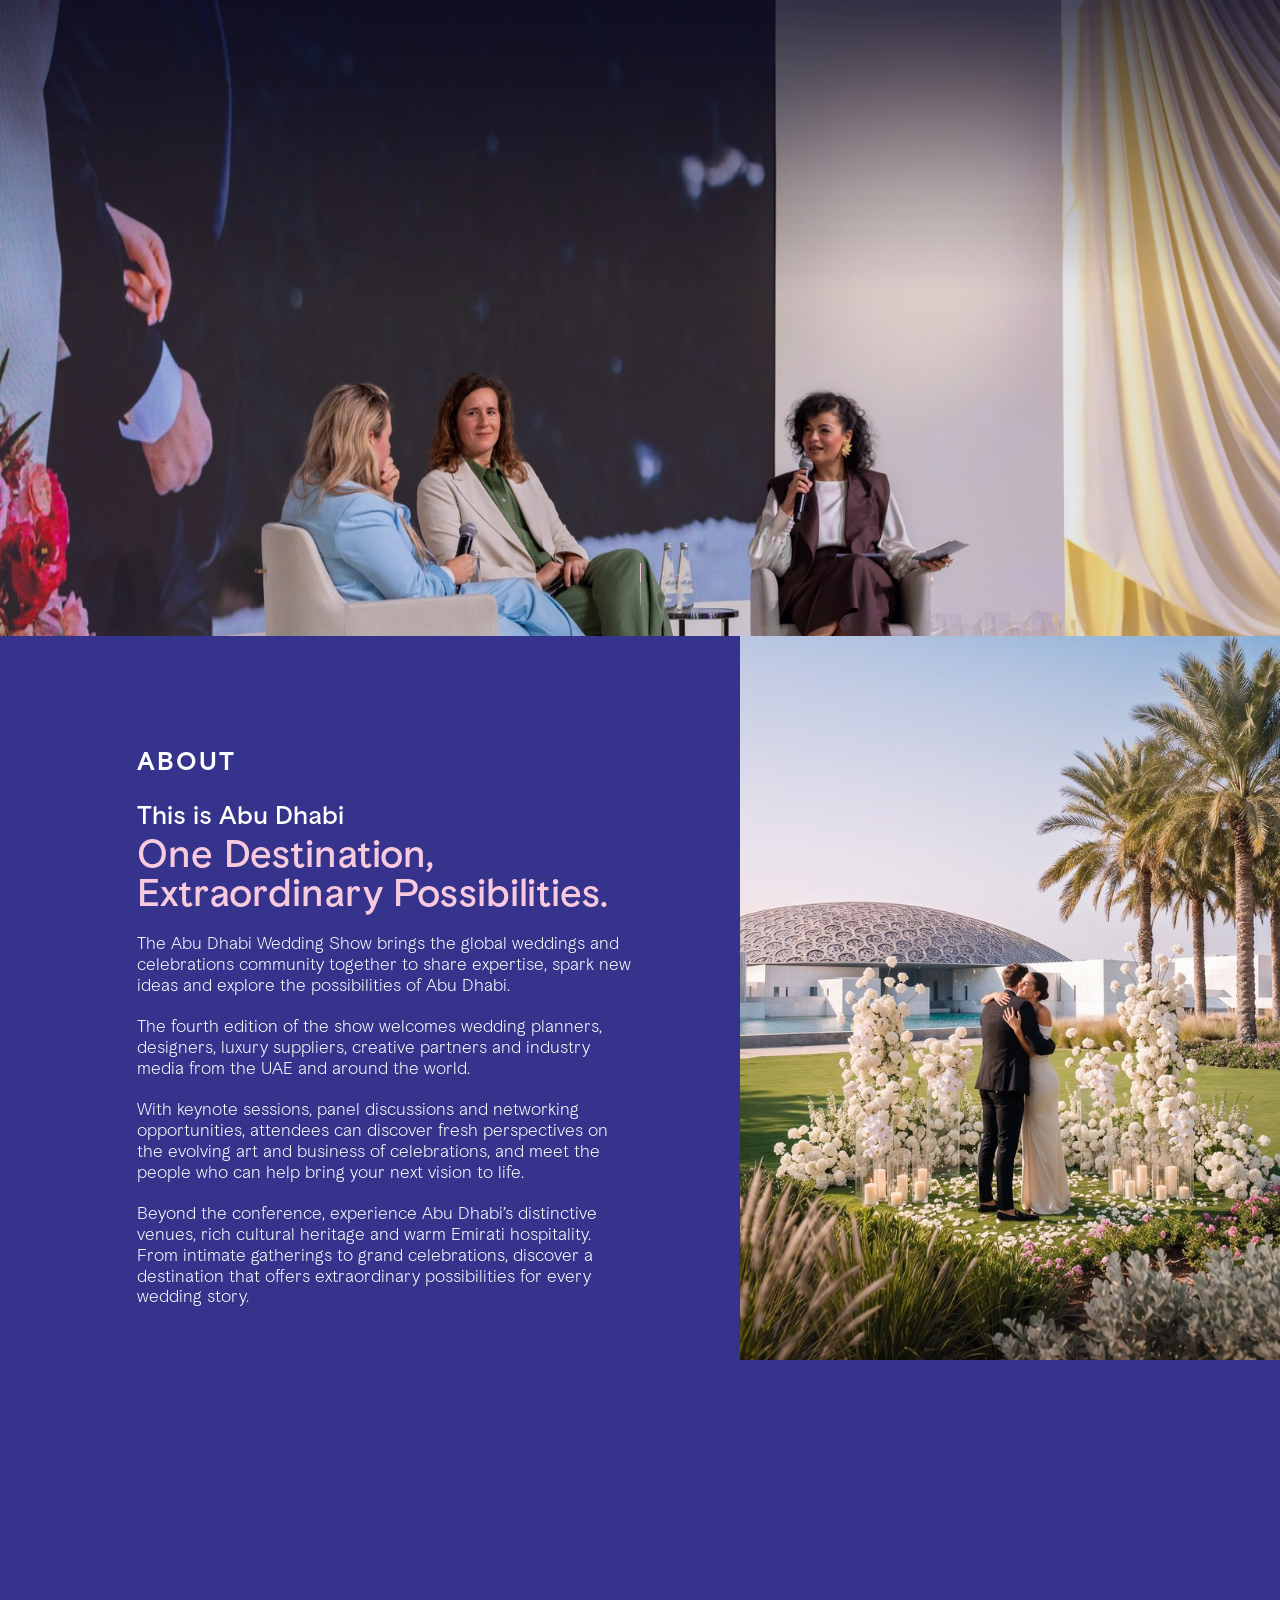
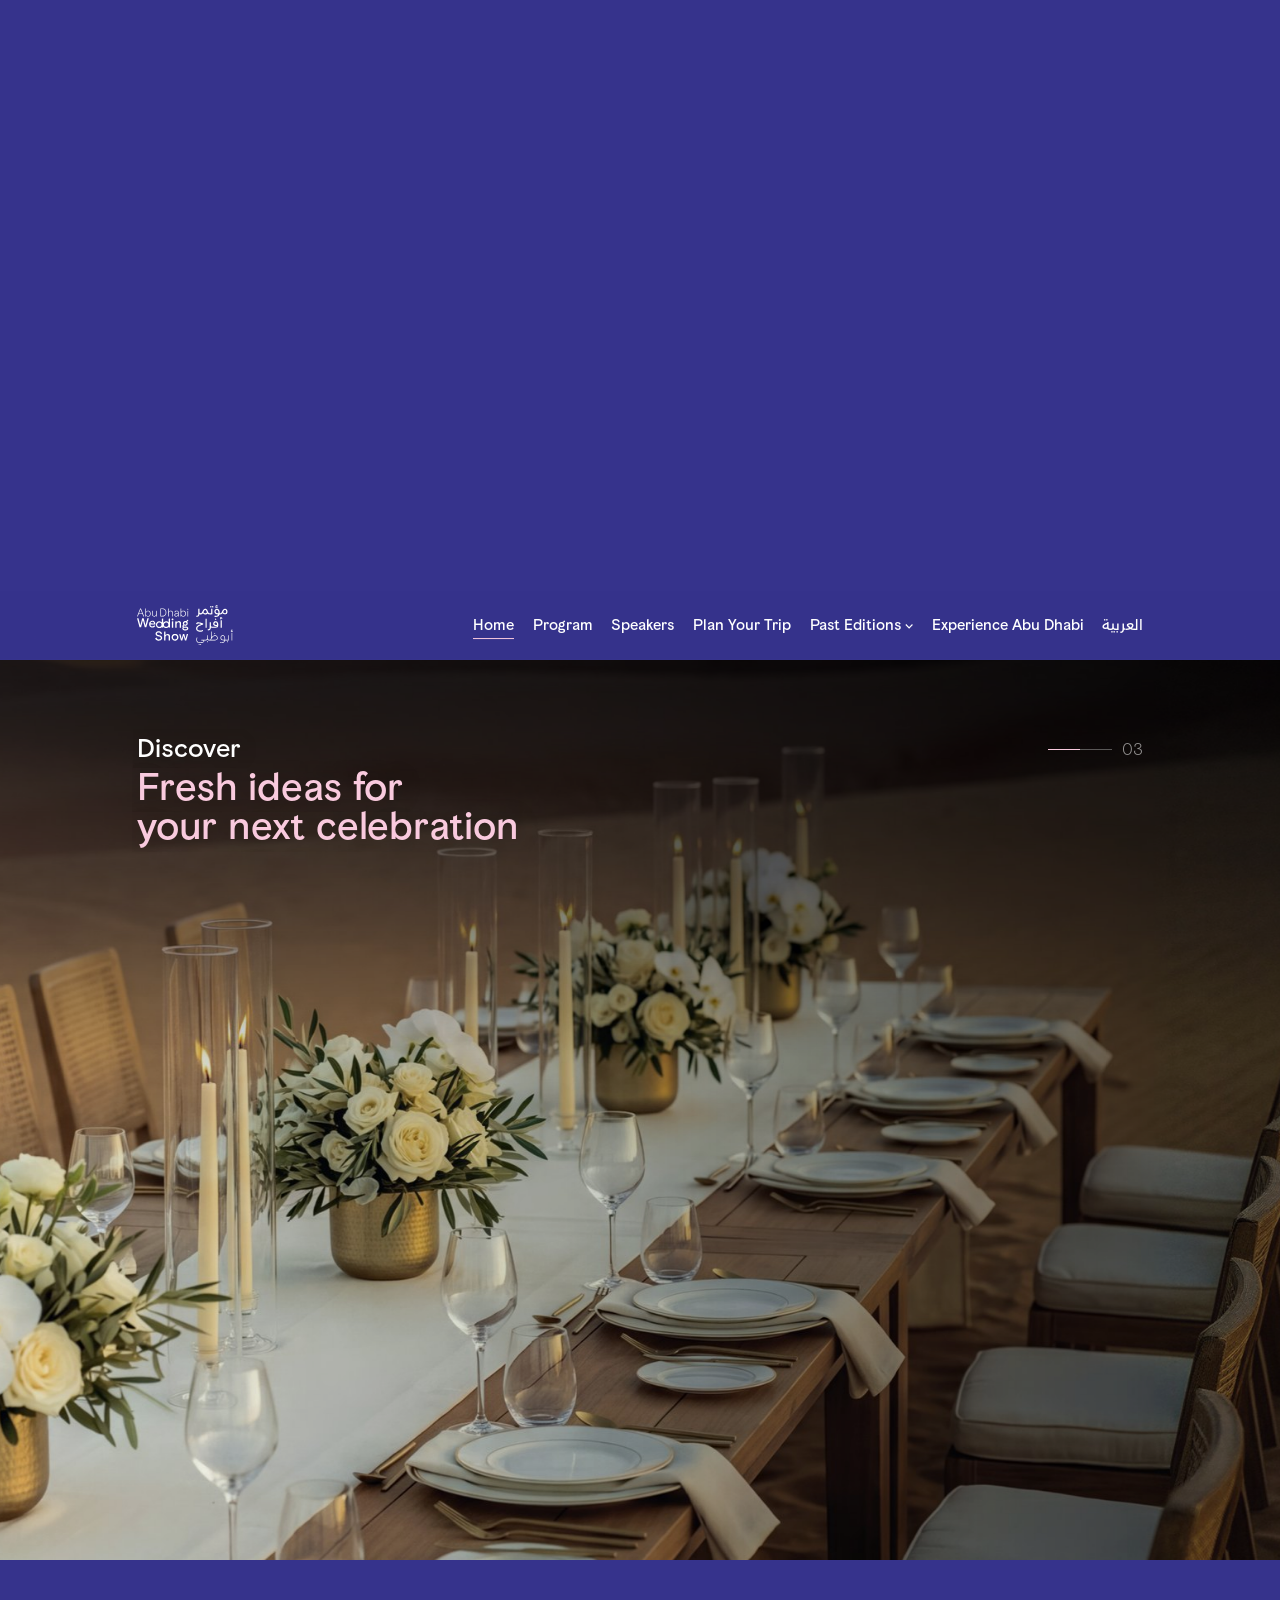
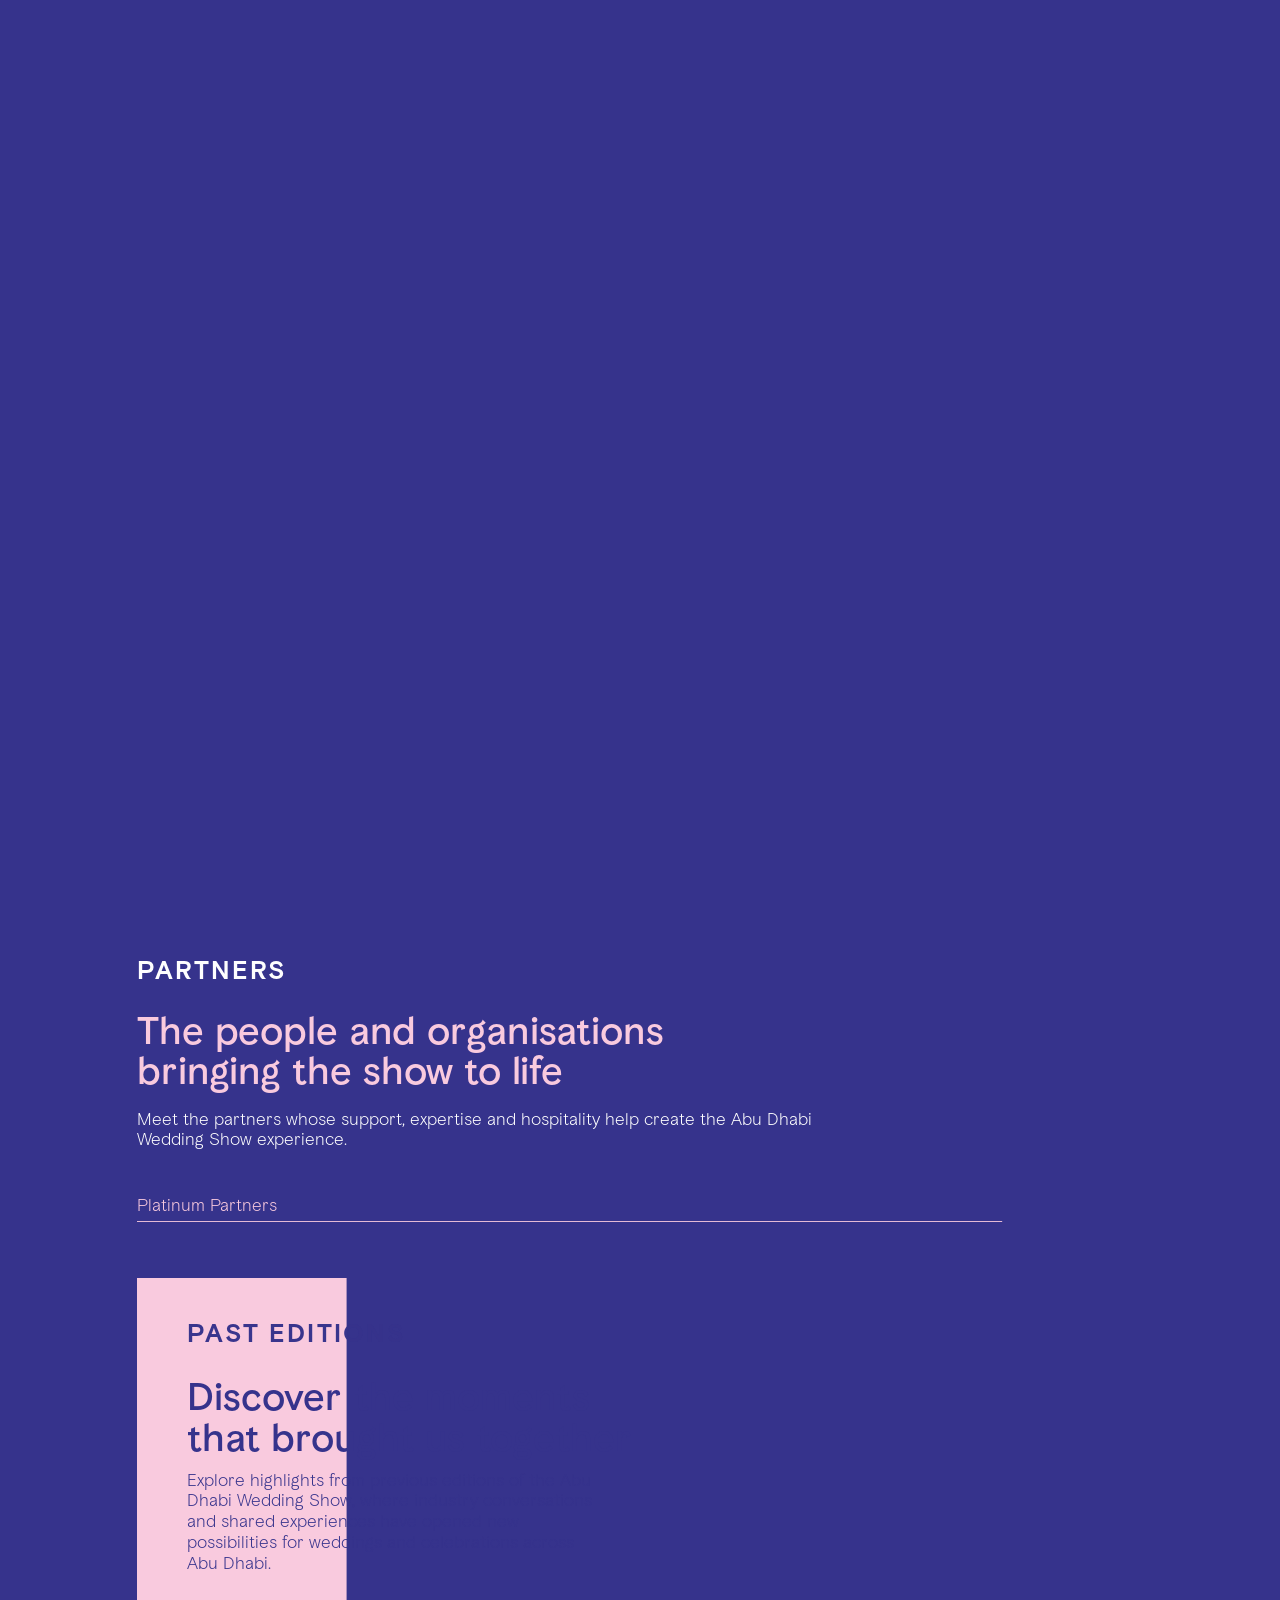
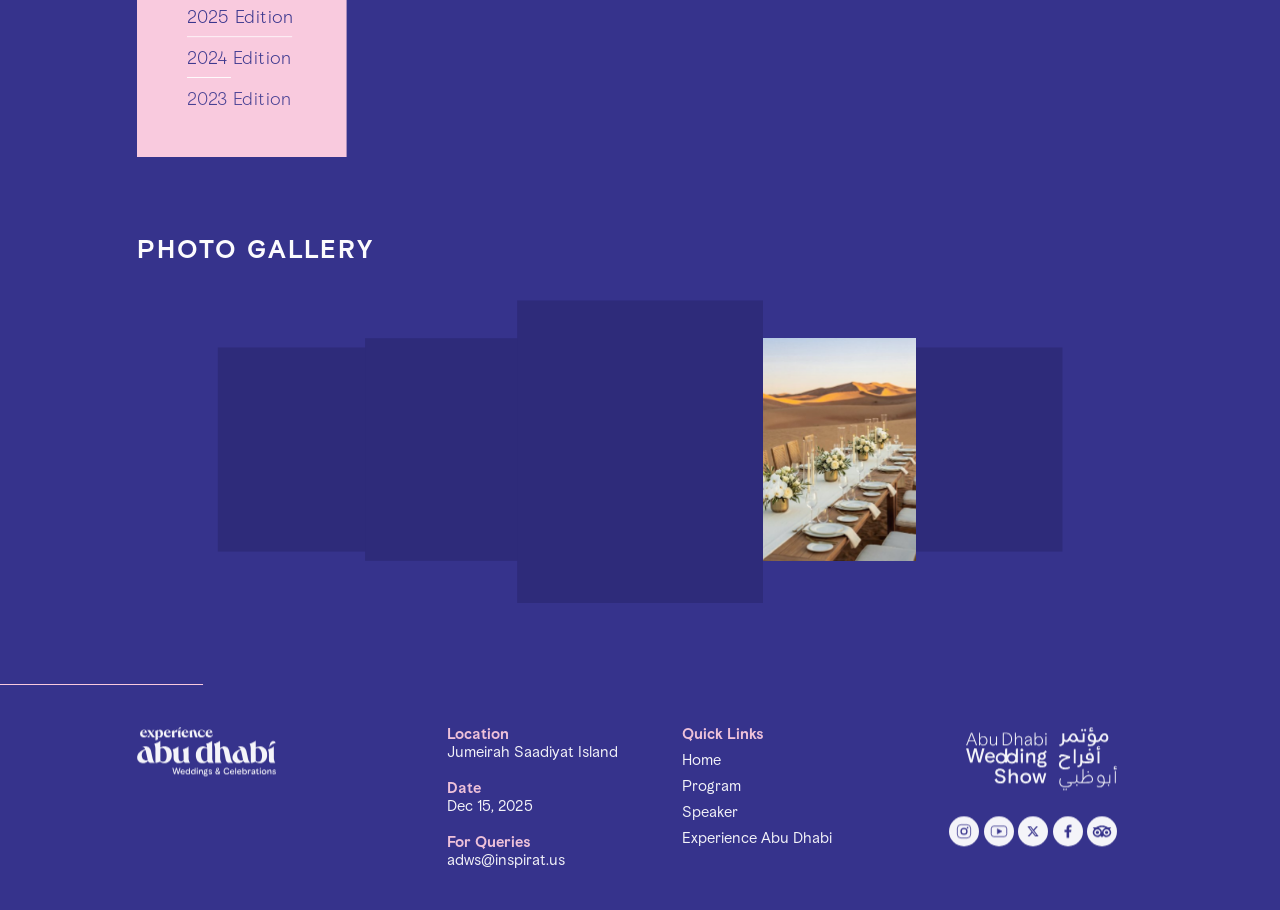
==== commit 02fcb348: "Footer venue and panel photo crop Footer location now reads Jumeirah Saadiyat Island. The 2025 panel" ====
--- a/abu-dhabi-wedding-show/index.html
+++ b/abu-dhabi-wedding-show/index.html
@@ -127,7 +127,7 @@
     <div class="wrap footer__grid">
       <a class="footer__logo footer__logo--exp" href="https://visitabudhabi.ae" rel="noopener"><img src="assets/svg/logo-experience-abu-dhabi.svg" alt="Experience Abu Dhabi, Weddings &amp; Celebrations" width="208" height="90" loading="lazy"></a>
       <dl class="footer__info">
-        <dt>Location</dt><dd>Four Seasons, Abu Dhabi</dd>
+        <dt>Location</dt><dd>Jumeirah Saadiyat Island</dd>
         <dt>Date</dt><dd>Dec 15, 2025</dd>
         <dt>For Queries</dt><dd><a href="mailto:adws@inspirat.us">adws@inspirat.us</a></dd>
       </dl>
--- a/abu-dhabi-wedding-show/assets/css/main.css
+++ b/abu-dhabi-wedding-show/assets/css/main.css
@@ -548,3 +548,136 @@
   .gallery__grid::-webkit-scrollbar { display: none; }
   .gallery__grid li { scroll-snap-align: start; }
 }
+
+/* =========================================================================
+   Registration page
+   A plain page: the title, one paragraph, then the form straight on the purple background, in one centred
+   column that is narrower than the rest of the site (940 px at 1920) so the fields keep a sensible length.
+   Eight fields, two to a row (one to a row on phones); the button spans the column. Sizes are px at 1920.
+   Behaviour (validation, country search, phone formatting, thank-you message) is in assets/js/register.js;
+   without JS the form still works with the browser's own validation and a plain country list.
+   ========================================================================= */
+.reg {
+  --fs-field: clamp(16px, calc(22 * var(--u)), 22px);    /* typed text: never under 16 px, so iOS does not zoom */
+  --fs-label: clamp(15px, calc(22 * var(--u)), 22px);
+  --fs-hint: clamp(14px, calc(18 * var(--u)), 18px);
+  --field-h: clamp(52px, calc(64 * var(--u)), 64px);
+  --field-pad: clamp(14px, calc(18 * var(--u)), 18px);
+  --col-gap: clamp(20px, calc(40 * var(--u)), 40px);
+  --error: #ffb3a7;                                      /* 6.1:1 on the purple */
+  /* no hero on this page: clear the fixed header (its top padding + the logo) and add the section space */
+  padding-top: calc(clamp(20px, calc(91 * var(--u)), 91px) + clamp(47px, calc(79 * var(--u)), 79px) + clamp(36px, calc(96 * var(--u)), 96px));
+}
+.reg [hidden] { display: none !important; }
+.reg__inner { max-width: clamp(600px, calc(940 * var(--u)), 940px); margin-inline: auto; }
+.reg .body a { color: var(--pink); text-decoration: underline; text-underline-offset: .2em; text-decoration-thickness: 1px; transition: color .25s ease; }
+.reg .body a:hover { color: var(--white); }
+
+.reg__form { margin-top: clamp(32px, calc(56 * var(--u)), 56px); }
+.form__grid { display: grid; grid-template-columns: 1fr 1fr; column-gap: var(--col-gap); align-items: start; }
+.form__grid > .field:nth-child(-n+2) { margin-top: 0; }   /* the first row sits right under the intro (or the error line) */
+
+.field { margin: clamp(20px, calc(30 * var(--u)), 30px) 0 0; padding: 0; border: 0; min-width: 0; }
+.field--wide { grid-column: 1 / -1; }
+.field__label { display: block; padding: 0; font-size: var(--fs-label); font-weight: 400; line-height: 1.25; }
+.field__opt { font-weight: 300; }
+.field__control { margin-top: clamp(8px, calc(12 * var(--u)), 12px); }
+.field__input { display: block; width: 100%; height: var(--field-h); margin: 0; padding: 0 var(--field-pad);
+  font: inherit; font-size: var(--fs-field); font-weight: 400; line-height: 1.2; color: var(--white); caret-color: var(--pink);
+  background: transparent; border: 1px solid var(--white); border-radius: 0; -webkit-appearance: none; appearance: none;
+  transition: box-shadow .2s ease, border-color .2s ease; }
+.field__input::placeholder { color: var(--white); opacity: .6; }
+.field__input:hover { box-shadow: inset 0 0 0 1px var(--white); }
+.field__input:focus-visible { outline: 2px solid var(--pink); outline-offset: 2px; border-color: var(--pink); box-shadow: inset 0 0 0 1px var(--pink); }
+/* browser autofill keeps the page colours */
+.field__input:-webkit-autofill, .field__input:-webkit-autofill:focus { -webkit-text-fill-color: var(--white); box-shadow: inset 0 0 0 100px var(--purple); transition: background-color 9999s; }
+/* a tick once a typed field has been checked and is fine */
+.field.is-valid .field__input:not(.combo__input):not(.field__select) { padding-right: calc(var(--field-pad) + 28px);
+  background: url("data:image/svg+xml,%3Csvg xmlns='http://www.w3.org/2000/svg' viewBox='0 0 20 20'%3E%3Cpath d='M3.5 10.5l4.2 4.2 8.8-9.2' fill='none' stroke='%23f9cade' stroke-width='2'/%3E%3C/svg%3E") no-repeat right var(--field-pad) center / 18px 18px; }
+.field.is-invalid .field__input, .field.is-invalid .check__box { border-color: var(--error); box-shadow: inset 0 0 0 1px var(--error); }
+.field__error { display: flex; align-items: flex-start; gap: .45em; margin-top: .5em; font-size: var(--fs-hint); font-weight: 400; line-height: 1.3; color: var(--error); }
+.field__error::before { content: ""; flex: none; width: 1.15em; height: 1.15em; margin-top: .07em; background: currentColor;
+  -webkit-mask: url("data:image/svg+xml,%3Csvg xmlns='http://www.w3.org/2000/svg' viewBox='0 0 20 20'%3E%3Cpath d='M10 1a9 9 0 100 18 9 9 0 000-18zm-1 4.5h2v6.5H9zm1 8a1.3 1.3 0 110 2.6 1.3 1.3 0 010-2.6z'/%3E%3C/svg%3E") center / contain no-repeat;
+  mask: url("data:image/svg+xml,%3Csvg xmlns='http://www.w3.org/2000/svg' viewBox='0 0 20 20'%3E%3Cpath d='M10 1a9 9 0 100 18 9 9 0 000-18zm-1 4.5h2v6.5H9zm1 8a1.3 1.3 0 110 2.6 1.3 1.3 0 010-2.6z'/%3E%3C/svg%3E") center / contain no-repeat; }
+.field__suggest { margin-top: .5em; font-size: var(--fs-hint); font-weight: 400; line-height: 1.3; }
+.field__suggest button { color: var(--pink); text-decoration: underline; text-underline-offset: .18em; }
+
+/* the plain country list (no JS) and the searchable one built from it */
+.field__select { padding-right: calc(var(--field-pad) + 30px); cursor: pointer;
+  background: url("data:image/svg+xml,%3Csvg xmlns='http://www.w3.org/2000/svg' viewBox='0 0 14 9'%3E%3Cpath d='M1 1.5l6 6 6-6' fill='none' stroke='%23ffffff' stroke-width='1.6'/%3E%3C/svg%3E") no-repeat right var(--field-pad) center / 14px 9px; }
+.field__select option { color: var(--ink); background: var(--white); }
+.combo { position: relative; }
+.combo__input { padding-right: var(--field-h); text-overflow: ellipsis; }
+.combo__input--pick { cursor: pointer; caret-color: transparent; -webkit-user-select: none; user-select: none; }
+.field__select:required:invalid { color: rgba(255,255,255,.6); }   /* nothing chosen yet: reads as a placeholder */
+.combo__toggle { position: absolute; top: 0; right: 0; width: var(--field-h); height: var(--field-h); display: grid; place-items: center; color: var(--white); }
+.combo__toggle svg { width: 14px; height: 9px; transition: transform .3s var(--ease-out); }
+.combo.is-open .combo__toggle svg { transform: rotate(180deg); }
+.combo.is-open { z-index: 6; }
+/* the list is the menu's dropdown again: a pink panel, the item under the pointer or the arrow keys is blue */
+.combo__list { position: absolute; z-index: 10; left: 0; right: 0; top: calc(100% + 4px); margin: 0; padding: 6px; list-style: none;
+  max-height: min(310px, 44vh); overflow-y: auto; overscroll-behavior: contain; -webkit-overflow-scrolling: touch;
+  background: var(--pink); color: var(--purple); box-shadow: 0 18px 44px rgba(13,12,38,.35);
+  font-size: var(--fs-field); font-weight: 400; line-height: 1.2; }
+.combo__option { display: flex; align-items: center; justify-content: space-between; gap: 12px; min-height: 44px; padding: .45em calc(var(--field-pad) - 6px); cursor: pointer; }
+.combo__option mark { background: none; color: inherit; font-weight: 700; }
+.combo__option[aria-selected="true"] { font-weight: 500; }
+.combo__option[aria-selected="true"]::after { content: ""; flex: none; width: 14px; height: 8px; margin-top: -4px; border: solid currentColor; border-width: 0 0 2px 2px; transform: rotate(-45deg); }
+.combo__option.is-active { background: var(--purple); color: var(--white); }
+.combo__sep { height: 1px; margin: 6px calc(var(--field-pad) - 6px); background: rgba(255,255,255,.7); }
+.combo__empty { padding: .7em calc(var(--field-pad) - 6px); font-size: var(--fs-hint); line-height: 1.35; }
+
+/* consent */
+.field--consent { margin-top: clamp(28px, calc(40 * var(--u)), 40px); }
+.check { position: relative; display: flex; align-items: flex-start; gap: .75em; font-size: clamp(15px, calc(20 * var(--u)), 20px); font-weight: 300; line-height: 1.35; cursor: pointer; }
+.check input { position: absolute; left: 0; top: 0; width: 26px; height: 26px; margin: 0; opacity: 0; cursor: pointer; }
+.check__box { flex: none; width: 26px; height: 26px; margin-top: -.04em; display: grid; place-items: center; border: 1px solid var(--white); transition: background-color .2s ease, border-color .2s ease; }
+.check__box::after { content: ""; width: 13px; height: 7px; margin-top: -3px; border: solid var(--purple); border-width: 0 0 2px 2px; transform: rotate(-45deg) scale(0); transition: transform .25s var(--ease-out); }
+.check input:checked + .check__box { background: var(--pink); border-color: var(--pink); }
+.check input:checked + .check__box::after { transform: rotate(-45deg) scale(1); }
+.check input:focus-visible + .check__box { outline: 2px solid var(--pink); outline-offset: 3px; }
+.check a { color: var(--pink); text-decoration: underline; text-underline-offset: .18em; white-space: nowrap; }
+.hp { position: absolute; left: -9999px; width: 1px; height: 1px; overflow: hidden; }
+
+.form__submit { position: relative; display: flex; align-items: center; justify-content: center; gap: .8em;
+  width: 100%; min-height: var(--field-h); margin-top: clamp(28px, calc(40 * var(--u)), 40px); padding: 0 1.2em;
+  background: var(--pink); color: var(--purple); font-size: var(--fs-button); font-weight: 500; line-height: 1; transition: background-color .3s ease; }
+.form__submit:hover { background: var(--white); }
+.form__spinner { display: none; width: 1em; height: 1em; border: 2px solid rgba(54,51,140,.3); border-top-color: var(--purple); border-radius: 50%; animation: reg-spin .8s linear infinite; }
+.form__submit.is-busy { pointer-events: none; }
+.form__submit.is-busy .form__spinner { display: block; }
+@keyframes reg-spin { to { transform: rotate(360deg); } }
+
+.form__summary { margin-bottom: clamp(16px, calc(22 * var(--u)), 22px); font-size: var(--fs-hint); line-height: 1.4; }
+.form__summary-title { font-weight: 500; color: var(--error); }
+
+/* thank-you message (takes the place of the form) */
+.reg__done { margin-top: clamp(32px, calc(56 * var(--u)), 56px); outline: none; }
+.reg__done-title { font-size: var(--fs-display); font-weight: 500; line-height: 1.05; color: var(--pink); overflow-wrap: anywhere; }
+.reg__done-text { margin-top: clamp(14px, calc(26 * var(--u)), 26px); max-width: 30em; font-size: var(--fs-body); font-weight: 300; line-height: var(--lh-body); overflow-wrap: anywhere; }
+.reg__done-text b { font-weight: 500; }
+.reg__done-actions { margin-top: clamp(22px, calc(36 * var(--u)), 36px); font-size: var(--fs-body); }
+.reg__done-link { color: var(--pink); text-decoration: underline; text-underline-offset: .2em; text-decoration-thickness: 1px; }
+.reg__done-link:hover { color: var(--white); }
+.reg__done.is-in > * { animation: reg-rise .9s var(--ease-out) both; }
+.reg__done.is-in > :nth-child(2) { animation-delay: .1s; }
+.reg__done.is-in > :nth-child(3) { animation-delay: .2s; }
+@keyframes reg-rise { from { opacity: 0; transform: translateY(22px); } }
+
+@media (max-width: 767px) {
+  /* phones: one field to a row, full-width button */
+  .form__grid { grid-template-columns: 1fr; }
+  .form__grid > .field:nth-child(2) { margin-top: clamp(20px, calc(30 * var(--u)), 30px); }
+  .combo__list { max-height: min(264px, 38vh); }
+}
+
+/* ---------- Privacy policy page ----------
+   The registration page's column, with plain sections of text. Body copy is a step smaller than the site's 26 px: it is a long read. */
+.policy h2 { margin-top: clamp(32px, calc(52 * var(--u)), 52px); font-size: clamp(19px, calc(30 * var(--u)), 30px); font-weight: 500; line-height: 1.15; color: var(--white); }
+.policy h2 + .body { margin-top: clamp(8px, calc(14 * var(--u)), 14px); }
+.policy h2 ~ .body { font-size: clamp(16px, calc(23 * var(--u)), 23px); line-height: 1.35; }
+.policy .body p + p, .policy .body ul + p { margin-top: .9em; }
+.policy ul { margin: .5em 0 0; padding-left: 1.2em; }
+.policy li + li { margin-top: .3em; }
+.policy li::marker { color: var(--pink); }
+.policy .policy__date { margin-top: 2.2em; opacity: .75; }
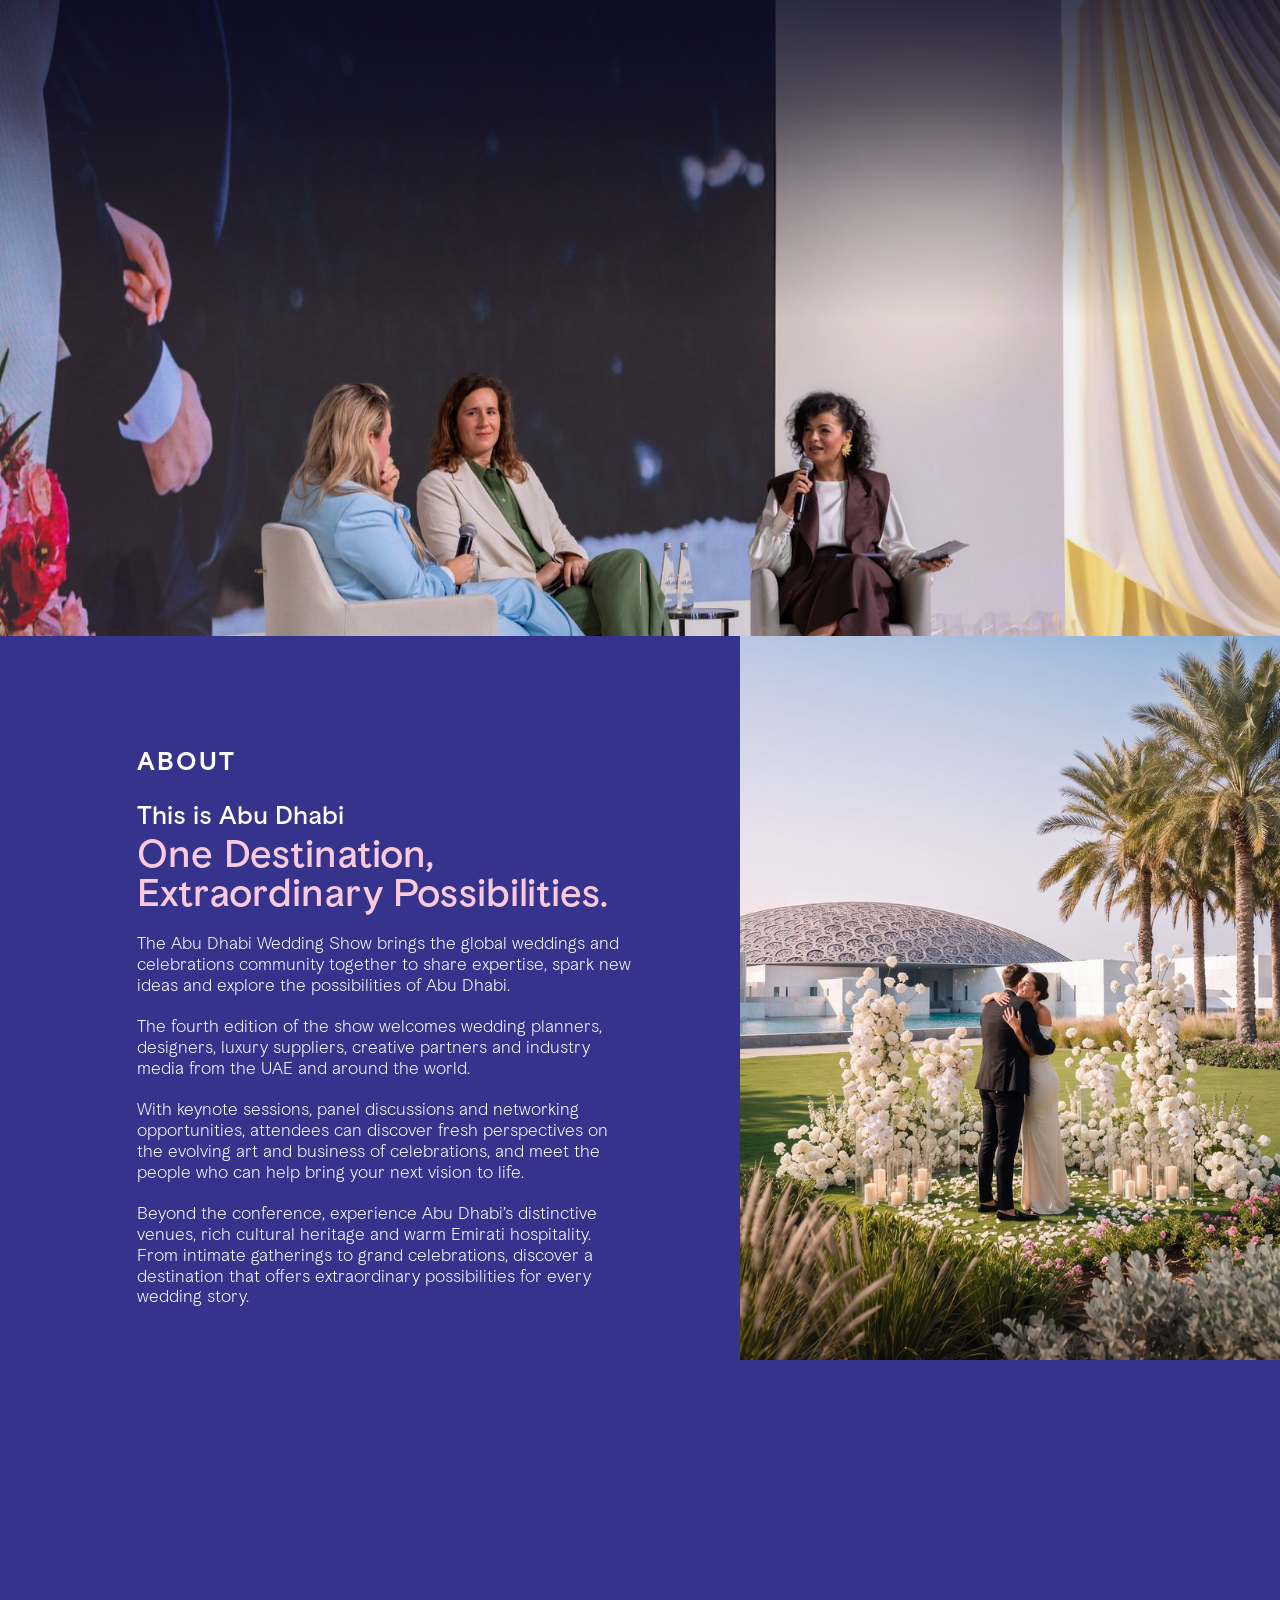
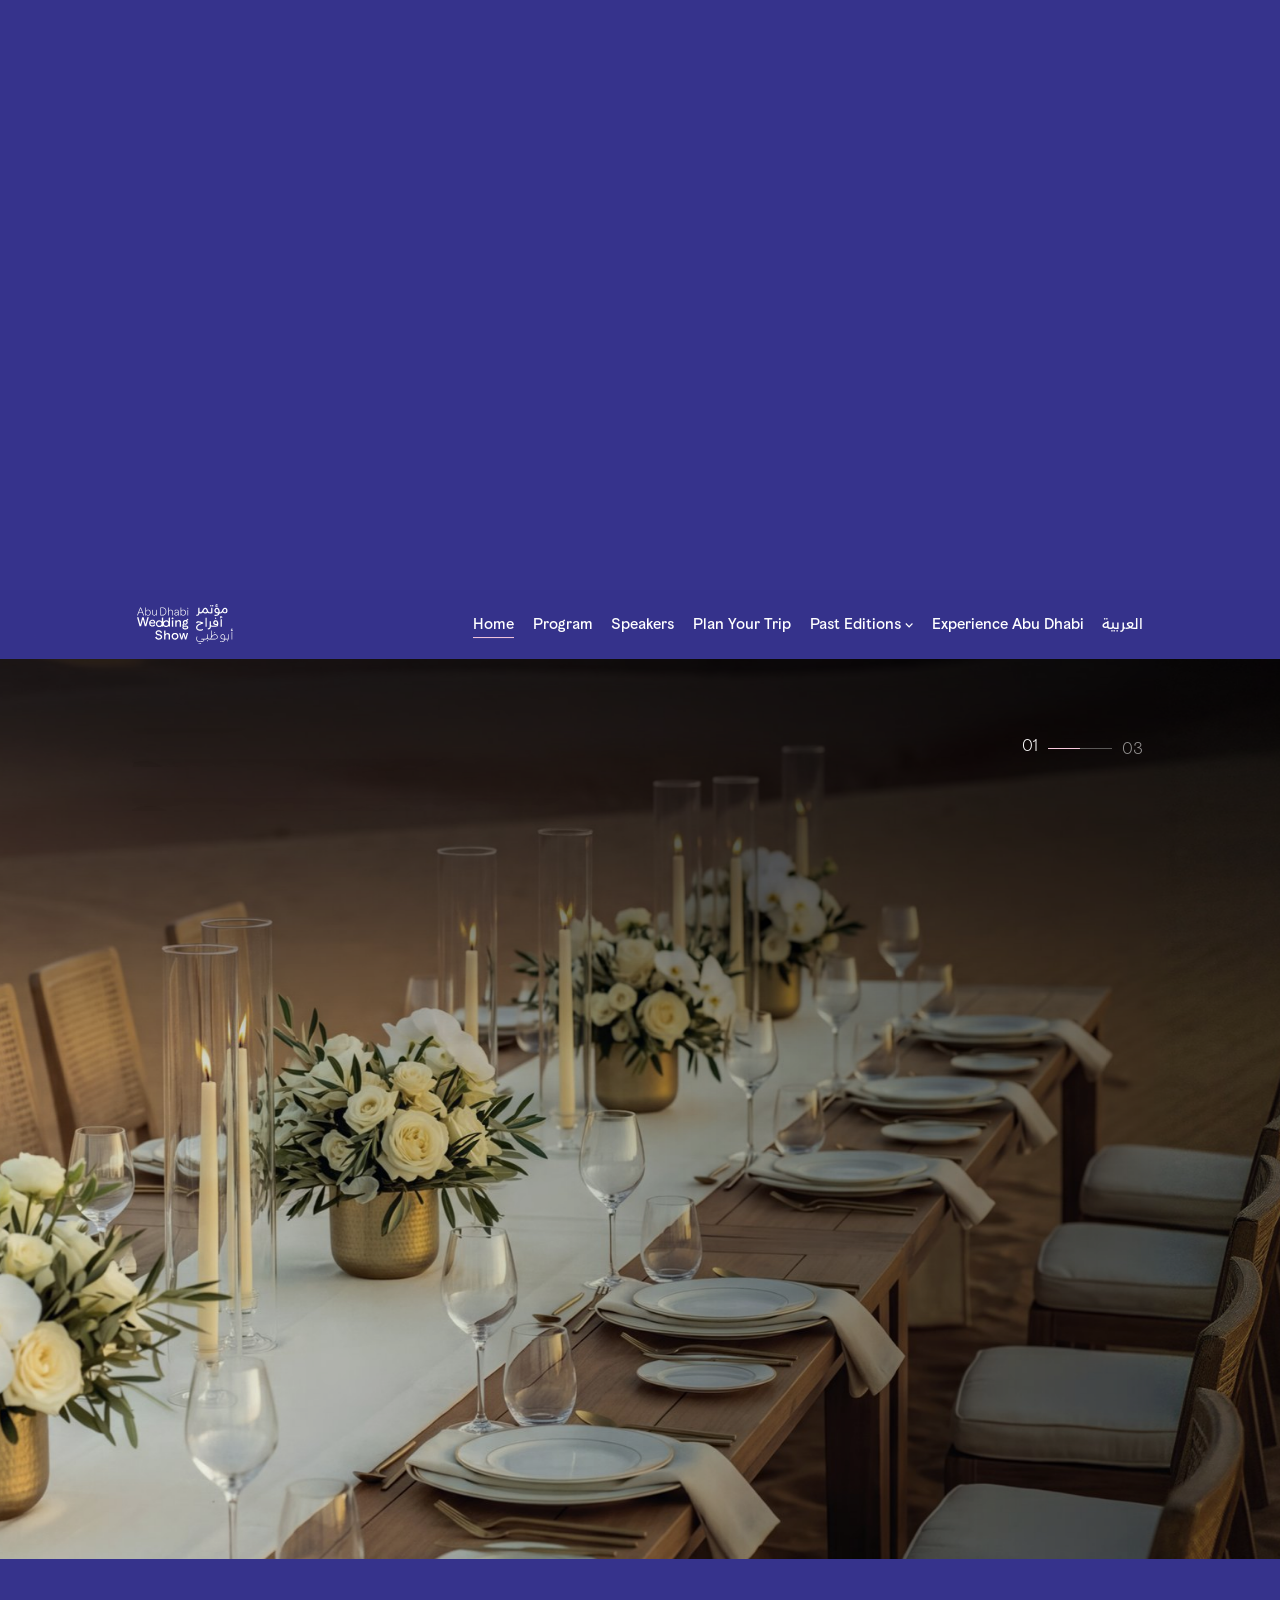
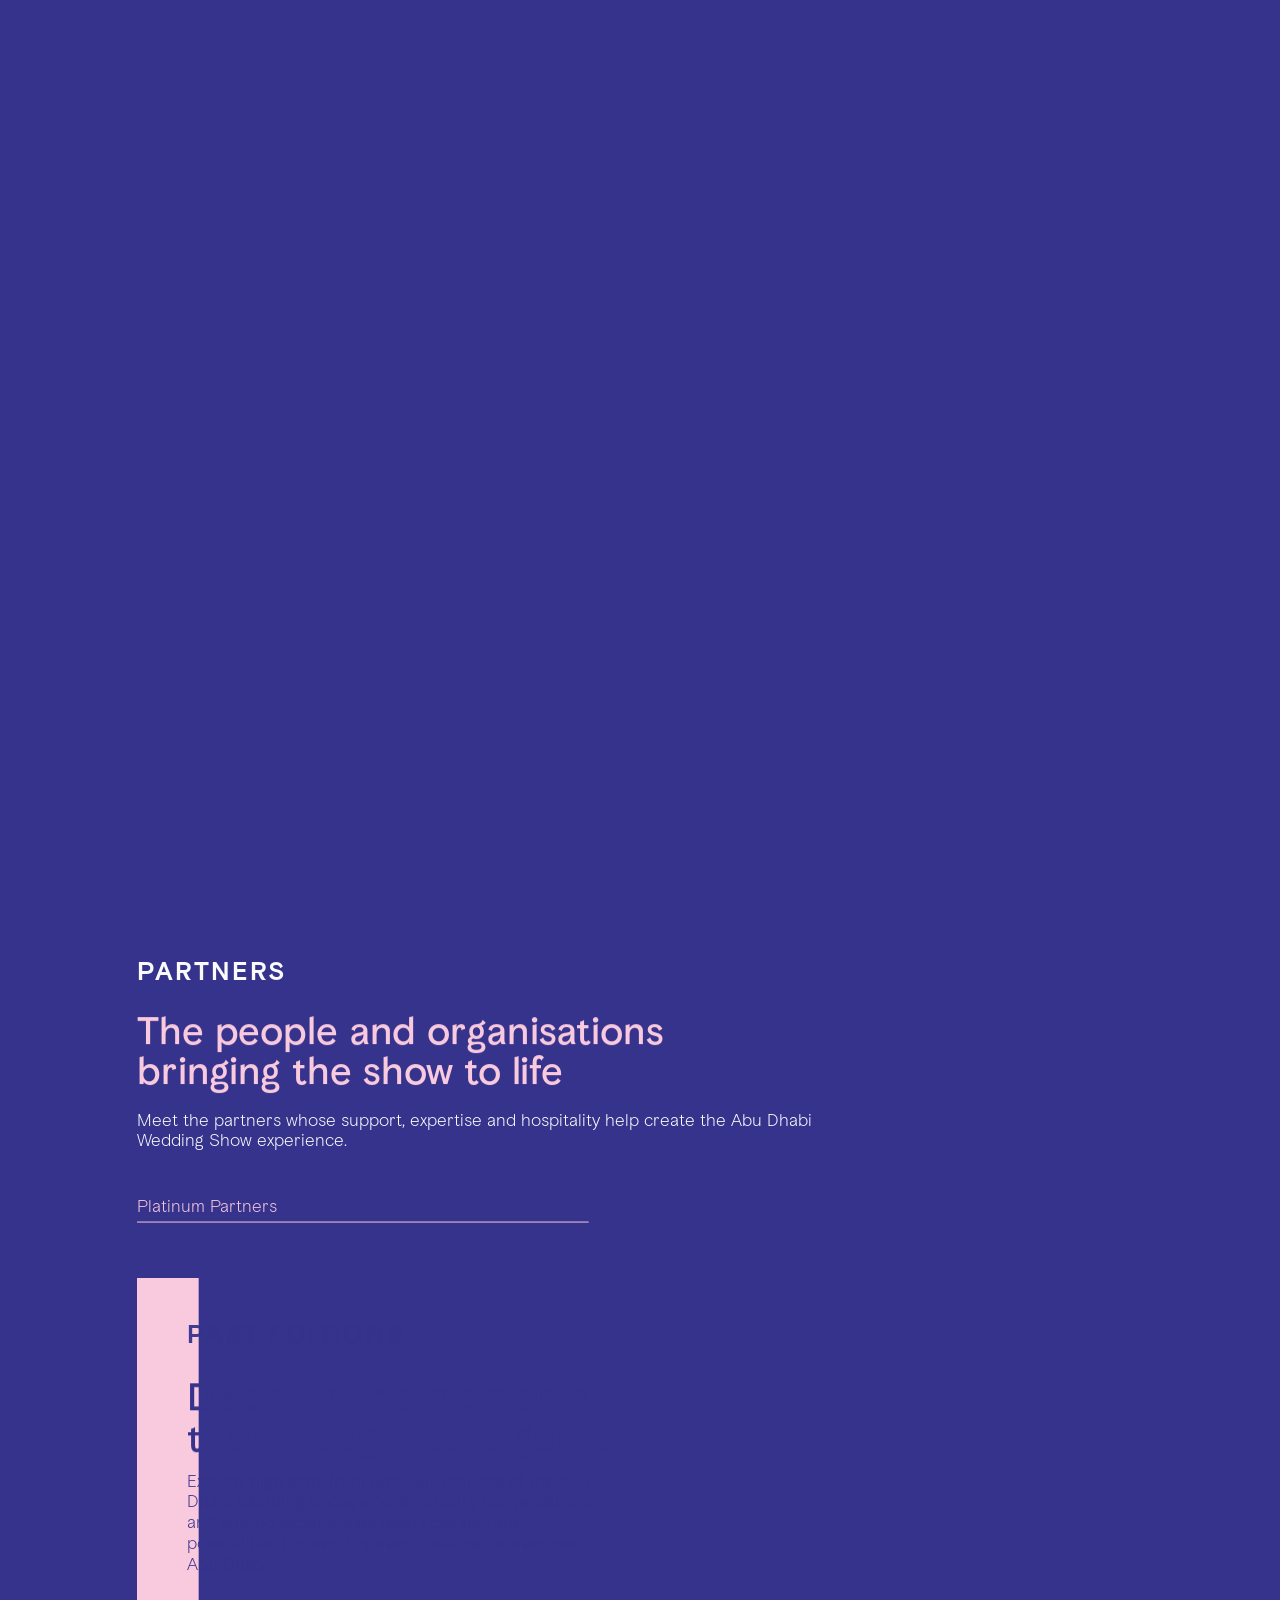
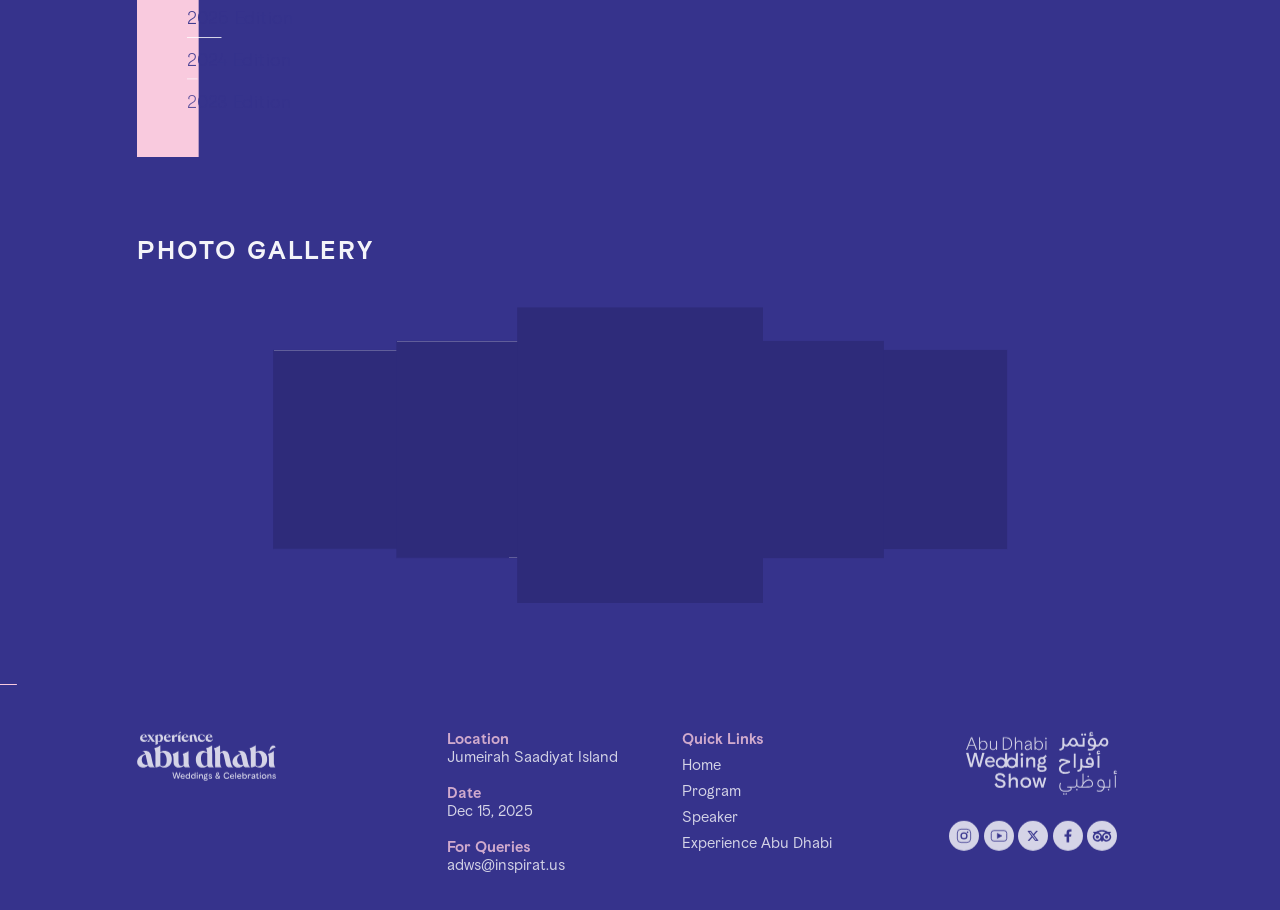
==== commit 5f1c1679: "Home banner plays the promo film The film streams from inspirat.us (not stored in the repo), muted a" ====
--- a/abu-dhabi-wedding-show/index.html
+++ b/abu-dhabi-wedding-show/index.html
@@ -39,8 +39,9 @@
     </nav>
   </header>
   <main id="main">
-    <section class="hero hero--bright" aria-label="Highlights film" style="--hero-pos:50% 0%;--hero-pos-m:50% 50%">
+    <section class="hero hero--bright hero--film" aria-label="Highlights film" style="--hero-pos:50% 0%;--hero-pos-m:50% 50%">
       <img src="assets/img/hero-home.jpg" srcset="assets/img/hero-home-900.jpg 900w, assets/img/hero-home-1600.jpg 1600w, assets/img/hero-home.jpg 2560w" sizes="100vw" alt="Three speakers in conversation on stage at the Abu Dhabi Wedding Show" loading="eager" decoding="async" fetchpriority="high">
+      <video class="hero__video" muted loop playsinline preload="none" data-src="https://inspirat.us/adws-promo-26-V4.mp4" aria-hidden="true" tabindex="-1" disablepictureinpicture disableremoteplayback></video>
       <div class="scroll-hint" aria-hidden="true"><span></span></div>
     </section>
     <section class="about">
--- a/abu-dhabi-wedding-show/assets/css/main.css
+++ b/abu-dhabi-wedding-show/assets/css/main.css
@@ -235,7 +235,18 @@
 .scroll-hint span { position: absolute; left: 0; top: 0; width: 100%; height: 45%; background: var(--pink); animation: hint 2s var(--ease-inout) infinite; }
 @keyframes hint { 0% { transform: translateY(-100%); } 65%, 100% { transform: translateY(230%); } }
 @media (max-width: 1023px) { .hero { height: clamp(480px, 72svh, 760px); } }
+/* Banner film (home): sits over the photo and fades in once it is playing. It fills the banner exactly (no parallax
+   travel, unlike the photo), so on desktop only about 6% of the 16:9 frame is lost top and bottom. */
+/* 1.2% overscan on every side: the film's end card has a thin black edge along its right and bottom */
+.hero__video { position: absolute; left: -1.2%; top: -1.2%; width: 102.4%; height: 102.4%; object-fit: cover; object-position: 50% 50%; z-index: -2; opacity: 0; transition: opacity 1s ease; pointer-events: none; }
+.hero__video.is-playing { opacity: 1; }
+/* the film runs from dark sea to a pale end card: a steadier shade behind the logo and menu */
+.hero--film::before { background: linear-gradient(180deg, rgba(10,9,35,.78) 0%, rgba(10,9,35,.6) 16%, rgba(10,9,35,.28) 32%, rgba(10,9,35,0) 50%), rgba(10,9,35,.06); }
 @media (max-width: 767px)  { .display .br, .kicker .br { display: inline; }   /* phones: no forced break. inline, not none: the line animation misreads a hidden element */ .display { text-wrap: balance; } .tier__logos { min-height: 120px; } .hero { height: clamp(520px, 82svh, 760px); } .hero > img { object-position: var(--hero-pos-m, 42% 40%); } }
+/* Tablet and phone: the film has titles and a logo across the middle 60% of its width, so a tall banner would cut them.
+   The banner takes a 4:3 shape there, which keeps the middle 75% of the frame. */
+@media (max-width: 1023px) { .hero.hero--film { height: auto; aspect-ratio: 4 / 3; }
+  .hero--film::before { background: linear-gradient(180deg, rgba(10,9,35,.8) 0%, rgba(10,9,35,.64) 24%, rgba(10,9,35,.22) 44%, rgba(10,9,35,0) 62%), rgba(10,9,35,.06); } }
 
 /* Video dialog */
 .video-dialog { border: 0; padding: 0; background: #000; width: min(92vw, 1600px); aspect-ratio: 16/9; }
